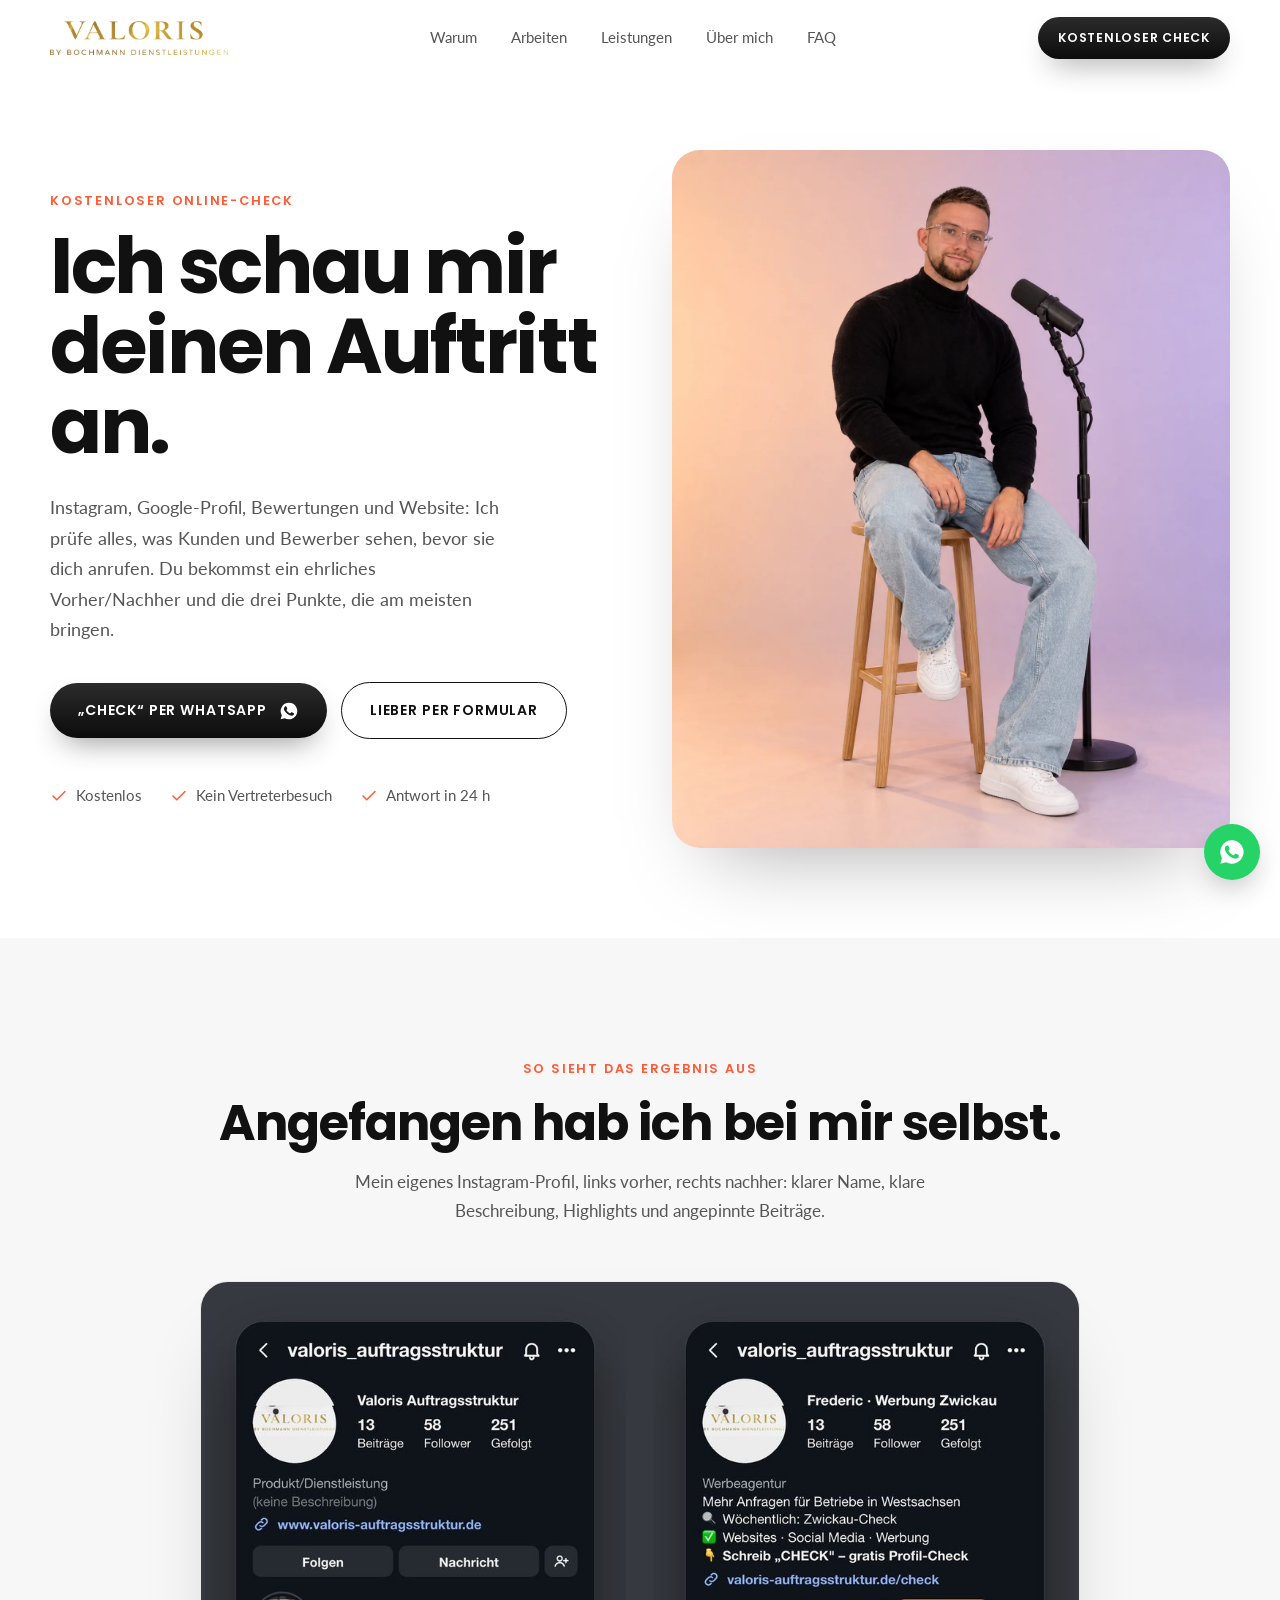
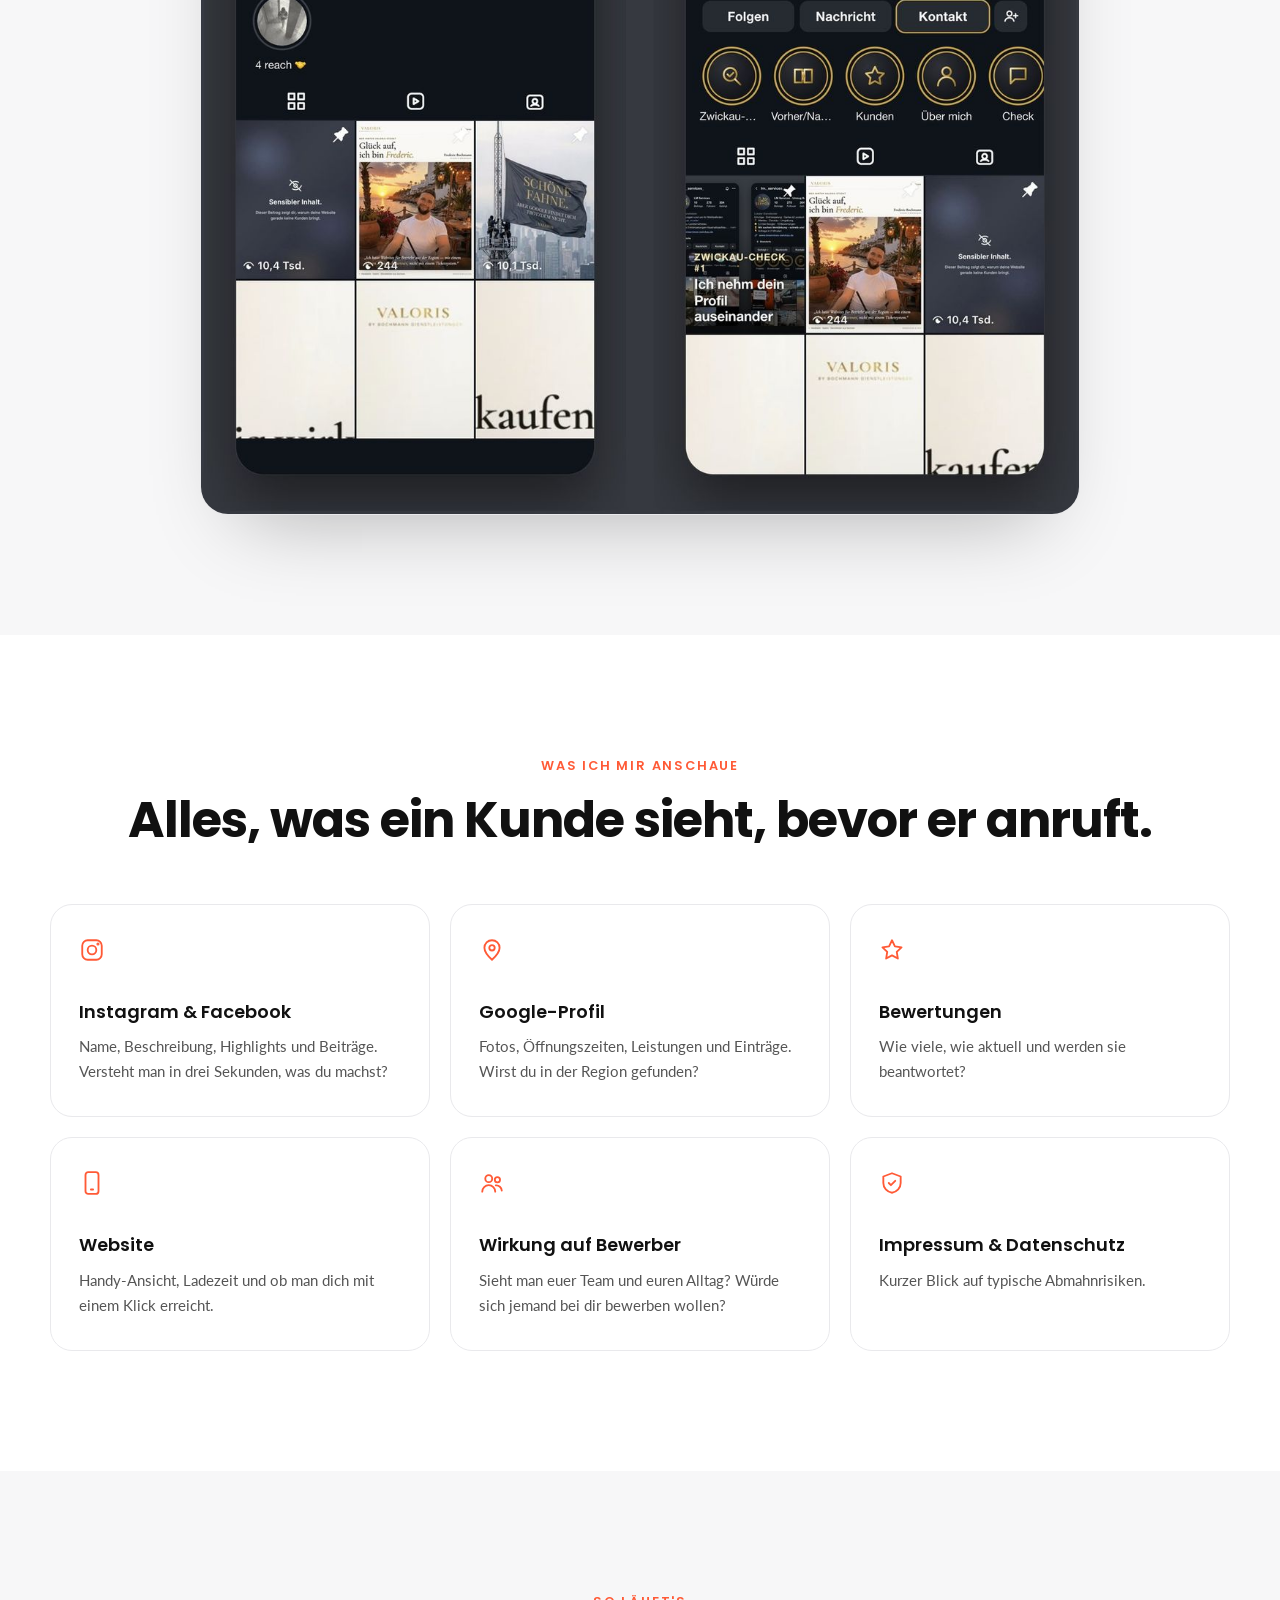
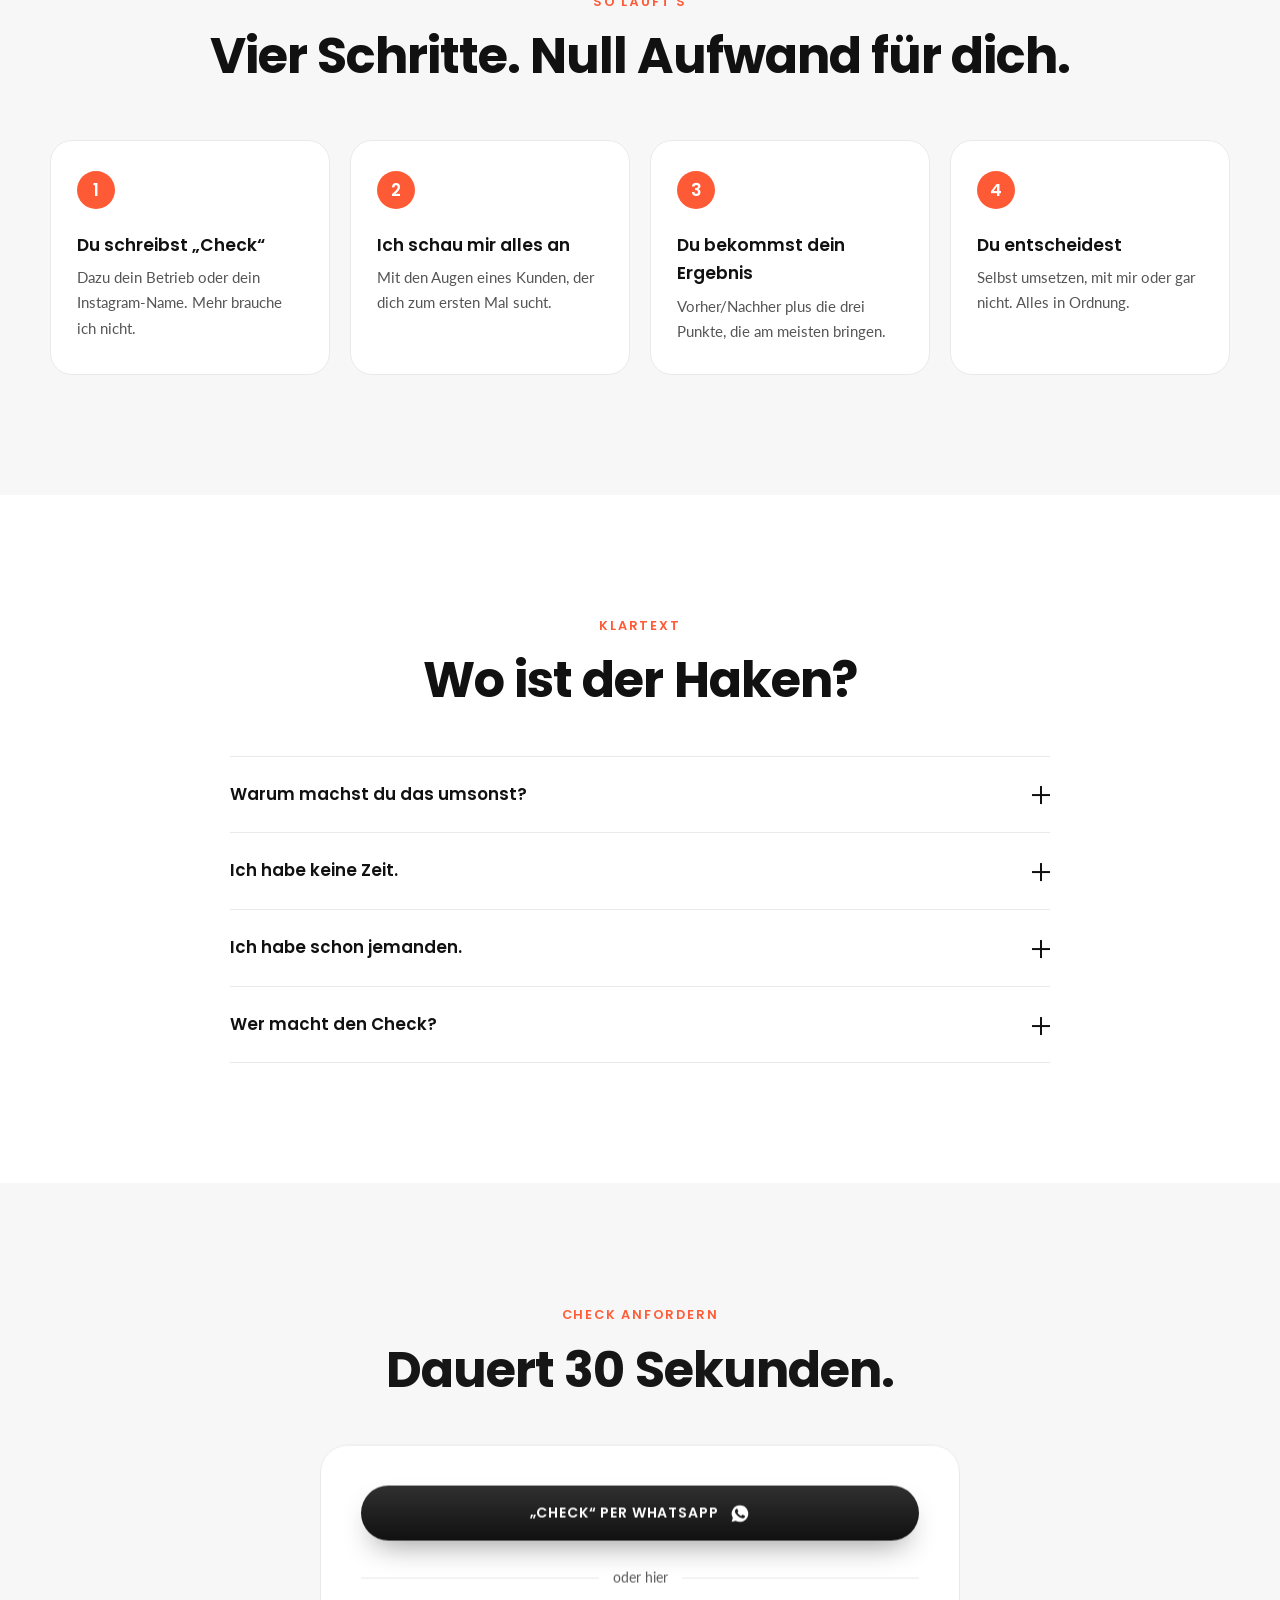
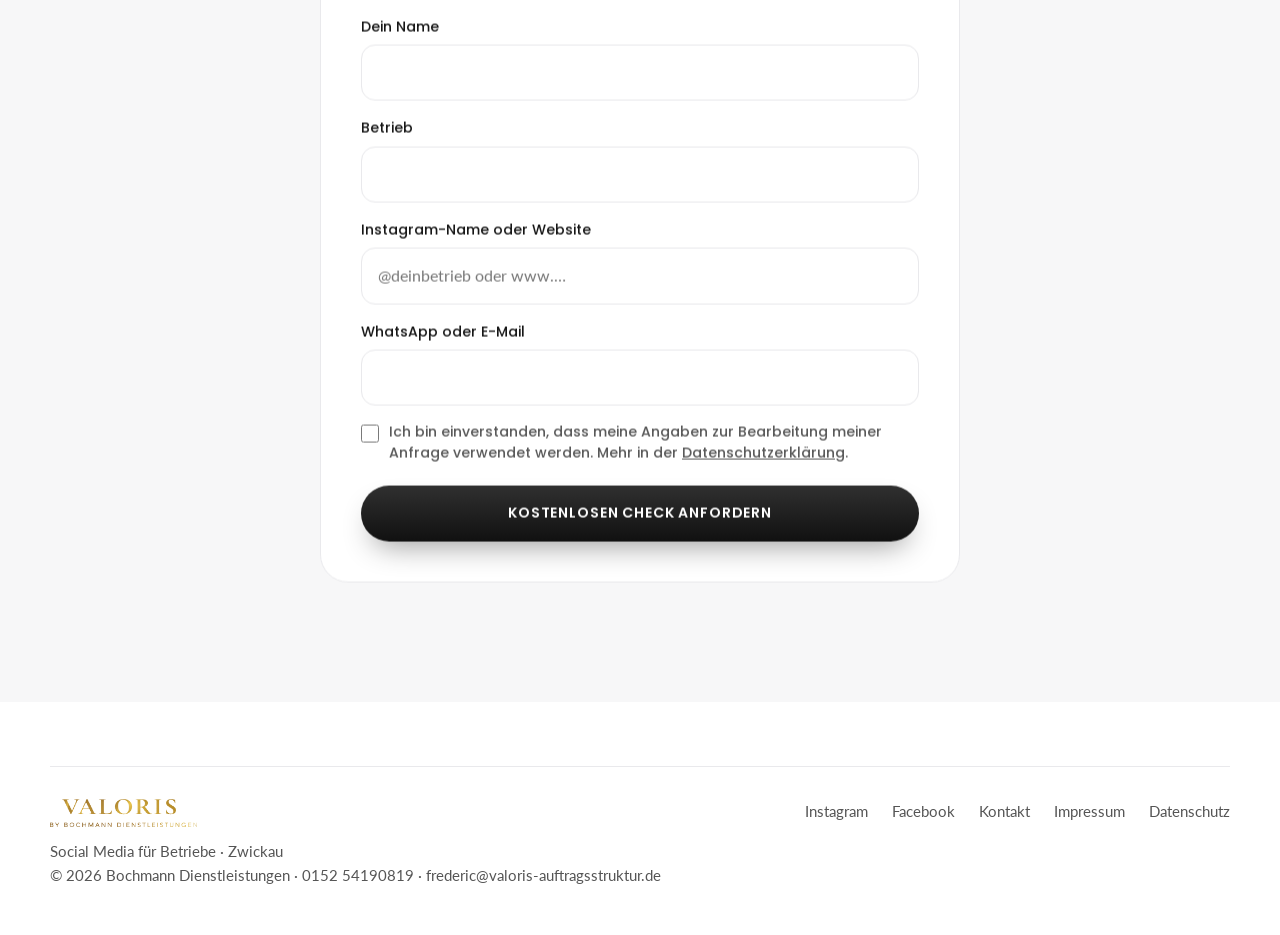
==== check/index.html @ 3c34856b "Check-Seite + Danke-Seite im neuen cleanen Look (Studiofoto, Prüfpunkte inkl. Bewerber, FAQ, Formula" ====
<!DOCTYPE html>
<html lang="de">
<head>
<meta charset="UTF-8">
<meta name="viewport" content="width=device-width,initial-scale=1">
<title>Kostenloser Online-Check | VALORIS Zwickau</title>
<meta name="description" content="Kostenloser Online-Check für Betriebe aus Zwickau und Westsachsen: Instagram, Google-Profil, Bewertungen und Website, ehrlich geprüft mit Vorher/Nachher.">
<meta name="theme-color" content="#ffffff">
<link rel="icon" href="../assets/v2/favicon.png">
<link rel="canonical" href="https://www.valoris-auftragsstruktur.de/check/">
<meta property="og:title" content="Kostenloser Online-Check | VALORIS">
<meta property="og:description" content="Ich schau mir deinen Auftritt an: Instagram, Google, Bewertungen, Website. Kostenlos und ehrlich.">
<meta property="og:type" content="website">
<meta property="og:image" content="https://www.valoris-auftragsstruktur.de/check/img/vorher-nachher.jpg">
<link rel="preconnect" href="https://fonts.bunny.net" crossorigin>
<link href="https://fonts.bunny.net/css?family=poppins:500,600,700|lato:400,700&display=swap" rel="stylesheet">
<style>
:root{--ink:#111;--soft:#555;--mute:#8a8a8a;--line:#e9e9ec;--bg:#fff;--bg2:#f7f7f8;--accent:#ff5a36;--green:#1fa463;--r:22px;--ease:cubic-bezier(.22,1,.36,1)}
*{margin:0;padding:0;box-sizing:border-box}
html{scroll-behavior:smooth}
body{background:var(--bg);color:var(--ink);font-family:'Lato',sans-serif;font-size:17px;line-height:1.65;-webkit-font-smoothing:antialiased;overflow-x:hidden}
a{color:inherit;text-decoration:none}
img,video{display:block;max-width:100%}
button{font:inherit;color:inherit;background:none;border:0;cursor:pointer}
h1,h2,h3,.logo,.btn,.num{font-family:'Poppins',sans-serif}

/* NAV */
.nav{position:fixed;top:0;left:0;right:0;z-index:500;background:rgba(255,255,255,.92);backdrop-filter:blur(12px);-webkit-backdrop-filter:blur(12px);border-bottom:1px solid transparent;transition:border-color .3s}
.nav.sc{border-color:var(--line)}
.nav-in{width:min(1180px,calc(100% - 40px));margin:0 auto;height:76px;display:flex;align-items:center;justify-content:space-between}
.logo img{height:34px;width:auto}
.foot-logo{display:block;height:28px;width:auto;margin-bottom:12px}
.cta-logo{height:42px;width:auto;margin:0 auto 34px}
.mnav-logo{height:34px;width:auto;margin-bottom:24px}
.nav-links{display:flex;gap:34px;list-style:none;font-size:.95rem;color:var(--soft)}
.nav-links a:hover{color:var(--ink)}
.btn{display:inline-flex;align-items:center;gap:12px;padding:16px 28px;border-radius:999px;font-size:.88rem;font-weight:600;letter-spacing:.06em;text-transform:uppercase;transition:transform .2s var(--ease),box-shadow .25s,background .2s,color .2s}
.btn:active{transform:scale(.97)}
.btn svg{width:20px;height:20px;flex:none}
.btn-dark{background:linear-gradient(180deg,#2b2b2b,#0c0c0c);color:#fff;box-shadow:0 14px 30px -12px rgba(0,0,0,.45)}
.btn-dark:hover{box-shadow:0 18px 36px -12px rgba(0,0,0,.55)}
.btn-line{border:1.5px solid var(--ink)}
.btn-line:hover{background:var(--ink);color:#fff}
.nav .btn{padding:11px 20px;font-size:.78rem}
.ham{display:none;width:42px;height:42px;align-items:center;justify-content:center}
.ham span{display:block;width:20px;height:2px;background:var(--ink);box-shadow:0 6px 0 var(--ink),0 -6px 0 var(--ink)}
.mnav{display:none;position:fixed;inset:0;z-index:490;background:#fff;padding:110px 28px 40px;flex-direction:column}
.mnav.open{display:flex}
.mnav a{font-family:'Poppins',sans-serif;font-size:1.6rem;font-weight:600;padding:14px 0;border-bottom:1px solid var(--line)}

/* LAYOUT */
.wrap{width:min(1180px,calc(100% - 40px));margin:0 auto}
section{padding:120px 0}
.eyebrow{font-family:'Poppins',sans-serif;font-size:.8rem;font-weight:600;letter-spacing:.14em;text-transform:uppercase;color:var(--accent);margin-bottom:16px}
h2{font-size:clamp(2rem,4vw,3.1rem);font-weight:700;line-height:1.12;letter-spacing:-.02em}
.lead{color:var(--soft);font-size:1.08rem;max-width:620px;margin-top:18px}
.center{text-align:center}.center .lead{margin-left:auto;margin-right:auto}

/* HERO */
.hero{padding:150px 0 90px}
.hero-grid{display:grid;grid-template-columns:1fr 1fr;gap:64px;align-items:center}
h1{font-size:clamp(2.9rem,6vw,5rem);font-weight:700;line-height:1.04;letter-spacing:-.03em}
.hero p{color:var(--soft);font-size:1.15rem;max-width:460px;margin:26px 0 38px}
.hero-btns{display:flex;gap:14px;flex-wrap:wrap;align-items:center}
.hero-img{border-radius:28px;overflow:hidden;aspect-ratio:4/5;box-shadow:0 40px 80px -40px rgba(0,0,0,.35)}
.hero-img img{width:100%;height:100%;object-fit:cover;object-position:50% 30%}
.trust{display:flex;gap:28px;flex-wrap:wrap;margin-top:44px;color:var(--soft);font-size:.92rem}
.trust span{display:flex;align-items:center;gap:8px}
.trust svg{width:18px;height:18px;stroke:var(--accent);fill:none;stroke-width:2;stroke-linecap:round;stroke-linejoin:round}

/* JOURNEY */
.journey{background:var(--bg2)}
.j-grid{display:grid;grid-template-columns:1fr 320px 1fr;gap:56px;align-items:center;min-height:min(80vh,700px)}
.phone{position:relative;width:290px;height:590px;margin:0 auto;border-radius:44px;background:#111;padding:10px;box-shadow:0 40px 80px -40px rgba(0,0,0,.45)}
.screen{position:relative;width:100%;height:100%;border-radius:35px;overflow:hidden;background:#fff}
.notch{position:absolute;top:10px;left:50%;transform:translateX(-50%);width:88px;height:24px;border-radius:20px;background:#111;z-index:5}
.scr{position:absolute;inset:0;padding:44px 14px 14px;opacity:0;transform:translateY(12px);transition:opacity .5s var(--ease),transform .5s var(--ease);font-size:.78rem}
.scr.on{opacity:1;transform:none}
.search{display:flex;align-items:center;gap:8px;background:#f1f1f3;border-radius:12px;padding:10px 12px;margin-bottom:16px}
.search svg{width:14px;height:14px;stroke:var(--mute);fill:none;stroke-width:2}
.caret{display:inline-block;width:1.5px;height:14px;background:var(--ink);animation:blink 1s steps(1) infinite;vertical-align:middle}
@keyframes blink{50%{opacity:0}}
.res{display:flex;gap:10px;align-items:center;padding:10px;border-radius:12px;margin-bottom:8px}
.res .av{width:36px;height:36px;border-radius:50%;background:#ececef;flex:none}
.res .ln{height:8px;border-radius:4px;background:#ececef}
.res.hit{position:relative;background:#fff1ec;box-shadow:inset 0 0 0 1.5px rgba(255,90,54,.25);opacity:0;transform:translateY(8px);transition:opacity .4s var(--ease),transform .4s var(--ease)}
.res.hit.show{opacity:1;transform:none}
.tap{position:absolute;left:50%;top:50%;width:46px;height:46px;margin:-23px 0 0 -23px;border-radius:50%;background:rgba(17,17,17,.18);transform:scale(0);opacity:0}
.tap.go{animation:tap .7s var(--ease)}
@keyframes tap{0%{transform:scale(.3);opacity:1}100%{transform:scale(1.6);opacity:0}}
.call{animation:none}.alive.on .call{animation:pulse 1.6s ease-in-out .6s infinite}
@keyframes pulse{0%,100%{box-shadow:0 0 0 0 rgba(31,164,99,.45)}50%{box-shadow:0 0 0 10px rgba(31,164,99,0)}}
.step{cursor:pointer}
.res b{display:block;font-size:.8rem}.res small{color:var(--soft);font-size:.7rem}
.prof-top{display:flex;align-items:center;gap:14px;margin-bottom:10px}
.prof-top .av{width:56px;height:56px;border-radius:50%;background:#ececef;flex:none}
.stats{display:flex;gap:14px;font-size:.7rem;color:var(--soft)}
.stats b{display:block;color:var(--ink);font-size:.86rem}
.bio b{font-size:.82rem}.bio p{color:var(--soft);font-size:.72rem;line-height:1.45;margin:2px 0 10px}
.grid9{display:grid;grid-template-columns:repeat(3,1fr);gap:3px}
.grid9 i{aspect-ratio:1;background:#efeff2;display:block}
.alive .grid9 i{transform:scale(.7);opacity:0;transition:transform .45s var(--ease),opacity .45s}
.alive.on .grid9 i{transform:none;opacity:1}
.alive.on .grid9 i:nth-child(2){transition-delay:.05s}.alive.on .grid9 i:nth-child(3){transition-delay:.1s}.alive.on .grid9 i:nth-child(4){transition-delay:.15s}.alive.on .grid9 i:nth-child(5){transition-delay:.2s}.alive.on .grid9 i:nth-child(6){transition-delay:.25s}.alive.on .grid9 i:nth-child(7){transition-delay:.3s}.alive.on .grid9 i:nth-child(8){transition-delay:.35s}.alive.on .grid9 i:nth-child(9){transition-delay:.4s}
.igbar{display:flex;align-items:center;justify-content:space-between;margin:-6px 0 12px;font-size:.8rem}
.igbar svg{width:16px;height:16px;fill:none;stroke:var(--ink);stroke-width:2}.igbar svg circle{fill:var(--ink);stroke:none}
.av-stale,.av-live{display:flex;align-items:center;justify-content:center;font-family:'Poppins',sans-serif;font-weight:700;font-size:.9rem;letter-spacing:.02em}
.av-stale{background:#e4e4e8!important;color:#999}
.av-live{background:#1f3b63!important;color:#fff;box-shadow:0 0 0 2.5px #fff,0 0 0 4.5px #e1306c!important}
.av.sm{font-size:.62rem}
.stats{flex:1;justify-content:space-around;text-align:center}
.bio em{display:block;font-style:normal;color:var(--mute);font-size:.68rem}
.bio .job{color:#1f3b63;font-weight:700}
.igbtns{display:flex;gap:6px;margin:4px 0 10px}.igbtns span{flex:1;text-align:center;padding:6px;border-radius:8px;background:#efeff2;font-weight:700;font-size:.72rem}.igbtns .f{background:#0095f6;color:#fff}
.hls{display:flex;gap:10px;margin:2px 0 8px;font-size:.6rem;text-align:center;color:var(--soft)}
.hls span{display:flex;flex-direction:column;align-items:center;gap:3px}
.hls i{width:42px;height:42px;border-radius:50%;background-size:cover;background-position:center;box-shadow:inset 0 0 0 2px #fff,0 0 0 1px #d9d9de}
.tabs{display:flex;justify-content:center;border-top:1px solid #eee;padding:6px 0;margin-bottom:2px}.tabs svg{width:16px;height:16px;fill:none;stroke:var(--ink);stroke-width:1.6}
.grid9 i{background-size:cover;background-position:center}
.grid9.stale i{filter:saturate(.55) brightness(1.04) contrast(.9)}
.alive .grid9 i{background-color:#ddd}
.ctas{position:absolute;left:14px;right:14px;bottom:14px;display:flex;gap:8px}
.ctas span{flex:1;text-align:center;padding:11px;border-radius:12px;color:#fff;font-family:'Poppins',sans-serif;font-weight:600;font-size:.8rem}
.ctas .apply{background:#111}
.note{margin-top:10px;text-align:center;color:var(--mute);font-size:.7rem}
.timer{position:absolute;left:50%;top:50%;transform:translate(-50%,-50%);background:#111;color:#fff;border-radius:14px;padding:14px 20px;font-family:'Poppins',sans-serif;font-weight:600;font-size:.9rem;white-space:nowrap}
.timer b{font-size:1.3rem;font-variant-numeric:tabular-nums}
.call{background:var(--green)}
.steps{position:relative;padding-left:34px}
.steps .track{position:absolute;left:9px;top:6px;bottom:6px;width:2px;background:#ddd;border-radius:2px;overflow:hidden}
.steps .track i{display:block;width:100%;height:0;background:var(--accent);transition:height .8s var(--ease)}
.step{position:relative;padding:12px 0 22px;opacity:.35;transition:opacity .5s}
.step.on{opacity:1}
.step::before{content:'';position:absolute;left:-31px;top:18px;width:12px;height:12px;border-radius:50%;background:var(--bg2);box-shadow:inset 0 0 0 2px #bbb}
.step.on::before{background:var(--accent);box-shadow:none}
.step small{font-family:'Poppins',sans-serif;font-size:.74rem;font-weight:600;color:var(--mute)}
.step h3{font-size:1.2rem;font-weight:600;margin:2px 0 4px}
.step p{color:var(--soft);font-size:.95rem;max-width:300px}
.result{margin-top:10px;font-size:.92rem;line-height:1.8}
.result .no{color:#c0392b}.result .yes{color:var(--green)}

/* FAKTEN */
.facts{display:grid;grid-template-columns:repeat(3,1fr);gap:20px;margin-top:56px}
.fact{border:1px solid var(--line);border-radius:var(--r);padding:36px 32px;box-shadow:0 20px 40px -32px rgba(0,0,0,.25)}
.fact .tag{font-family:'Poppins',sans-serif;font-size:.78rem;font-weight:600;color:var(--accent);text-transform:uppercase;letter-spacing:.1em}
.num{font-size:clamp(3.2rem,5.4vw,4.4rem);font-weight:700;letter-spacing:-.03em;line-height:1;margin-top:18px}
.fact h3{font-size:1.1rem;font-weight:600;margin:14px 0 8px}
.fact p{color:var(--soft);font-size:.95rem}
.src{margin-top:24px;font-size:.8rem;color:var(--mute)}
.src a{text-decoration:underline;text-underline-offset:2px}

/* REELS */
.reels{display:grid;grid-template-columns:repeat(6,1fr);gap:16px;margin-top:56px}
.reel{display:block;width:100%;text-align:left}
.reel-v{position:relative;aspect-ratio:9/16;border-radius:18px;overflow:hidden;background:#eee;box-shadow:0 20px 40px -26px rgba(0,0,0,.4);transition:transform .4s var(--ease)}
.reel:hover .reel-v{transform:translateY(-4px)}
.reel-v video{width:100%;height:100%;object-fit:cover}
.play{position:absolute;right:10px;bottom:10px;width:40px;height:40px;border-radius:50%;background:#fff;display:flex;align-items:center;justify-content:center;box-shadow:0 6px 16px rgba(0,0,0,.2)}
.play svg{width:14px;height:14px;fill:var(--ink);margin-left:2px}
.reel-t{font-family:'Poppins',sans-serif;font-size:.86rem;font-weight:600;line-height:1.35;margin-top:14px}
.reel-k{font-size:.82rem;color:var(--mute)}

/* LEISTUNGEN */
.cards{display:grid;grid-template-columns:repeat(4,1fr);gap:20px;margin-top:56px}
.card{border:1px solid var(--line);border-radius:var(--r);padding:32px 28px;transition:box-shadow .3s,transform .3s var(--ease)}
.card:hover{box-shadow:0 24px 50px -30px rgba(0,0,0,.3);transform:translateY(-3px)}
.card svg{width:26px;height:26px;stroke:var(--accent);fill:none;stroke-width:1.7;stroke-linecap:round;stroke-linejoin:round;margin-bottom:26px}
.card h3{font-size:1.12rem;font-weight:600;margin-bottom:8px}
.card p{color:var(--soft);font-size:.95rem}
.card-wide{grid-column:1/-1;display:flex;justify-content:space-between;align-items:center;gap:20px;flex-wrap:wrap;background:var(--bg2);border-color:transparent}
.card-wide:hover{transform:none;box-shadow:none}

/* ÜBER MICH */
.about{display:grid;grid-template-columns:1fr 1fr;gap:80px;align-items:center}
.about-img{border-radius:28px;overflow:hidden;aspect-ratio:4/5;box-shadow:0 40px 80px -40px rgba(0,0,0,.35)}
.about-img img{width:100%;height:100%;object-fit:cover;object-position:50% 35%}
.about p{color:var(--soft);font-size:1.05rem;margin-top:18px;max-width:500px}
.about .btn{margin-top:32px}

/* FAQ */
.faq{max-width:820px;margin:48px auto 0;border-top:1px solid var(--line)}
.faq details{border-bottom:1px solid var(--line)}
.faq summary{list-style:none;cursor:pointer;display:flex;justify-content:space-between;align-items:center;gap:20px;padding:24px 0;font-family:'Poppins',sans-serif;font-weight:600;font-size:1.05rem}
.faq summary::-webkit-details-marker{display:none}
.faq summary i{flex:none;width:18px;height:18px;position:relative;transition:transform .3s var(--ease)}
.faq summary i::before,.faq summary i::after{content:'';position:absolute;left:0;top:50%;width:18px;height:2px;background:var(--ink)}
.faq summary i::after{transform:rotate(90deg)}
.faq details[open] summary i{transform:rotate(45deg)}
.faq .ans{color:var(--soft);padding:0 0 24px;max-width:680px}

/* CTA */
.cta{background:#111;color:#fff;border-radius:32px;padding:90px 48px;text-align:center}
.cta h2{color:#fff}
.cta .lead{color:#b5b5b5;margin:18px auto 0}
.cta-btns{display:flex;gap:14px;justify-content:center;flex-wrap:wrap;margin-top:40px}
.btn-white{background:#fff;color:var(--ink)}
.btn-ghost-w{border:1.5px solid rgba(255,255,255,.4);color:#fff}
.btn-ghost-w:hover{border-color:#fff}

/* LIGHTBOX / WA / FOOTER */
.lb{position:fixed;inset:0;z-index:900;background:rgba(0,0,0,.85);display:none;align-items:center;justify-content:center;padding:24px}
.lb.open{display:flex}
.lb video{max-height:88vh;max-width:min(100%,480px);border-radius:18px;background:#000}
.lb-x{position:absolute;top:18px;right:20px;color:#fff;font-family:'Poppins',sans-serif;font-size:.85rem;font-weight:600;padding:10px}
.wa{position:fixed;right:20px;bottom:20px;z-index:600;width:56px;height:56px;border-radius:50%;background:#25D366;display:flex;align-items:center;justify-content:center;box-shadow:0 12px 30px -8px rgba(0,0,0,.3)}
.wa svg{width:28px;height:28px;fill:#fff}
footer{padding:64px 0 48px;font-size:.92rem;color:var(--soft)}
.foot{display:flex;justify-content:space-between;gap:30px;flex-wrap:wrap;border-top:1px solid var(--line);padding-top:32px}
.foot .links{display:flex;gap:24px;flex-wrap:wrap}
.foot a:hover{color:var(--ink)}

/* Cookie-Banner passend */
#vcb{background:#fff!important;color:var(--soft)!important;border-top:1px solid var(--line)!important;box-shadow:0 -10px 30px rgba(0,0,0,.06)}
#vcb *{color:inherit}#vcb a{color:var(--ink)!important}
#vcb-accept,#vcb-decline{border-radius:999px!important;font-family:'Poppins',sans-serif!important;font-weight:600!important}
#vcb-accept{background:#111!important;color:#fff!important}
#vcb-decline{color:var(--ink)!important;border:1px solid var(--line)!important}

.js .rv{opacity:0;transform:translateY(24px)}

@media(max-width:1000px){
  .nav-links,.nav-in>.btn{display:none}
  .ham{display:flex}
  section{padding:84px 0}
  .hero{padding:110px 0 60px}
  .hero-grid{grid-template-columns:1fr;gap:44px}
  .j-grid{grid-template-columns:1fr;gap:44px;min-height:0}
  .phone{width:260px;height:530px}
  .facts{grid-template-columns:1fr}
  .reels{grid-template-columns:repeat(3,1fr)}
  .cards{grid-template-columns:1fr 1fr}
  .about{grid-template-columns:1fr;gap:44px}
  .cta{padding:64px 24px;border-radius:24px}
}
@media(max-width:560px){
  h1{font-size:2.7rem}
  .reels{grid-template-columns:1fr 1fr;gap:12px}
  .cards{grid-template-columns:1fr}
  .btn{padding:15px 22px}
}
@media(prefers-reduced-motion:reduce){.caret{animation:none}html{scroll-behavior:auto}}
</style>
<style>
.hero h1{max-width:12ch}
.plate{max-width:880px;margin:56px auto 0;border-radius:28px;overflow:hidden;border:1px solid var(--line);box-shadow:0 40px 80px -40px rgba(0,0,0,.3);background:#fff}
.plate img{width:100%;height:auto;display:block}
.cap{text-align:center;color:var(--soft);font-size:.92rem;margin-top:18px}
.cards3{grid-template-columns:repeat(3,1fr)}
.steps4{display:grid;grid-template-columns:repeat(4,1fr);gap:20px;margin-top:56px;counter-reset:s}
.steps4 div{border:1px solid var(--line);border-radius:var(--r);padding:30px 26px;background:#fff}
.steps4 div::before{counter-increment:s;content:counter(s);display:flex;align-items:center;justify-content:center;width:38px;height:38px;border-radius:50%;background:var(--accent);color:#fff;font-family:'Poppins',sans-serif;font-weight:600;margin-bottom:22px}
.steps4 h3{font-size:1.08rem;font-weight:600;margin-bottom:6px}
.steps4 p{color:var(--soft);font-size:.95rem}
.formwrap{max-width:640px;margin:48px auto 0;background:#fff;border:1px solid var(--line);border-radius:28px;padding:40px}
.formwrap .btn{width:100%;justify-content:center}
.or{display:flex;align-items:center;gap:14px;color:var(--soft);font-size:.85rem;margin:26px 0}
.or::before,.or::after{content:'';flex:1;height:1px;background:var(--line)}
form{display:grid;gap:16px}
form label{display:block;font-family:'Poppins',sans-serif;font-weight:500;font-size:.88rem;margin-bottom:6px}
form input[type=text]{width:100%;font:inherit;font-size:1rem;color:var(--ink);background:#fff;border:1.5px solid var(--line);border-radius:14px;padding:14px 16px;-webkit-appearance:none;transition:border-color .2s}
form input[type=text]:focus{outline:none;border-color:var(--ink)}
.consent{display:flex;gap:10px;align-items:flex-start;font-size:.88rem;line-height:1.5;color:var(--soft)}
.consent input{margin-top:3px;width:18px;height:18px;flex:none;accent-color:var(--accent)}
.consent a{text-decoration:underline}
.hp{position:absolute;left:-9999px;width:1px;height:1px;overflow:hidden}
button.btn{border:0;cursor:pointer;font-family:'Poppins',sans-serif}
@media(max-width:960px){.cards3,.steps4{grid-template-columns:1fr 1fr}}
@media(max-width:600px){.cards3,.steps4{grid-template-columns:1fr}.formwrap{padding:26px 20px;border-radius:22px}}
</style>
<script>document.documentElement.classList.add('js')</script>
</head>
<body>

<header class="nav" id="nav">
  <div class="nav-in">
    <a href="/" class="logo"><img src="../assets/v2/valoris-logo.png" alt="VALORIS by Bochmann Dienstleistungen" width="190" height="36"></a>
    <ul class="nav-links">
      <li><a href="/#warum">Warum</a></li>
      <li><a href="/#reels">Arbeiten</a></li>
      <li><a href="/#leistungen">Leistungen</a></li>
      <li><a href="/#ueber-mich">Über mich</a></li>
      <li><a href="/#faq">FAQ</a></li>
    </ul>
    <a href="/check/" class="btn btn-dark">Kostenloser Check</a>
    <button class="ham" aria-label="Menü" onclick="document.getElementById('mnav').classList.toggle('open')"><span></span></button>
  </div>
</header>
<div class="mnav" id="mnav" onclick="this.classList.remove('open')">
  <img src="../assets/v2/valoris-logo.png" alt="VALORIS by Bochmann Dienstleistungen" class="mnav-logo" width="190" height="36">
  <a href="/#warum">Warum</a><a href="/#reels">Arbeiten</a><a href="/#leistungen">Leistungen</a><a href="/#ueber-mich">Über mich</a><a href="/#faq">FAQ</a><a href="/kontakt.html">Kontakt</a>
  <a href="/check/" class="btn btn-dark" style="margin-top:24px;justify-content:center;border:0">Kostenloser Check</a>
</div>

<section class="hero">
  <div class="wrap hero-grid">
    <div>
      <div class="eyebrow rv">Kostenloser Online-Check</div>
      <h1 class="rv">Ich schau mir deinen Auftritt an.</h1>
      <p class="rv">Instagram, Google-Profil, Bewertungen und Website: Ich prüfe alles, was Kunden und Bewerber sehen, bevor sie dich anrufen. Du bekommst ein ehrliches Vorher/Nachher und die drei Punkte, die am meisten bringen.</p>
      <div class="hero-btns rv">
        <a href="https://wa.me/4915254190819?text=CHECK%20%E2%80%93%20ich%20h%C3%A4tte%20gern%20meinen%20kostenlosen%20Online-Check.%20Mein%20Betrieb%3A%20" class="btn btn-dark">„Check“ per WhatsApp <svg viewBox="0 0 24 24" fill="currentColor"><path d="M12 2a10 10 0 0 0-8.6 15.1L2 22l5-1.3A10 10 0 1 0 12 2Zm5.8 14.2c-.2.7-1.4 1.3-2 1.4-.5.1-1.2.1-1.9-.1-.4-.1-1-.3-1.7-.6-3-1.3-4.9-4.3-5.1-4.5-.1-.2-1.2-1.6-1.2-3.1s.8-2.2 1.1-2.5c.3-.3.6-.4.8-.4h.6c.2 0 .4 0 .6.5l.9 2.1c.1.2.1.4 0 .5l-.3.5-.4.5c-.1.1-.3.3-.1.6.2.3.8 1.3 1.7 2.1 1.2 1 2.1 1.4 2.4 1.5.3.1.5.1.6-.1l.9-1.1c.2-.3.4-.2.6-.1l2 1c.3.1.5.2.5.3.1.2.1.8-.1 1.4Z"/></svg></a>
        <a href="#anfrage" class="btn btn-line">Lieber per Formular</a>
      </div>
      <div class="trust rv">
        <span><svg viewBox="0 0 24 24"><path d="M20 6 9 17l-5-5"/></svg>Kostenlos</span>
        <span><svg viewBox="0 0 24 24"><path d="M20 6 9 17l-5-5"/></svg>Kein Vertreterbesuch</span>
        <span><svg viewBox="0 0 24 24"><path d="M20 6 9 17l-5-5"/></svg>Antwort in 24 h</span>
      </div>
    </div>
    <div class="hero-img rv"><img src="../assets/v2/frederic-studio.webp" alt="Frederic Bochmann, VALORIS" width="1400" height="1750"></div>
  </div>
</section>

<section class="journey">
  <div class="wrap">
    <div class="center">
      <div class="eyebrow rv">So sieht das Ergebnis aus</div>
      <h2 class="rv">Angefangen hab ich bei mir selbst.</h2>
      <p class="lead rv">Mein eigenes Instagram-Profil, links vorher, rechts nachher: klarer Name, klare Beschreibung, Highlights und angepinnte Beiträge.</p>
    </div>
    <div class="plate rv"><img src="img/vorher-nachher.jpg" alt="Instagram-Profil von VALORIS vorher und nachher" width="1200" height="1137" loading="lazy"></div>
  </div>
</section>

<section>
  <div class="wrap">
    <div class="center">
      <div class="eyebrow rv">Was ich mir anschaue</div>
      <h2 class="rv">Alles, was ein Kunde sieht, bevor er anruft.</h2>
    </div>
    <div class="cards cards3">
      <div class="card rv"><svg viewBox="0 0 24 24"><rect x="3" y="3" width="18" height="18" rx="5"/><circle cx="12" cy="12" r="4"/><circle cx="17.5" cy="6.5" r=".6"/></svg><h3>Instagram &amp; Facebook</h3><p>Name, Beschreibung, Highlights und Beiträge. Versteht man in drei Sekunden, was du machst?</p></div>
      <div class="card rv"><svg viewBox="0 0 24 24"><path d="M12 21s-7-6.2-7-11a7 7 0 0 1 14 0c0 4.8-7 11-7 11Z"/><circle cx="12" cy="10" r="2.5"/></svg><h3>Google-Profil</h3><p>Fotos, Öffnungszeiten, Leistungen und Einträge. Wirst du in der Region gefunden?</p></div>
      <div class="card rv"><svg viewBox="0 0 24 24"><path d="m12 3 2.7 5.6 6.1.9-4.4 4.3 1 6.1L12 17l-5.4 2.9 1-6.1L3.2 9.5l6.1-.9Z"/></svg><h3>Bewertungen</h3><p>Wie viele, wie aktuell und werden sie beantwortet?</p></div>
      <div class="card rv"><svg viewBox="0 0 24 24"><rect x="6" y="2" width="12" height="20" rx="2.5"/><path d="M11 18h2"/></svg><h3>Website</h3><p>Handy-Ansicht, Ladezeit und ob man dich mit einem Klick erreicht.</p></div>
      <div class="card rv"><svg viewBox="0 0 24 24"><circle cx="9" cy="8" r="3.2"/><path d="M3 20c0-3.3 2.7-6 6-6s6 2.7 6 6"/><circle cx="17" cy="9" r="2.4"/><path d="M15.5 14.2A5 5 0 0 1 21 19"/></svg><h3>Wirkung auf Bewerber</h3><p>Sieht man euer Team und euren Alltag? Würde sich jemand bei dir bewerben wollen?</p></div>
      <div class="card rv"><svg viewBox="0 0 24 24"><path d="M12 3 4 6v6c0 4.5 3.4 8.3 8 9 4.6-.7 8-4.5 8-9V6Z"/><path d="m9 12 2 2 4-4"/></svg><h3>Impressum &amp; Datenschutz</h3><p>Kurzer Blick auf typische Abmahnrisiken.</p></div>
    </div>
  </div>
</section>

<section class="journey">
  <div class="wrap">
    <div class="center">
      <div class="eyebrow rv">So läuft's</div>
      <h2 class="rv">Vier Schritte. Null Aufwand für dich.</h2>
    </div>
    <div class="steps4">
      <div class="rv"><h3>Du schreibst „Check“</h3><p>Dazu dein Betrieb oder dein Instagram-Name. Mehr brauche ich nicht.</p></div>
      <div class="rv"><h3>Ich schau mir alles an</h3><p>Mit den Augen eines Kunden, der dich zum ersten Mal sucht.</p></div>
      <div class="rv"><h3>Du bekommst dein Ergebnis</h3><p>Vorher/Nachher plus die drei Punkte, die am meisten bringen.</p></div>
      <div class="rv"><h3>Du entscheidest</h3><p>Selbst umsetzen, mit mir oder gar nicht. Alles in Ordnung.</p></div>
    </div>
  </div>
</section>

<section id="faq">
  <div class="wrap">
    <div class="center">
      <div class="eyebrow rv">Klartext</div>
      <h2 class="rv">Wo ist der Haken?</h2>
    </div>
    <div class="faq">
      <details class="rv"><summary>Warum machst du das umsonst?<i></i></summary><p class="ans">Weil der Check zeigt, wie ich arbeite. Wenn er dir etwas bringt, meldest du dich vielleicht irgendwann wieder. Wenn nicht, hast du trotzdem ein ehrliches Feedback.</p></details>
      <details class="rv"><summary>Ich habe keine Zeit.<i></i></summary><p class="ans">Brauchst du nicht. Eine Nachricht reicht, den Rest mache ich.</p></details>
      <details class="rv"><summary>Ich habe schon jemanden.<i></i></summary><p class="ans">Dann gib ihm das Ergebnis. Der Check gehört dir, egal wer ihn umsetzt.</p></details>
      <details class="rv"><summary>Wer macht den Check?<i></i></summary><p class="ans">Ich, Frederic, persönlich. Keine automatische Auswertung, kein Callcenter, sondern meine ehrliche Meinung.</p></details>
    </div>
  </div>
</section>

<section id="anfrage" class="journey">
  <div class="wrap">
    <div class="center">
      <div class="eyebrow rv">Check anfordern</div>
      <h2 class="rv">Dauert 30 Sekunden.</h2>
    </div>
    <div class="formwrap rv">
      <a href="https://wa.me/4915254190819?text=CHECK%20%E2%80%93%20ich%20h%C3%A4tte%20gern%20meinen%20kostenlosen%20Online-Check.%20Mein%20Betrieb%3A%20" class="btn btn-dark">„Check“ per WhatsApp <svg viewBox="0 0 24 24" fill="currentColor"><path d="M12 2a10 10 0 0 0-8.6 15.1L2 22l5-1.3A10 10 0 1 0 12 2Zm5.8 14.2c-.2.7-1.4 1.3-2 1.4-.5.1-1.2.1-1.9-.1-.4-.1-1-.3-1.7-.6-3-1.3-4.9-4.3-5.1-4.5-.1-.2-1.2-1.6-1.2-3.1s.8-2.2 1.1-2.5c.3-.3.6-.4.8-.4h.6c.2 0 .4 0 .6.5l.9 2.1c.1.2.1.4 0 .5l-.3.5-.4.5c-.1.1-.3.3-.1.6.2.3.8 1.3 1.7 2.1 1.2 1 2.1 1.4 2.4 1.5.3.1.5.1.6-.1l.9-1.1c.2-.3.4-.2.6-.1l2 1c.3.1.5.2.5.3.1.2.1.8-.1 1.4Z"/></svg></a>
      <div class="or">oder hier</div>
      <form action="https://formspree.io/f/mlgpooqw" method="POST">
        <input type="hidden" name="_subject" value="CHECK-Anfrage (Online-Check)">
        <input type="hidden" name="Quelle" value="valoris-auftragsstruktur.de/check">
        <input type="hidden" name="_next" value="https://www.valoris-auftragsstruktur.de/check/danke.html">
        <div class="hp" aria-hidden="true"><label>Nicht ausfüllen <input type="text" name="_gotcha" tabindex="-1" autocomplete="off"></label></div>
        <div><label for="f-name">Dein Name</label><input id="f-name" type="text" name="Name" autocomplete="name" required></div>
        <div><label for="f-betrieb">Betrieb</label><input id="f-betrieb" type="text" name="Betrieb" autocomplete="organization" required></div>
        <div><label for="f-link">Instagram-Name oder Website</label><input id="f-link" type="text" name="Instagram/Website" placeholder="@deinbetrieb oder www.…"></div>
        <div><label for="f-kontakt">WhatsApp oder E-Mail</label><input id="f-kontakt" type="text" name="Kontakt" required></div>
        <label class="consent"><input type="checkbox" name="Einwilligung" value="ja" required><span>Ich bin einverstanden, dass meine Angaben zur Bearbeitung meiner Anfrage verwendet werden. Mehr in der <a href="/datenschutz.html">Datenschutzerklärung</a>.</span></label>
        <button class="btn btn-dark" type="submit">Kostenlosen Check anfordern</button>
      </form>
    </div>
  </div>
</section>

<footer>
  <div class="wrap foot">
    <div><img src="../assets/v2/valoris-logo.png" alt="VALORIS by Bochmann Dienstleistungen" class="foot-logo" width="160" height="31" loading="lazy">Social Media für Betriebe · Zwickau<br>© <span id="yr">2026</span> Bochmann Dienstleistungen · <a href="tel:+4915254190819">0152 54190819</a> · <a href="mailto:frederic@valoris-auftragsstruktur.de">frederic@valoris-auftragsstruktur.de</a></div>
    <div class="links">
      <a href="https://www.instagram.com/valoris_auftragsstruktur/" target="_blank" rel="noopener">Instagram</a>
      <a href="https://www.facebook.com/people/Valoris-Auftragsstruktur/61564795752910/" target="_blank" rel="noopener">Facebook</a>
      <a href="/kontakt.html">Kontakt</a>
      <a href="/impressum.html">Impressum</a>
      <a href="/datenschutz.html">Datenschutz</a>
    </div>
  </div>
</footer>
<a class="wa" href="https://wa.me/4915254190819" aria-label="WhatsApp schreiben"><svg viewBox="0 0 24 24"><path d="M12 2a10 10 0 0 0-8.6 15.1L2 22l5-1.3A10 10 0 1 0 12 2Zm5.8 14.2c-.2.7-1.4 1.3-2 1.4-.5.1-1.2.1-1.9-.1-.4-.1-1-.3-1.7-.6-3-1.3-4.9-4.3-5.1-4.5-.1-.2-1.2-1.6-1.2-3.1s.8-2.2 1.1-2.5c.3-.3.6-.4.8-.4h.6c.2 0 .4 0 .6.5l.9 2.1c.1.2.1.4 0 .5l-.3.5-.4.5c-.1.1-.3.3-.1.6.2.3.8 1.3 1.7 2.1 1.2 1 2.1 1.4 2.4 1.5.3.1.5.1.6-.1l.9-1.1c.2-.3.4-.2.6-.1l2 1c.3.1.5.2.5.3.1.2.1.8-.1 1.4Z"/></svg></a>
<script src="../assets/v2/js/gsap.min.js"></script>
<script src="../assets/v2/js/ScrollTrigger.min.js"></script>
<script>
document.getElementById('yr').textContent=new Date().getFullYear();
const nav=document.getElementById('nav');addEventListener('scroll',()=>nav.classList.toggle('sc',scrollY>10),{passive:true});
const reduce=matchMedia('(prefers-reduced-motion: reduce)').matches;
if(!window.gsap||reduce){document.querySelectorAll('.rv').forEach(el=>{el.style.opacity=1;el.style.transform='none'})}
else{gsap.registerPlugin(ScrollTrigger);gsap.utils.toArray('.rv').forEach(el=>gsap.to(el,{opacity:1,y:0,duration:.8,ease:'power3.out',scrollTrigger:{trigger:el,start:'top 90%',once:true}}));
setTimeout(()=>document.querySelectorAll('.rv').forEach(el=>{if(getComputedStyle(el).opacity==='0'&&el.getBoundingClientRect().top<innerHeight)gsap.to(el,{opacity:1,y:0,duration:.5})}),3000);}
</script>
<script src="../assets/v2/clean-url.js"></script>
</body>
</html>
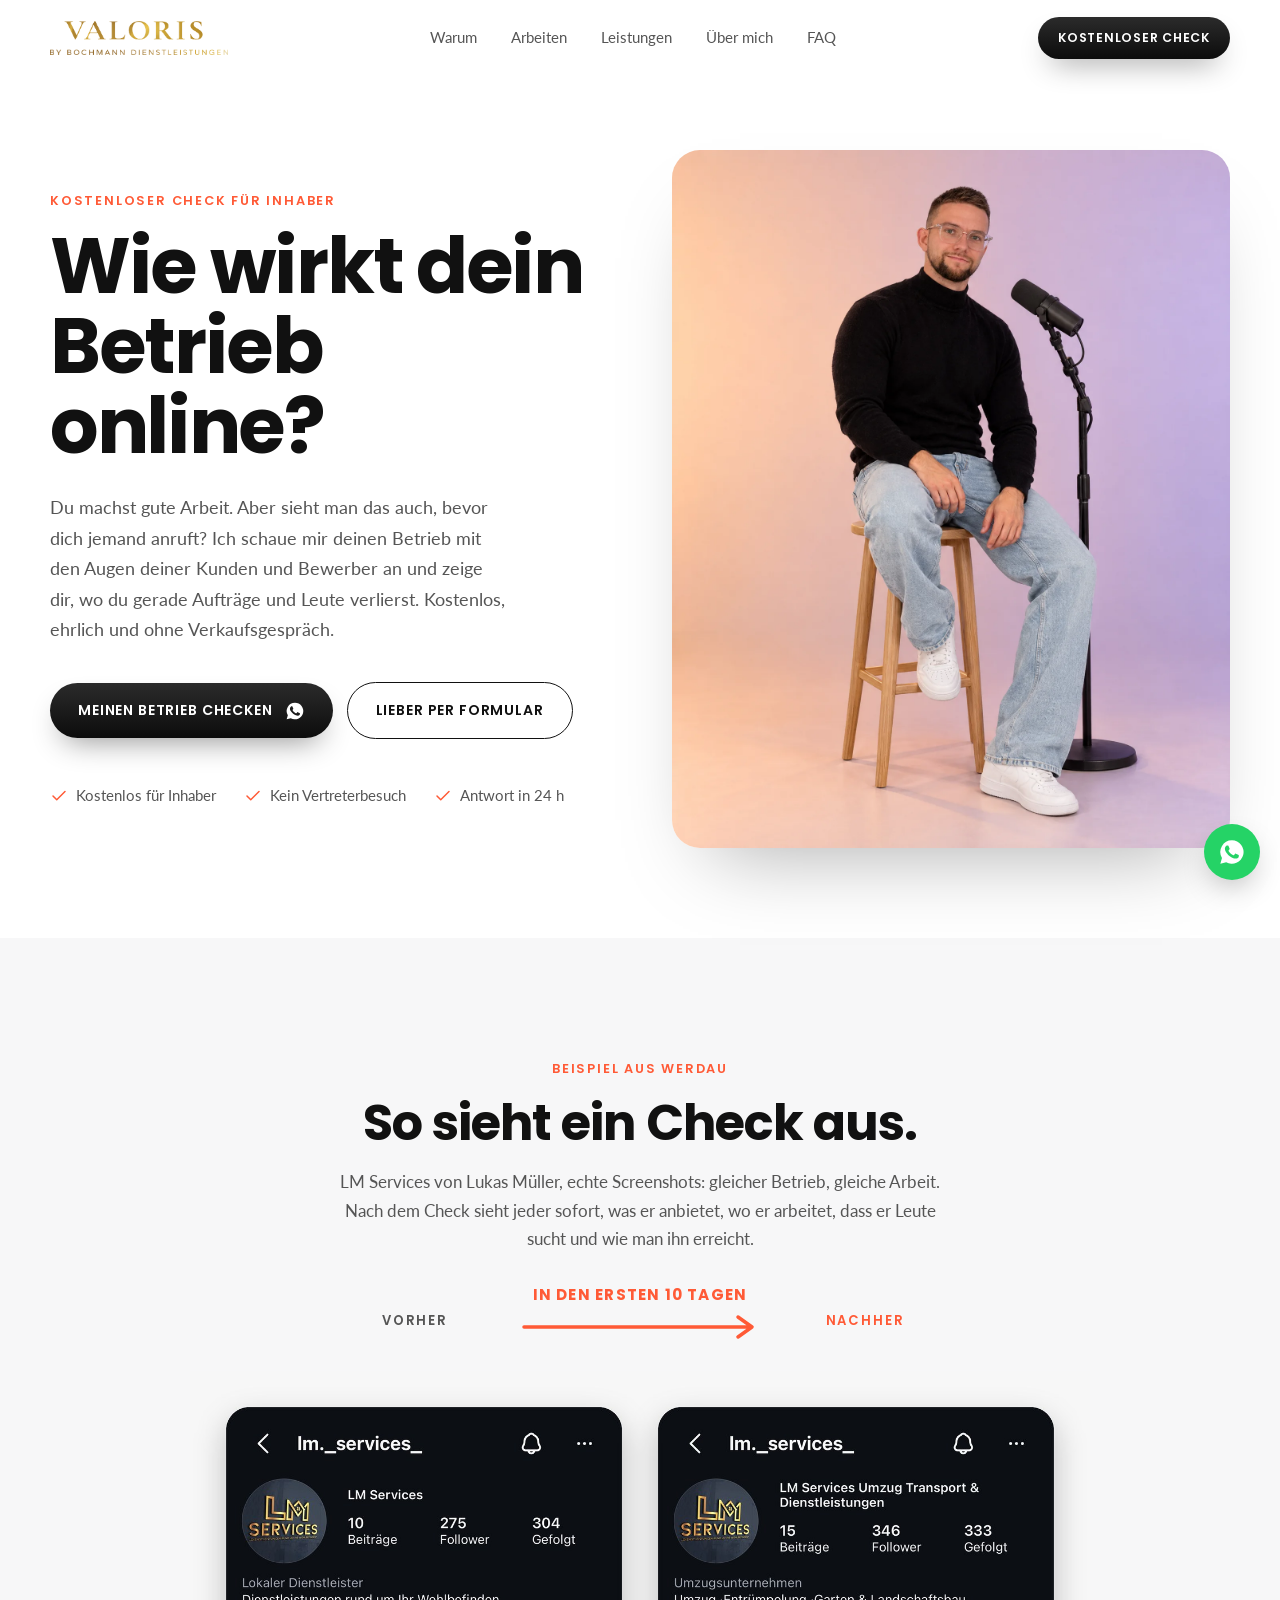
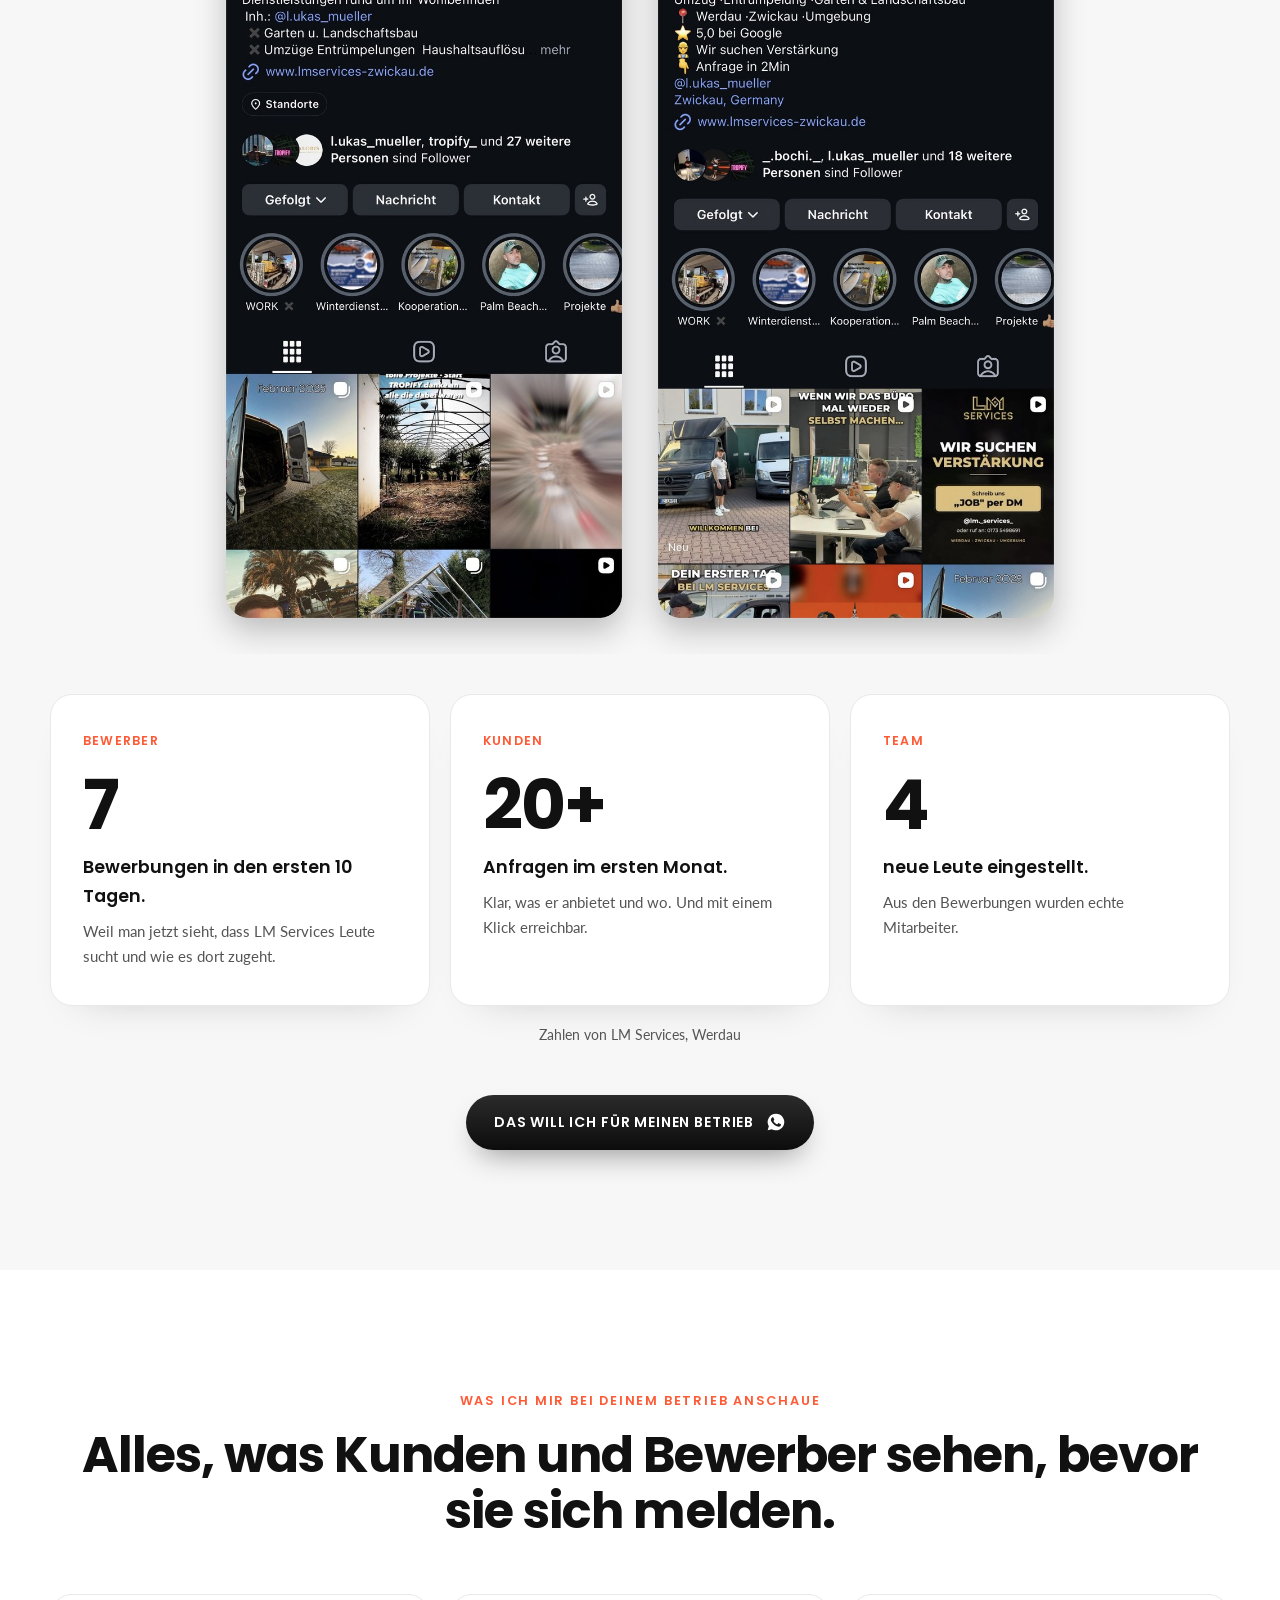
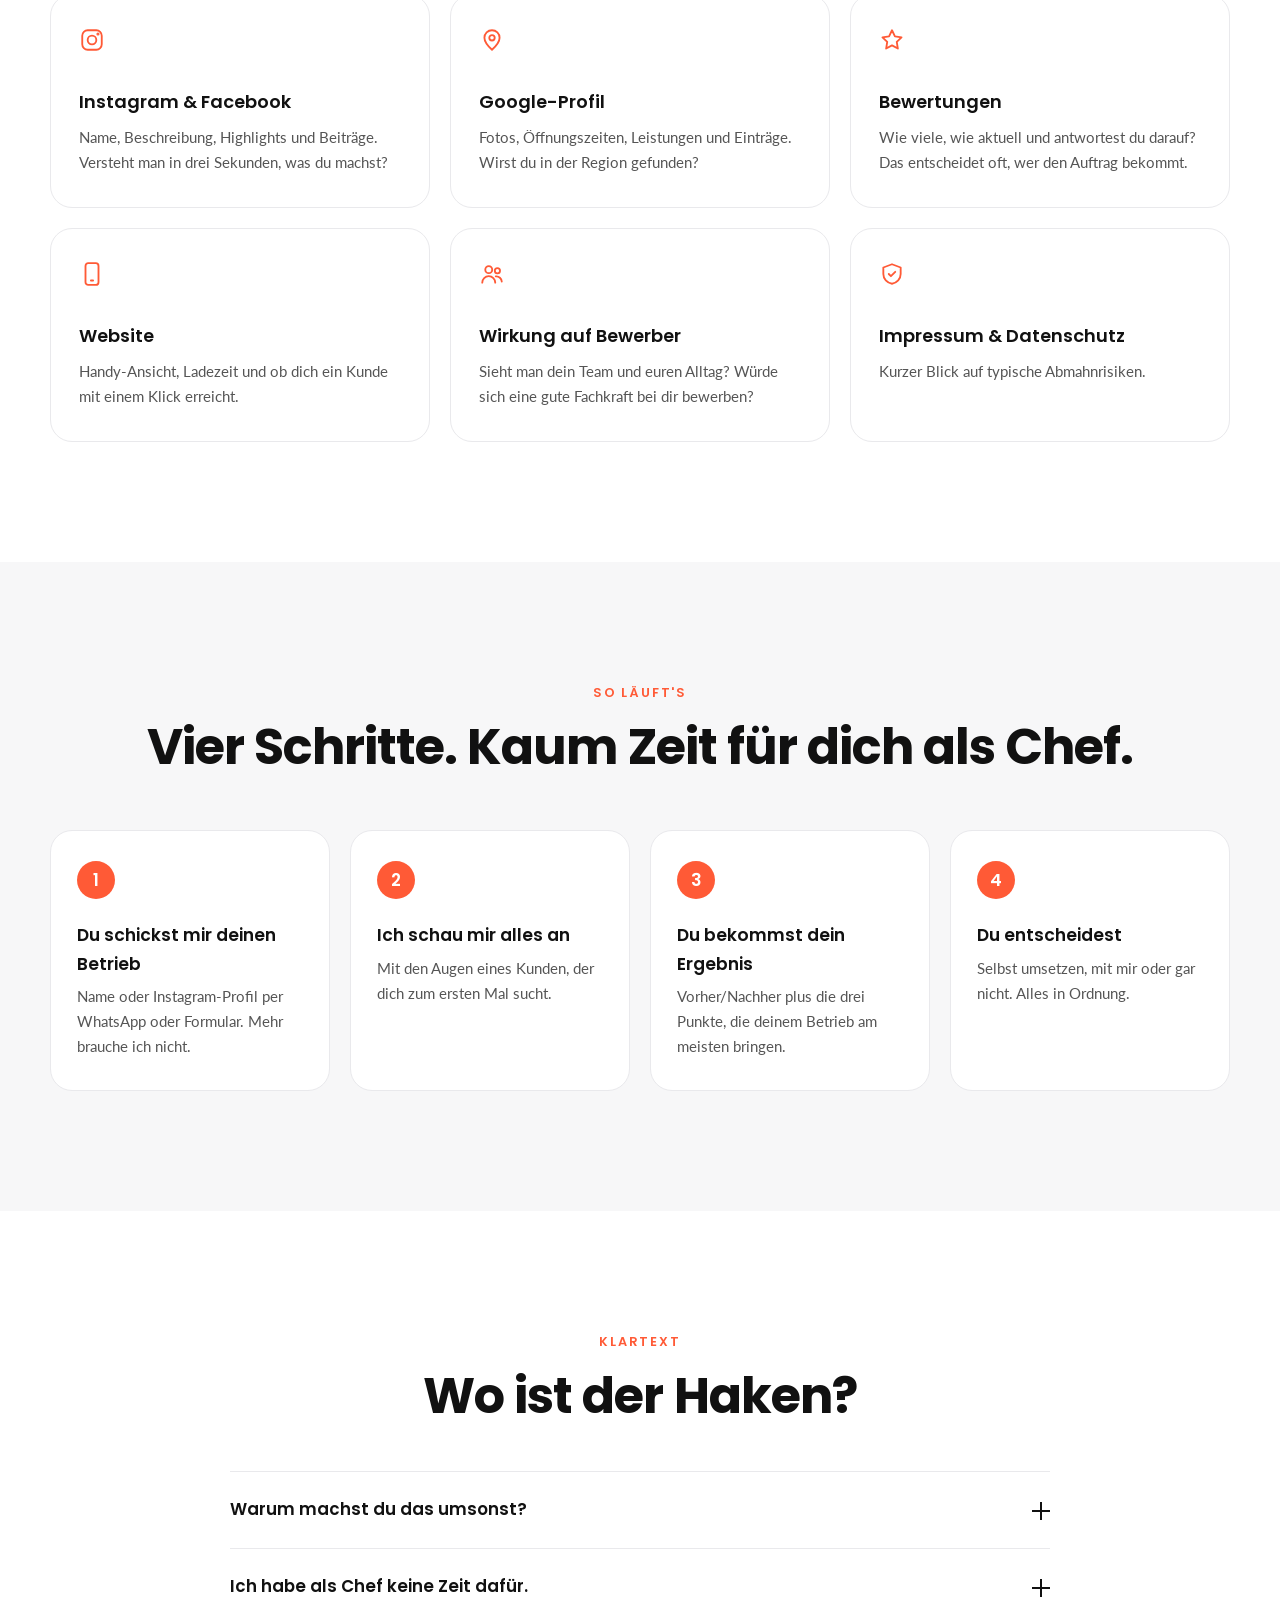
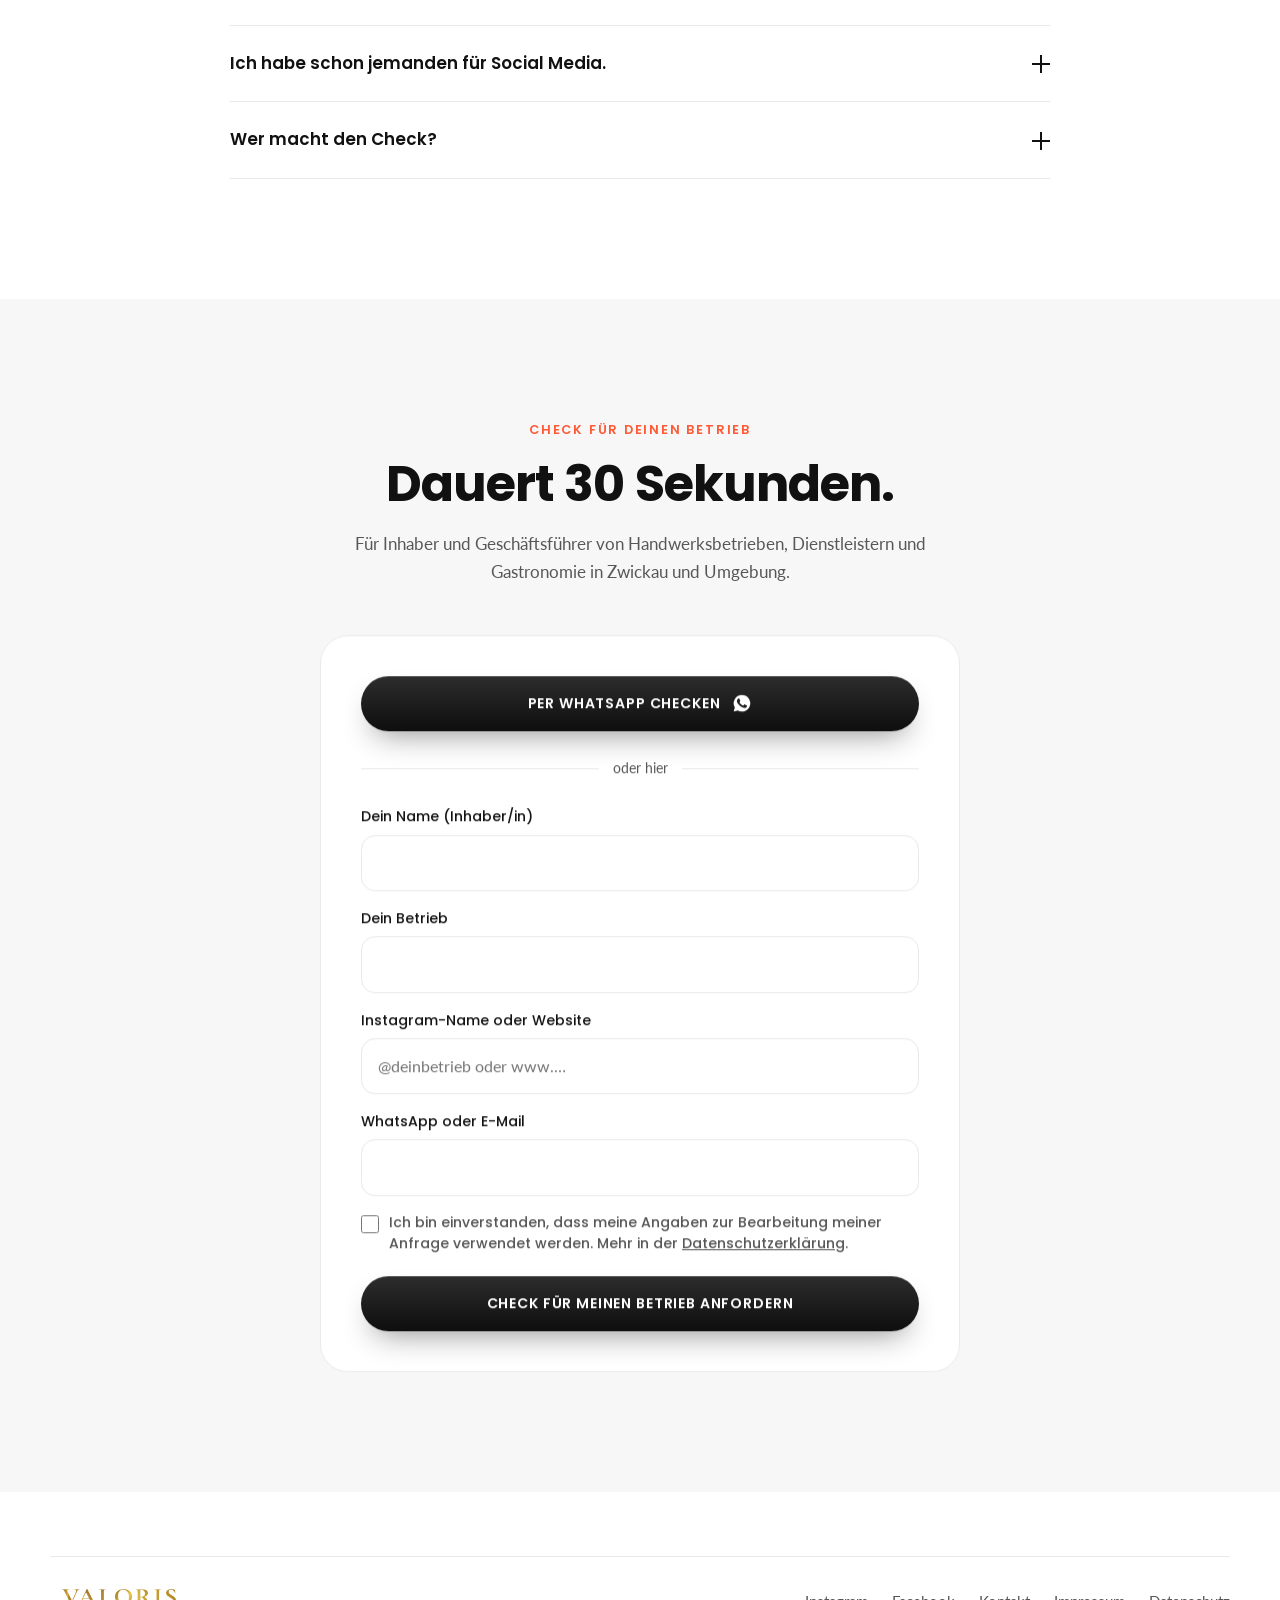
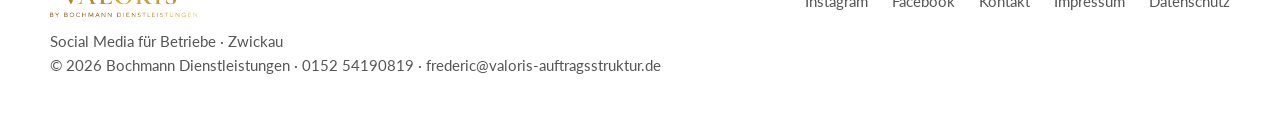
==== commit 4e03f371: "Check-Seite: LM-Services-Vorher/Nachher (echte Screenshots), Ergebnis-Zahlen, Texte auf Inhaber ausg" ====
--- a/check/index.html
+++ b/check/index.html
@@ -4,14 +4,14 @@
 <meta charset="UTF-8">
 <meta name="viewport" content="width=device-width,initial-scale=1">
 <title>Kostenloser Online-Check | VALORIS Zwickau</title>
-<meta name="description" content="Kostenloser Online-Check für Betriebe aus Zwickau und Westsachsen: Instagram, Google-Profil, Bewertungen und Website, ehrlich geprüft mit Vorher/Nachher.">
+<meta name="description" content="Kostenloser Online-Check für Inhaber aus Zwickau und Westsachsen: Wie wirkt dein Betrieb auf Kunden und Bewerber? Instagram, Google, Bewertungen und Website ehrlich geprüft.">
 <meta name="theme-color" content="#ffffff">
 <link rel="icon" href="../assets/v2/favicon.png">
 <link rel="canonical" href="https://www.valoris-auftragsstruktur.de/check/">
 <meta property="og:title" content="Kostenloser Online-Check | VALORIS">
-<meta property="og:description" content="Ich schau mir deinen Auftritt an: Instagram, Google, Bewertungen, Website. Kostenlos und ehrlich.">
+<meta property="og:description" content="Wie wirkt dein Betrieb online? Kostenloser Check für Inhaber: Instagram, Google, Bewertungen, Website.">
 <meta property="og:type" content="website">
-<meta property="og:image" content="https://www.valoris-auftragsstruktur.de/check/img/vorher-nachher.jpg">
+<meta property="og:image" content="https://www.valoris-auftragsstruktur.de/check/img/lm-vorher-nachher.jpg">
 <link rel="preconnect" href="https://fonts.bunny.net" crossorigin>
 <link href="https://fonts.bunny.net/css?family=poppins:500,600,700|lato:400,700&display=swap" rel="stylesheet">
 <style>
@@ -242,7 +242,19 @@
 </style>
 <style>
 .hero h1{max-width:12ch}
-.plate{max-width:880px;margin:56px auto 0;border-radius:28px;overflow:hidden;border:1px solid var(--line);box-shadow:0 40px 80px -40px rgba(0,0,0,.3);background:#fff}
+.plate{max-width:900px;margin:40px auto 0}
+.vn{display:grid;grid-template-columns:1fr 1fr;max-width:900px;margin:56px auto 0;text-align:center;font-family:'Poppins',sans-serif;font-weight:600;font-size:.82rem;letter-spacing:.14em;text-transform:uppercase}
+.vn span:first-child{color:var(--soft)}.vn span:last-child{color:var(--accent)}
+.vn{position:relative;align-items:end}
+.arrow{position:absolute;left:50%;bottom:-10px;transform:translateX(-50%);display:flex;flex-direction:column;align-items:center;gap:6px;color:var(--accent);font-size:.95rem;font-weight:700;letter-spacing:.08em;white-space:nowrap}
+.arrow svg{width:240px;height:28px;fill:none;stroke:currentColor;stroke-width:3.5;stroke-linecap:round;stroke-linejoin:round}
+.facts.lm{margin-top:40px}
+.facts.lm .fact{background:#fff}
+.lm-note{text-align:center;color:var(--soft);font-size:.85rem;margin-top:18px}
+@media(max-width:600px){.vn{grid-template-columns:1fr 1fr;margin-top:40px}.arrow svg{width:64px;height:18px}.arrow{font-size:.66rem;letter-spacing:.04em;bottom:-6px}.facts.lm{grid-template-columns:repeat(3,1fr);gap:8px}.facts.lm .fact{padding:16px 12px}.facts.lm .num{font-size:2rem;margin-top:8px}.facts.lm h3{font-size:.78rem;margin:8px 0 0}.facts.lm p{display:none}.facts.lm .tag{font-size:.6rem}}
+.midcta{text-align:center;margin-top:48px}
+.for{display:flex;flex-wrap:wrap;gap:10px;margin-top:22px}
+.for span{border:1px solid var(--line);border-radius:999px;padding:7px 14px;font-size:.88rem;color:var(--soft)}
 .plate img{width:100%;height:auto;display:block}
 .cap{text-align:center;color:var(--soft);font-size:.92rem;margin-top:18px}
 .cards3{grid-template-columns:repeat(3,1fr)}
@@ -294,15 +306,15 @@
 <section class="hero">
   <div class="wrap hero-grid">
     <div>
-      <div class="eyebrow rv">Kostenloser Online-Check</div>
-      <h1 class="rv">Ich schau mir deinen Auftritt an.</h1>
-      <p class="rv">Instagram, Google-Profil, Bewertungen und Website: Ich prüfe alles, was Kunden und Bewerber sehen, bevor sie dich anrufen. Du bekommst ein ehrliches Vorher/Nachher und die drei Punkte, die am meisten bringen.</p>
+      <div class="eyebrow rv">Kostenloser Check für Inhaber</div>
+      <h1 class="rv">Wie wirkt dein Betrieb online?</h1>
+      <p class="rv">Du machst gute Arbeit. Aber sieht man das auch, bevor dich jemand anruft? Ich schaue mir deinen Betrieb mit den Augen deiner Kunden und Bewerber an und zeige dir, wo du gerade Aufträge und Leute verlierst. Kostenlos, ehrlich und ohne Verkaufsgespräch.</p>
       <div class="hero-btns rv">
-        <a href="https://wa.me/4915254190819?text=CHECK%20%E2%80%93%20ich%20h%C3%A4tte%20gern%20meinen%20kostenlosen%20Online-Check.%20Mein%20Betrieb%3A%20" class="btn btn-dark">„Check“ per WhatsApp <svg viewBox="0 0 24 24" fill="currentColor"><path d="M12 2a10 10 0 0 0-8.6 15.1L2 22l5-1.3A10 10 0 1 0 12 2Zm5.8 14.2c-.2.7-1.4 1.3-2 1.4-.5.1-1.2.1-1.9-.1-.4-.1-1-.3-1.7-.6-3-1.3-4.9-4.3-5.1-4.5-.1-.2-1.2-1.6-1.2-3.1s.8-2.2 1.1-2.5c.3-.3.6-.4.8-.4h.6c.2 0 .4 0 .6.5l.9 2.1c.1.2.1.4 0 .5l-.3.5-.4.5c-.1.1-.3.3-.1.6.2.3.8 1.3 1.7 2.1 1.2 1 2.1 1.4 2.4 1.5.3.1.5.1.6-.1l.9-1.1c.2-.3.4-.2.6-.1l2 1c.3.1.5.2.5.3.1.2.1.8-.1 1.4Z"/></svg></a>
+        <a href="https://wa.me/4915254190819?text=CHECK%20%E2%80%93%20ich%20h%C3%A4tte%20gern%20meinen%20kostenlosen%20Online-Check.%20Mein%20Betrieb%3A%20" class="btn btn-dark">Meinen Betrieb checken <svg viewBox="0 0 24 24" fill="currentColor"><path d="M12 2a10 10 0 0 0-8.6 15.1L2 22l5-1.3A10 10 0 1 0 12 2Zm5.8 14.2c-.2.7-1.4 1.3-2 1.4-.5.1-1.2.1-1.9-.1-.4-.1-1-.3-1.7-.6-3-1.3-4.9-4.3-5.1-4.5-.1-.2-1.2-1.6-1.2-3.1s.8-2.2 1.1-2.5c.3-.3.6-.4.8-.4h.6c.2 0 .4 0 .6.5l.9 2.1c.1.2.1.4 0 .5l-.3.5-.4.5c-.1.1-.3.3-.1.6.2.3.8 1.3 1.7 2.1 1.2 1 2.1 1.4 2.4 1.5.3.1.5.1.6-.1l.9-1.1c.2-.3.4-.2.6-.1l2 1c.3.1.5.2.5.3.1.2.1.8-.1 1.4Z"/></svg></a>
         <a href="#anfrage" class="btn btn-line">Lieber per Formular</a>
       </div>
       <div class="trust rv">
-        <span><svg viewBox="0 0 24 24"><path d="M20 6 9 17l-5-5"/></svg>Kostenlos</span>
+        <span><svg viewBox="0 0 24 24"><path d="M20 6 9 17l-5-5"/></svg>Kostenlos für Inhaber</span>
         <span><svg viewBox="0 0 24 24"><path d="M20 6 9 17l-5-5"/></svg>Kein Vertreterbesuch</span>
         <span><svg viewBox="0 0 24 24"><path d="M20 6 9 17l-5-5"/></svg>Antwort in 24 h</span>
       </div>
@@ -314,26 +326,34 @@
 <section class="journey">
   <div class="wrap">
     <div class="center">
-      <div class="eyebrow rv">So sieht das Ergebnis aus</div>
-      <h2 class="rv">Angefangen hab ich bei mir selbst.</h2>
-      <p class="lead rv">Mein eigenes Instagram-Profil, links vorher, rechts nachher: klarer Name, klare Beschreibung, Highlights und angepinnte Beiträge.</p>
-    </div>
-    <div class="plate rv"><img src="img/vorher-nachher.jpg" alt="Instagram-Profil von VALORIS vorher und nachher" width="1200" height="1137" loading="lazy"></div>
+      <div class="eyebrow rv">Beispiel aus Werdau</div>
+      <h2 class="rv">So sieht ein Check aus.</h2>
+      <p class="lead rv">LM Services von Lukas Müller, echte Screenshots: gleicher Betrieb, gleiche Arbeit. Nach dem Check sieht jeder sofort, was er anbietet, wo er arbeitet, dass er Leute sucht und wie man ihn erreicht.</p>
+    </div>
+    <div class="vn rv"><span>Vorher</span><div class="arrow">in den ersten 10 Tagen<svg viewBox="0 0 240 28"><path d="M4 14h228M218 4l14 10-14 10"/></svg></div><span>Nachher</span></div>
+    <div class="plate rv"><img src="img/lm-vorher-nachher.jpg" alt="Instagram-Profil von LM Services vorher und nachher: klarer Name, Leistungen, Region, Google-Bewertung, Stellenaufruf und neue Reels" width="1600" height="1570" loading="lazy"></div>
+    <div class="facts lm">
+      <div class="fact rv"><div class="tag">Bewerber</div><div class="num">7</div><h3>Bewerbungen in den ersten 10 Tagen.</h3><p>Weil man jetzt sieht, dass LM Services Leute sucht und wie es dort zugeht.</p></div>
+      <div class="fact rv"><div class="tag">Kunden</div><div class="num">20+</div><h3>Anfragen im ersten Monat.</h3><p>Klar, was er anbietet und wo. Und mit einem Klick erreichbar.</p></div>
+      <div class="fact rv"><div class="tag">Team</div><div class="num">4</div><h3>neue Leute eingestellt.</h3><p>Aus den Bewerbungen wurden echte Mitarbeiter.</p></div>
+    </div>
+    <p class="lm-note rv">Zahlen von LM Services, Werdau</p>
+    <div class="midcta rv"><a href="https://wa.me/4915254190819?text=CHECK%20%E2%80%93%20ich%20h%C3%A4tte%20gern%20meinen%20kostenlosen%20Online-Check.%20Mein%20Betrieb%3A%20" class="btn btn-dark">Das will ich für meinen Betrieb <svg viewBox="0 0 24 24" fill="currentColor"><path d="M12 2a10 10 0 0 0-8.6 15.1L2 22l5-1.3A10 10 0 1 0 12 2Zm5.8 14.2c-.2.7-1.4 1.3-2 1.4-.5.1-1.2.1-1.9-.1-.4-.1-1-.3-1.7-.6-3-1.3-4.9-4.3-5.1-4.5-.1-.2-1.2-1.6-1.2-3.1s.8-2.2 1.1-2.5c.3-.3.6-.4.8-.4h.6c.2 0 .4 0 .6.5l.9 2.1c.1.2.1.4 0 .5l-.3.5-.4.5c-.1.1-.3.3-.1.6.2.3.8 1.3 1.7 2.1 1.2 1 2.1 1.4 2.4 1.5.3.1.5.1.6-.1l.9-1.1c.2-.3.4-.2.6-.1l2 1c.3.1.5.2.5.3.1.2.1.8-.1 1.4Z"/></svg></a></div>
   </div>
 </section>
 
 <section>
   <div class="wrap">
     <div class="center">
-      <div class="eyebrow rv">Was ich mir anschaue</div>
-      <h2 class="rv">Alles, was ein Kunde sieht, bevor er anruft.</h2>
+      <div class="eyebrow rv">Was ich mir bei deinem Betrieb anschaue</div>
+      <h2 class="rv">Alles, was Kunden und Bewerber sehen, bevor sie sich melden.</h2>
     </div>
     <div class="cards cards3">
       <div class="card rv"><svg viewBox="0 0 24 24"><rect x="3" y="3" width="18" height="18" rx="5"/><circle cx="12" cy="12" r="4"/><circle cx="17.5" cy="6.5" r=".6"/></svg><h3>Instagram &amp; Facebook</h3><p>Name, Beschreibung, Highlights und Beiträge. Versteht man in drei Sekunden, was du machst?</p></div>
       <div class="card rv"><svg viewBox="0 0 24 24"><path d="M12 21s-7-6.2-7-11a7 7 0 0 1 14 0c0 4.8-7 11-7 11Z"/><circle cx="12" cy="10" r="2.5"/></svg><h3>Google-Profil</h3><p>Fotos, Öffnungszeiten, Leistungen und Einträge. Wirst du in der Region gefunden?</p></div>
-      <div class="card rv"><svg viewBox="0 0 24 24"><path d="m12 3 2.7 5.6 6.1.9-4.4 4.3 1 6.1L12 17l-5.4 2.9 1-6.1L3.2 9.5l6.1-.9Z"/></svg><h3>Bewertungen</h3><p>Wie viele, wie aktuell und werden sie beantwortet?</p></div>
-      <div class="card rv"><svg viewBox="0 0 24 24"><rect x="6" y="2" width="12" height="20" rx="2.5"/><path d="M11 18h2"/></svg><h3>Website</h3><p>Handy-Ansicht, Ladezeit und ob man dich mit einem Klick erreicht.</p></div>
-      <div class="card rv"><svg viewBox="0 0 24 24"><circle cx="9" cy="8" r="3.2"/><path d="M3 20c0-3.3 2.7-6 6-6s6 2.7 6 6"/><circle cx="17" cy="9" r="2.4"/><path d="M15.5 14.2A5 5 0 0 1 21 19"/></svg><h3>Wirkung auf Bewerber</h3><p>Sieht man euer Team und euren Alltag? Würde sich jemand bei dir bewerben wollen?</p></div>
+      <div class="card rv"><svg viewBox="0 0 24 24"><path d="m12 3 2.7 5.6 6.1.9-4.4 4.3 1 6.1L12 17l-5.4 2.9 1-6.1L3.2 9.5l6.1-.9Z"/></svg><h3>Bewertungen</h3><p>Wie viele, wie aktuell und antwortest du darauf? Das entscheidet oft, wer den Auftrag bekommt.</p></div>
+      <div class="card rv"><svg viewBox="0 0 24 24"><rect x="6" y="2" width="12" height="20" rx="2.5"/><path d="M11 18h2"/></svg><h3>Website</h3><p>Handy-Ansicht, Ladezeit und ob dich ein Kunde mit einem Klick erreicht.</p></div>
+      <div class="card rv"><svg viewBox="0 0 24 24"><circle cx="9" cy="8" r="3.2"/><path d="M3 20c0-3.3 2.7-6 6-6s6 2.7 6 6"/><circle cx="17" cy="9" r="2.4"/><path d="M15.5 14.2A5 5 0 0 1 21 19"/></svg><h3>Wirkung auf Bewerber</h3><p>Sieht man dein Team und euren Alltag? Würde sich eine gute Fachkraft bei dir bewerben?</p></div>
       <div class="card rv"><svg viewBox="0 0 24 24"><path d="M12 3 4 6v6c0 4.5 3.4 8.3 8 9 4.6-.7 8-4.5 8-9V6Z"/><path d="m9 12 2 2 4-4"/></svg><h3>Impressum &amp; Datenschutz</h3><p>Kurzer Blick auf typische Abmahnrisiken.</p></div>
     </div>
   </div>
@@ -343,12 +363,12 @@
   <div class="wrap">
     <div class="center">
       <div class="eyebrow rv">So läuft's</div>
-      <h2 class="rv">Vier Schritte. Null Aufwand für dich.</h2>
+      <h2 class="rv">Vier Schritte. Kaum Zeit für dich als Chef.</h2>
     </div>
     <div class="steps4">
-      <div class="rv"><h3>Du schreibst „Check“</h3><p>Dazu dein Betrieb oder dein Instagram-Name. Mehr brauche ich nicht.</p></div>
+      <div class="rv"><h3>Du schickst mir deinen Betrieb</h3><p>Name oder Instagram-Profil per WhatsApp oder Formular. Mehr brauche ich nicht.</p></div>
       <div class="rv"><h3>Ich schau mir alles an</h3><p>Mit den Augen eines Kunden, der dich zum ersten Mal sucht.</p></div>
-      <div class="rv"><h3>Du bekommst dein Ergebnis</h3><p>Vorher/Nachher plus die drei Punkte, die am meisten bringen.</p></div>
+      <div class="rv"><h3>Du bekommst dein Ergebnis</h3><p>Vorher/Nachher plus die drei Punkte, die deinem Betrieb am meisten bringen.</p></div>
       <div class="rv"><h3>Du entscheidest</h3><p>Selbst umsetzen, mit mir oder gar nicht. Alles in Ordnung.</p></div>
     </div>
   </div>
@@ -362,8 +382,8 @@
     </div>
     <div class="faq">
       <details class="rv"><summary>Warum machst du das umsonst?<i></i></summary><p class="ans">Weil der Check zeigt, wie ich arbeite. Wenn er dir etwas bringt, meldest du dich vielleicht irgendwann wieder. Wenn nicht, hast du trotzdem ein ehrliches Feedback.</p></details>
-      <details class="rv"><summary>Ich habe keine Zeit.<i></i></summary><p class="ans">Brauchst du nicht. Eine Nachricht reicht, den Rest mache ich.</p></details>
-      <details class="rv"><summary>Ich habe schon jemanden.<i></i></summary><p class="ans">Dann gib ihm das Ergebnis. Der Check gehört dir, egal wer ihn umsetzt.</p></details>
+      <details class="rv"><summary>Ich habe als Chef keine Zeit dafür.<i></i></summary><p class="ans">Brauchst du nicht. Eine Nachricht reicht, den Rest mache ich. Das Ergebnis liest du in fünf Minuten.</p></details>
+      <details class="rv"><summary>Ich habe schon jemanden für Social Media.<i></i></summary><p class="ans">Dann gib ihm das Ergebnis. Der Check gehört dir, egal wer ihn umsetzt.</p></details>
       <details class="rv"><summary>Wer macht den Check?<i></i></summary><p class="ans">Ich, Frederic, persönlich. Keine automatische Auswertung, kein Callcenter, sondern meine ehrliche Meinung.</p></details>
     </div>
   </div>
@@ -372,23 +392,24 @@
 <section id="anfrage" class="journey">
   <div class="wrap">
     <div class="center">
-      <div class="eyebrow rv">Check anfordern</div>
+      <div class="eyebrow rv">Check für deinen Betrieb</div>
       <h2 class="rv">Dauert 30 Sekunden.</h2>
+      <p class="lead rv">Für Inhaber und Geschäftsführer von Handwerksbetrieben, Dienstleistern und Gastronomie in Zwickau und Umgebung.</p>
     </div>
     <div class="formwrap rv">
-      <a href="https://wa.me/4915254190819?text=CHECK%20%E2%80%93%20ich%20h%C3%A4tte%20gern%20meinen%20kostenlosen%20Online-Check.%20Mein%20Betrieb%3A%20" class="btn btn-dark">„Check“ per WhatsApp <svg viewBox="0 0 24 24" fill="currentColor"><path d="M12 2a10 10 0 0 0-8.6 15.1L2 22l5-1.3A10 10 0 1 0 12 2Zm5.8 14.2c-.2.7-1.4 1.3-2 1.4-.5.1-1.2.1-1.9-.1-.4-.1-1-.3-1.7-.6-3-1.3-4.9-4.3-5.1-4.5-.1-.2-1.2-1.6-1.2-3.1s.8-2.2 1.1-2.5c.3-.3.6-.4.8-.4h.6c.2 0 .4 0 .6.5l.9 2.1c.1.2.1.4 0 .5l-.3.5-.4.5c-.1.1-.3.3-.1.6.2.3.8 1.3 1.7 2.1 1.2 1 2.1 1.4 2.4 1.5.3.1.5.1.6-.1l.9-1.1c.2-.3.4-.2.6-.1l2 1c.3.1.5.2.5.3.1.2.1.8-.1 1.4Z"/></svg></a>
+      <a href="https://wa.me/4915254190819?text=CHECK%20%E2%80%93%20ich%20h%C3%A4tte%20gern%20meinen%20kostenlosen%20Online-Check.%20Mein%20Betrieb%3A%20" class="btn btn-dark">Per WhatsApp checken <svg viewBox="0 0 24 24" fill="currentColor"><path d="M12 2a10 10 0 0 0-8.6 15.1L2 22l5-1.3A10 10 0 1 0 12 2Zm5.8 14.2c-.2.7-1.4 1.3-2 1.4-.5.1-1.2.1-1.9-.1-.4-.1-1-.3-1.7-.6-3-1.3-4.9-4.3-5.1-4.5-.1-.2-1.2-1.6-1.2-3.1s.8-2.2 1.1-2.5c.3-.3.6-.4.8-.4h.6c.2 0 .4 0 .6.5l.9 2.1c.1.2.1.4 0 .5l-.3.5-.4.5c-.1.1-.3.3-.1.6.2.3.8 1.3 1.7 2.1 1.2 1 2.1 1.4 2.4 1.5.3.1.5.1.6-.1l.9-1.1c.2-.3.4-.2.6-.1l2 1c.3.1.5.2.5.3.1.2.1.8-.1 1.4Z"/></svg></a>
       <div class="or">oder hier</div>
       <form action="https://formspree.io/f/mlgpooqw" method="POST">
         <input type="hidden" name="_subject" value="CHECK-Anfrage (Online-Check)">
         <input type="hidden" name="Quelle" value="valoris-auftragsstruktur.de/check">
         <input type="hidden" name="_next" value="https://www.valoris-auftragsstruktur.de/check/danke.html">
         <div class="hp" aria-hidden="true"><label>Nicht ausfüllen <input type="text" name="_gotcha" tabindex="-1" autocomplete="off"></label></div>
-        <div><label for="f-name">Dein Name</label><input id="f-name" type="text" name="Name" autocomplete="name" required></div>
-        <div><label for="f-betrieb">Betrieb</label><input id="f-betrieb" type="text" name="Betrieb" autocomplete="organization" required></div>
+        <div><label for="f-name">Dein Name (Inhaber/in)</label><input id="f-name" type="text" name="Name" autocomplete="name" required></div>
+        <div><label for="f-betrieb">Dein Betrieb</label><input id="f-betrieb" type="text" name="Betrieb" autocomplete="organization" required></div>
         <div><label for="f-link">Instagram-Name oder Website</label><input id="f-link" type="text" name="Instagram/Website" placeholder="@deinbetrieb oder www.…"></div>
         <div><label for="f-kontakt">WhatsApp oder E-Mail</label><input id="f-kontakt" type="text" name="Kontakt" required></div>
         <label class="consent"><input type="checkbox" name="Einwilligung" value="ja" required><span>Ich bin einverstanden, dass meine Angaben zur Bearbeitung meiner Anfrage verwendet werden. Mehr in der <a href="/datenschutz.html">Datenschutzerklärung</a>.</span></label>
-        <button class="btn btn-dark" type="submit">Kostenlosen Check anfordern</button>
+        <button class="btn btn-dark" type="submit">Check für meinen Betrieb anfordern</button>
       </form>
     </div>
   </div>
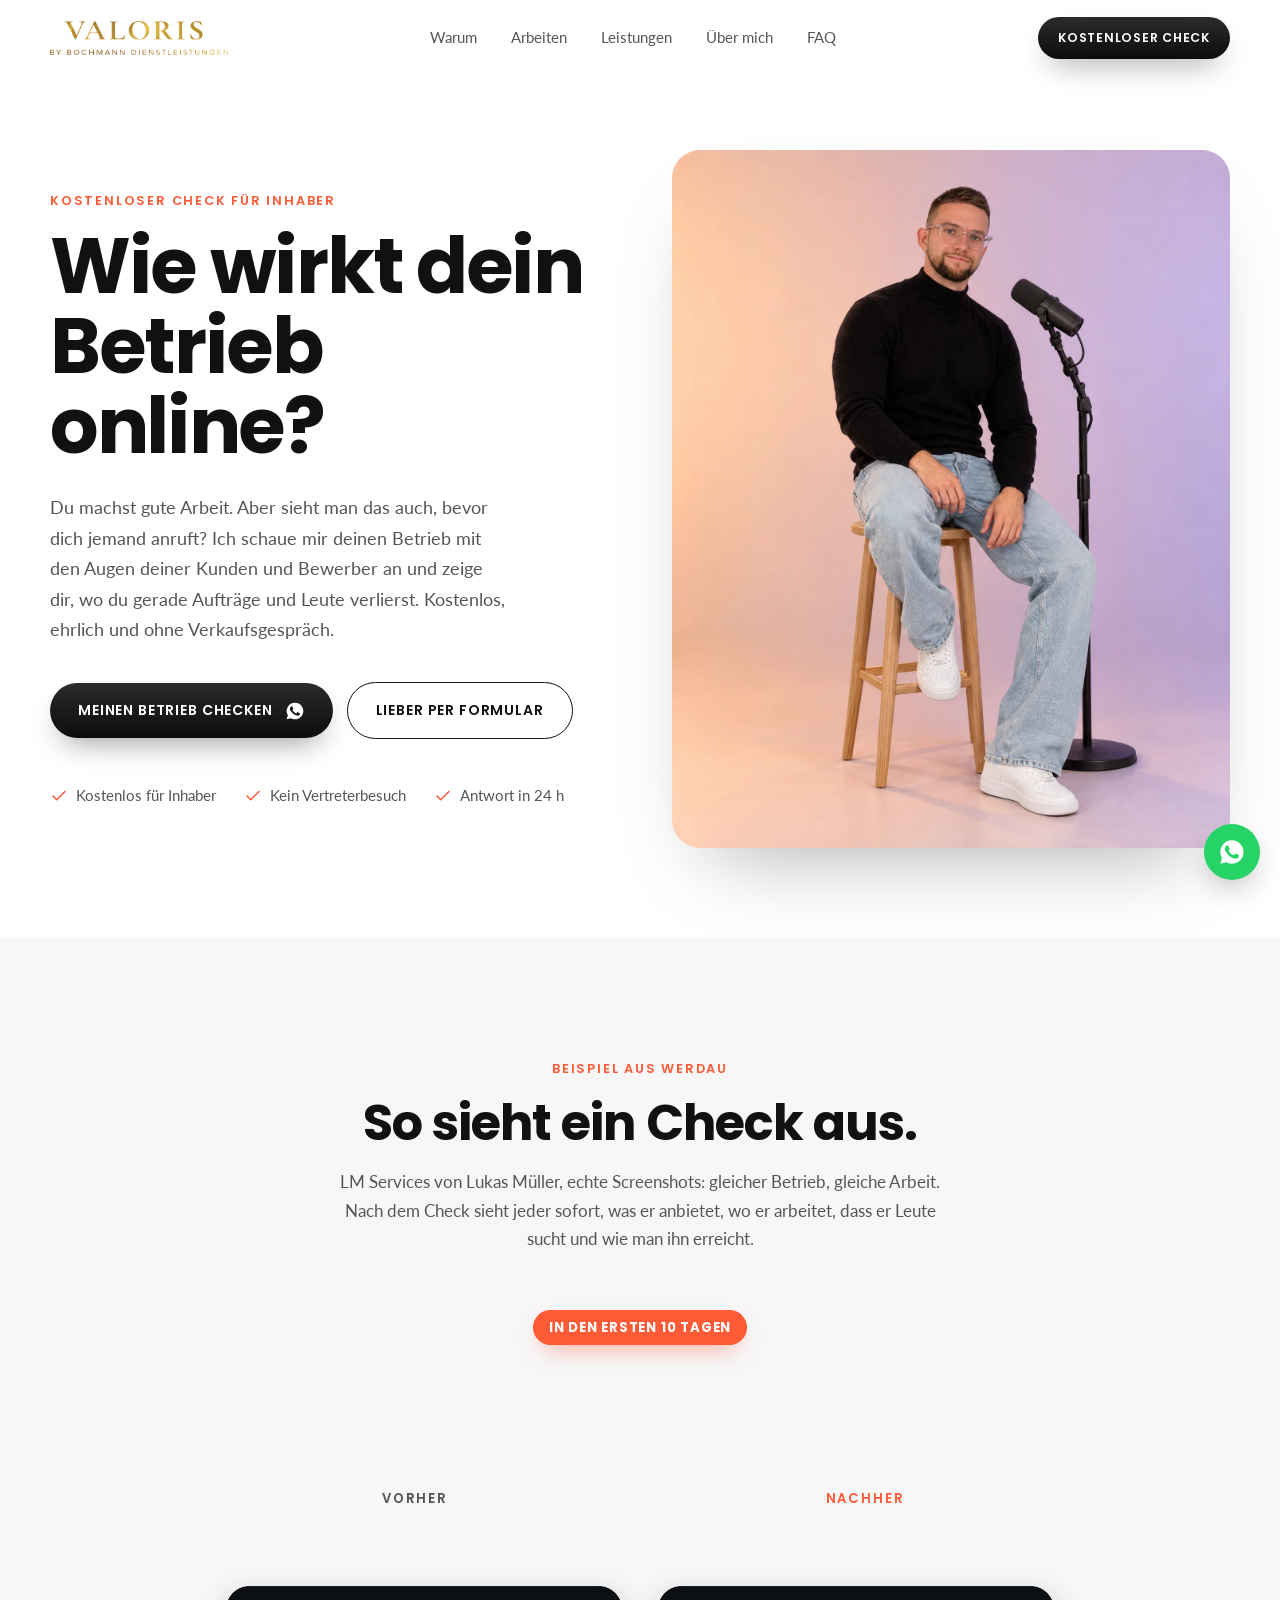
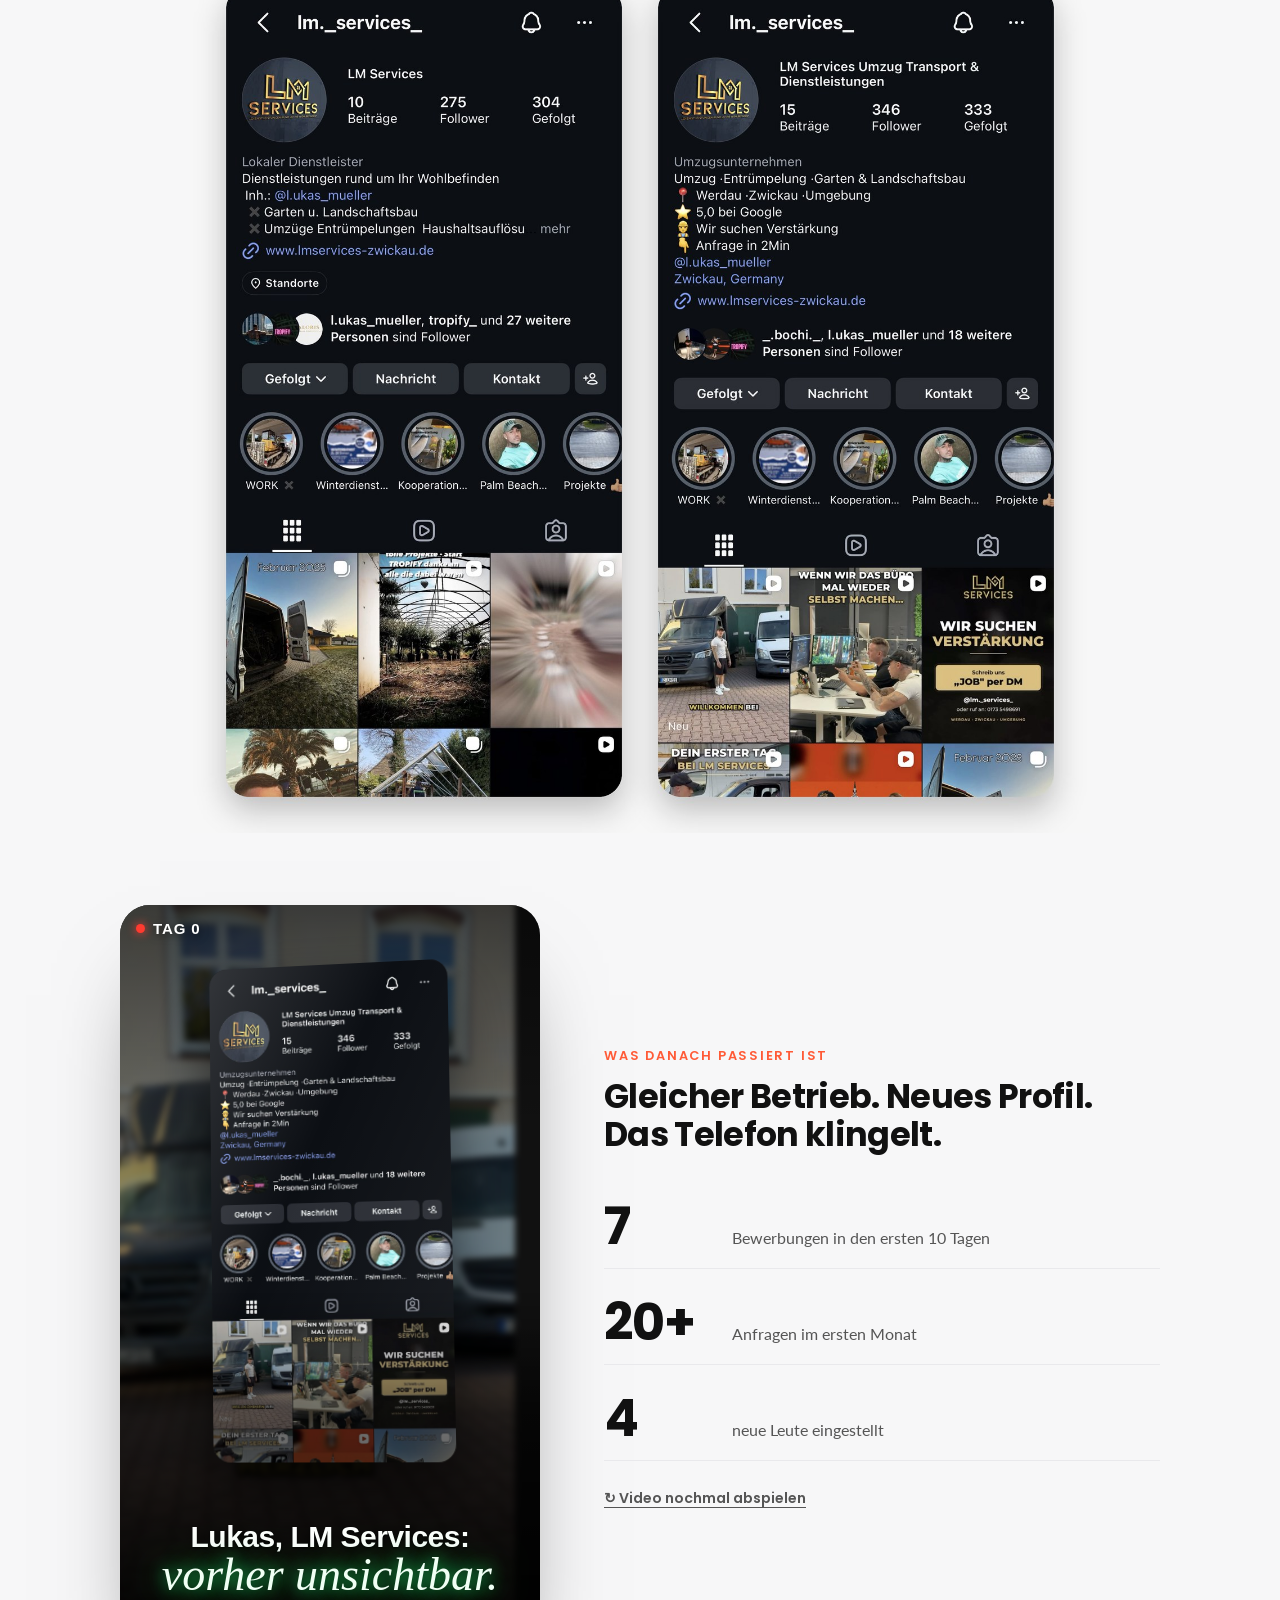
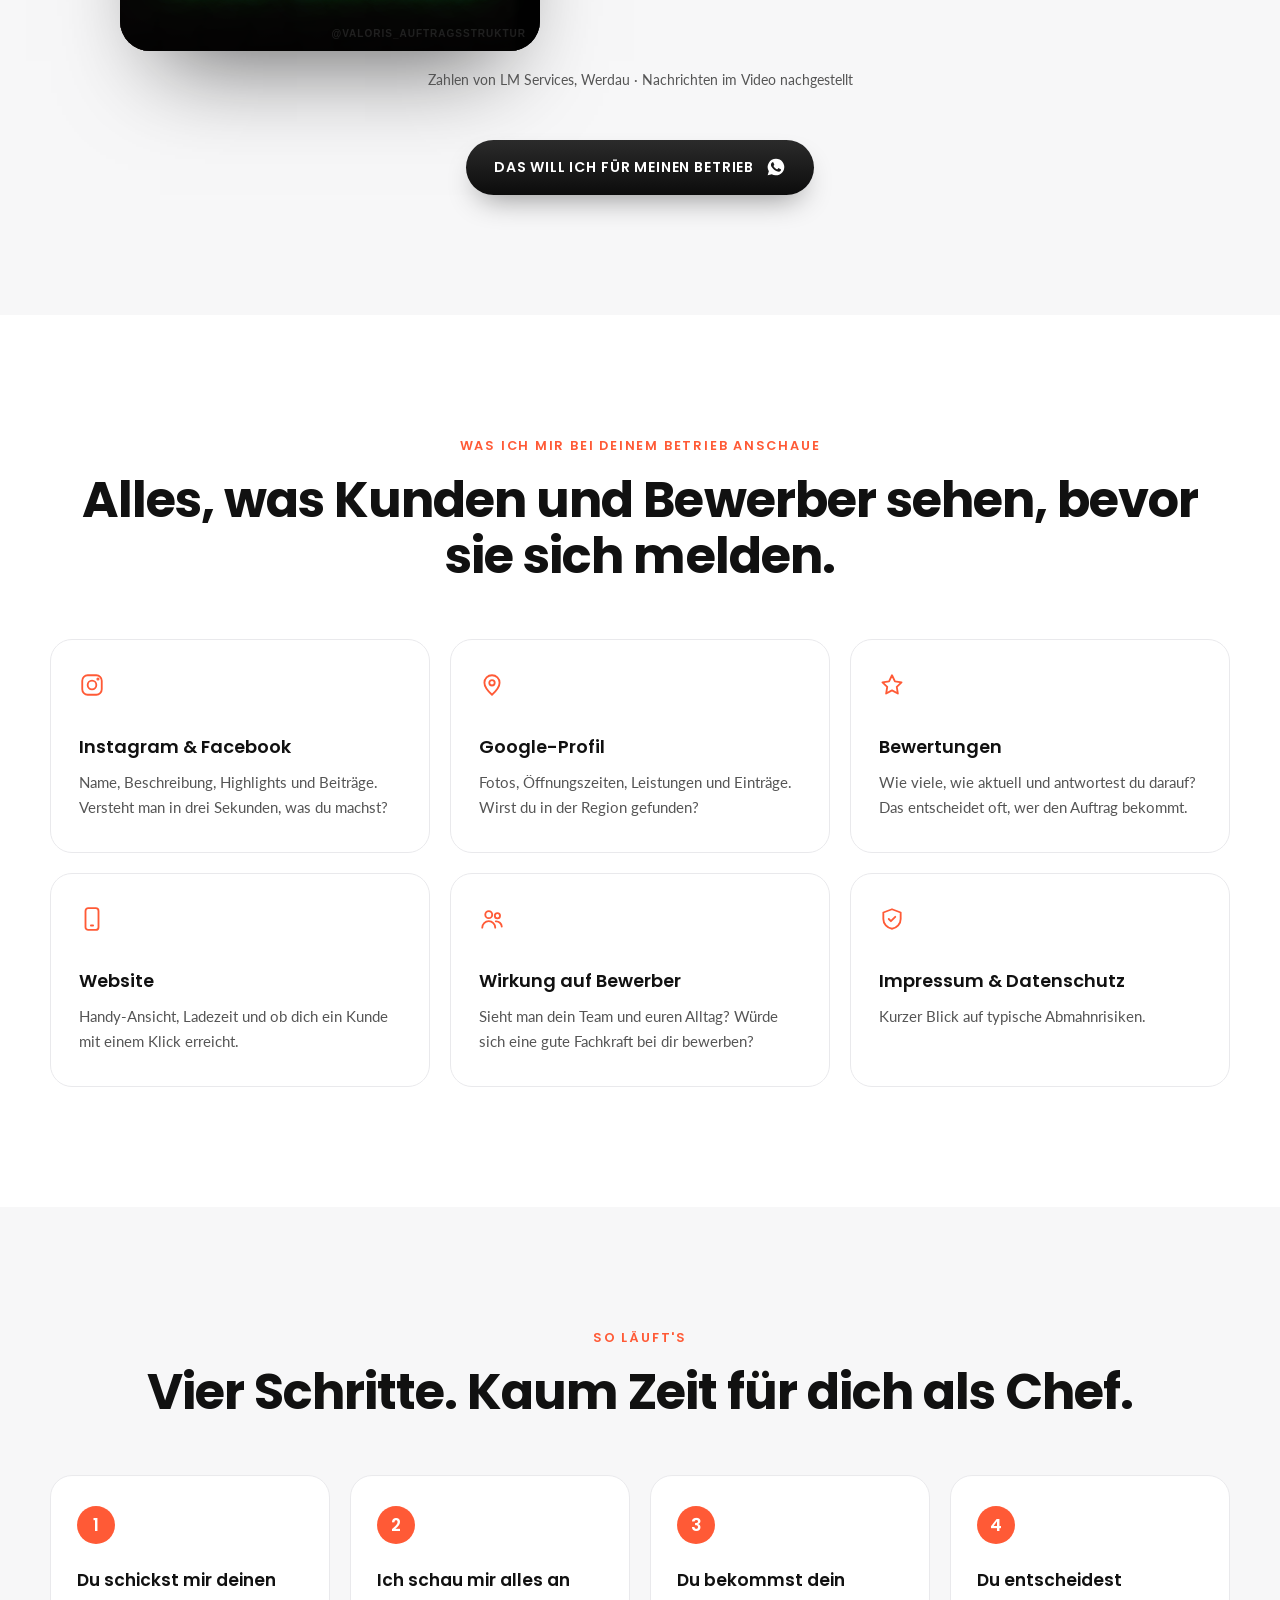
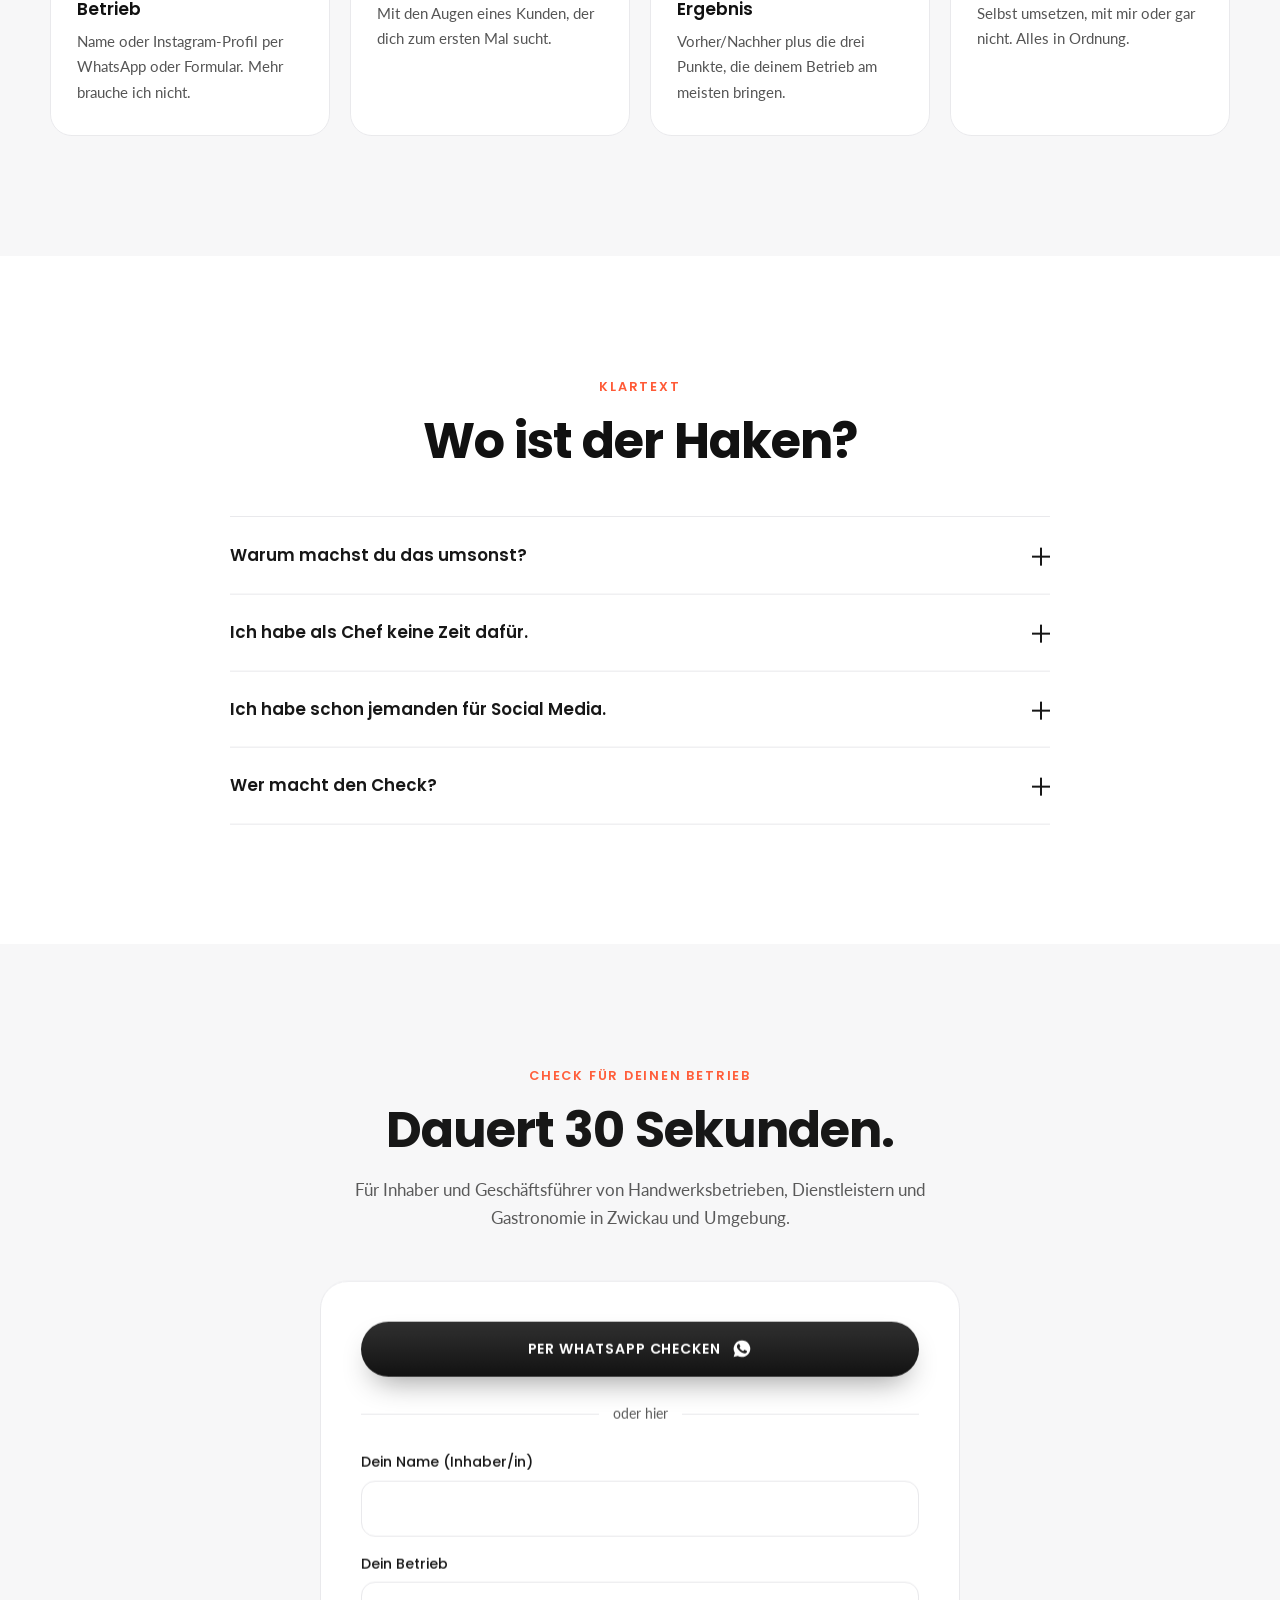
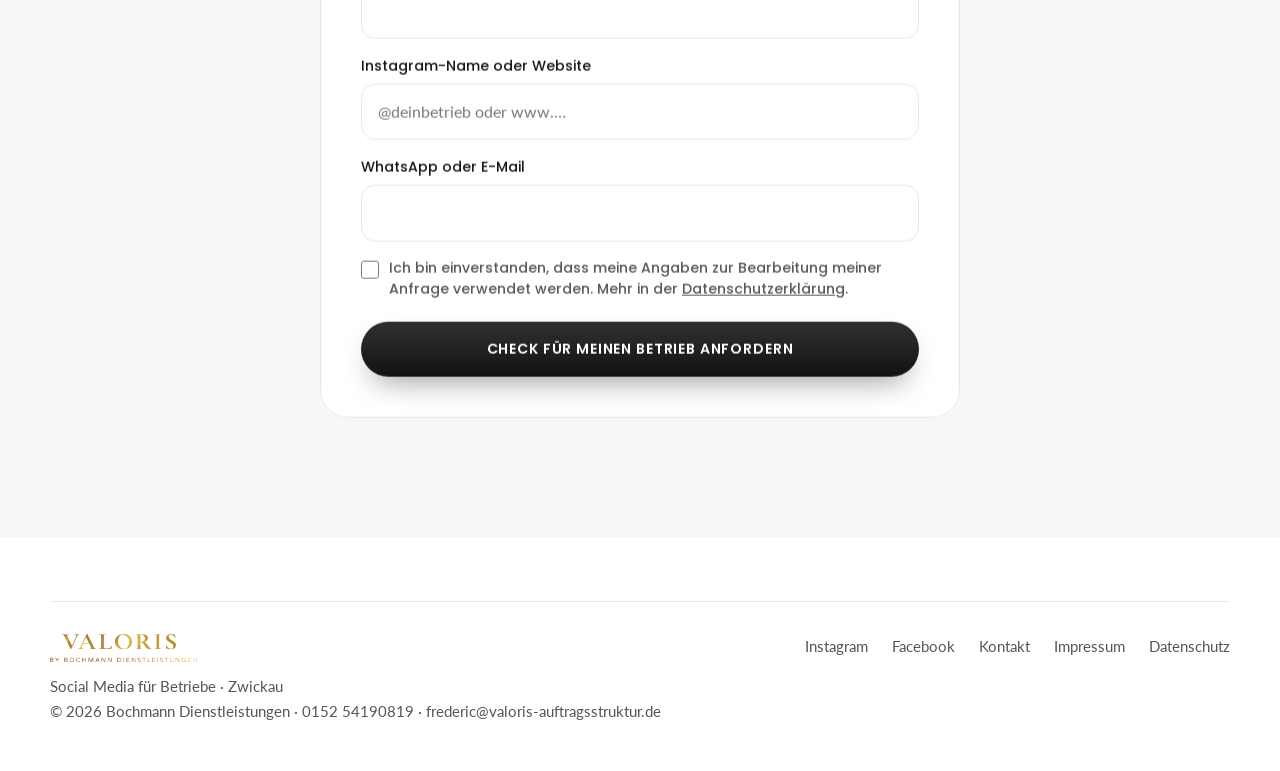
==== commit 919de521: "Check-Seite: Ablauf als Reel (3D-Profilkarte, Neon-Marker, iOS-Banner, Karaoke-Untertitel) + gebogen" ====
--- a/check/index.html
+++ b/check/index.html
@@ -7,6 +7,7 @@
 <meta name="description" content="Kostenloser Online-Check für Inhaber aus Zwickau und Westsachsen: Wie wirkt dein Betrieb auf Kunden und Bewerber? Instagram, Google, Bewertungen und Website ehrlich geprüft.">
 <meta name="theme-color" content="#ffffff">
 <link rel="icon" href="../assets/v2/favicon.png">
+<link href="https://fonts.bunny.net/css?family=instrument-serif:400i&display=swap" rel="stylesheet">
 <link rel="canonical" href="https://www.valoris-auftragsstruktur.de/check/">
 <meta property="og:title" content="Kostenloser Online-Check | VALORIS">
 <meta property="og:description" content="Wie wirkt dein Betrieb online? Kostenloser Check für Inhaber: Instagram, Google, Bewertungen, Website.">
@@ -246,12 +247,21 @@
 .vn{display:grid;grid-template-columns:1fr 1fr;max-width:900px;margin:56px auto 0;text-align:center;font-family:'Poppins',sans-serif;font-weight:600;font-size:.82rem;letter-spacing:.14em;text-transform:uppercase}
 .vn span:first-child{color:var(--soft)}.vn span:last-child{color:var(--accent)}
 .vn{position:relative;align-items:end}
-.arrow{position:absolute;left:50%;bottom:-10px;transform:translateX(-50%);display:flex;flex-direction:column;align-items:center;gap:6px;color:var(--accent);font-size:.95rem;font-weight:700;letter-spacing:.08em;white-space:nowrap}
-.arrow svg{width:240px;height:28px;fill:none;stroke:currentColor;stroke-width:3.5;stroke-linecap:round;stroke-linejoin:round}
+.vn{height:200px}
+.vn>span{align-self:end}
+.arrow{position:absolute;left:50%;top:0;transform:translateX(-50%);width:min(52%,440px);text-align:center;color:var(--accent)}
+.arrow b{display:inline-block;background:var(--accent);color:#fff;border-radius:999px;padding:7px 16px;font-size:.82rem;font-weight:700;letter-spacing:.06em;box-shadow:0 10px 24px -10px rgba(255,90,54,.7);animation:pill 3.6s var(--ease) infinite}
+.arrow svg{display:block;width:100%;height:auto;margin-top:-4px;overflow:visible;fill:none;stroke:currentColor;stroke-width:5;stroke-linecap:round;stroke-linejoin:round}
+.arrow .ln{stroke-dasharray:1;stroke-dashoffset:1;animation:draw 3.6s cubic-bezier(.65,0,.35,1) infinite}
+.arrow .hd{stroke-dasharray:1;stroke-dashoffset:1;animation:head 3.6s ease-out infinite}
+@keyframes draw{0%{stroke-dashoffset:1;opacity:1}35%{stroke-dashoffset:0}85%{stroke-dashoffset:0;opacity:1}100%{stroke-dashoffset:0;opacity:0}}
+@keyframes head{0%,33%{stroke-dashoffset:1;opacity:1}45%{stroke-dashoffset:0}85%{opacity:1;stroke-dashoffset:0}100%{opacity:0;stroke-dashoffset:0}}
+@keyframes pill{0%,100%{transform:scale(1)}40%{transform:scale(1.08)}50%{transform:scale(1)}}
+@media(prefers-reduced-motion:reduce){.arrow .ln,.arrow .hd,.arrow b{animation:none;stroke-dashoffset:0}}
 .facts.lm{margin-top:40px}
 .facts.lm .fact{background:#fff}
 .lm-note{text-align:center;color:var(--soft);font-size:.85rem;margin-top:18px}
-@media(max-width:600px){.vn{grid-template-columns:1fr 1fr;margin-top:40px}.arrow svg{width:64px;height:18px}.arrow{font-size:.66rem;letter-spacing:.04em;bottom:-6px}.facts.lm{grid-template-columns:repeat(3,1fr);gap:8px}.facts.lm .fact{padding:16px 12px}.facts.lm .num{font-size:2rem;margin-top:8px}.facts.lm h3{font-size:.78rem;margin:8px 0 0}.facts.lm p{display:none}.facts.lm .tag{font-size:.6rem}}
+@media(max-width:600px){.vn{grid-template-columns:1fr 1fr;margin-top:40px}.vn{height:130px}.arrow{width:62%}.arrow b{font-size:.62rem;padding:5px 10px}.arrow svg{stroke-width:6}.facts.lm{grid-template-columns:repeat(3,1fr);gap:8px}.facts.lm .fact{padding:16px 12px}.facts.lm .num{font-size:2rem;margin-top:8px}.facts.lm h3{font-size:.78rem;margin:8px 0 0}.facts.lm p{display:none}.facts.lm .tag{font-size:.6rem}}
 .midcta{text-align:center;margin-top:48px}
 .for{display:flex;flex-wrap:wrap;gap:10px;margin-top:22px}
 .for span{border:1px solid var(--line);border-radius:999px;padding:7px 14px;font-size:.88rem;color:var(--soft)}
@@ -278,6 +288,57 @@
 button.btn{border:0;cursor:pointer;font-family:'Poppins',sans-serif}
 @media(max-width:960px){.cards3,.steps4{grid-template-columns:1fr 1fr}}
 @media(max-width:600px){.cards3,.steps4{grid-template-columns:1fr}.formwrap{padding:26px 20px;border-radius:22px}}
+
+
+/* Reel-Ablauf (Stil Yakiv: echte Kulisse, schwebende Karte, Neon-Marker, Karaoke-UT, iOS-Banner) */
+.reelwrap{display:grid;grid-template-columns:420px 1fr;gap:64px;align-items:center;max-width:1040px;margin:72px auto 0}
+.stage{position:relative;aspect-ratio:9/16;border-radius:30px;overflow:hidden;background:#111;box-shadow:0 50px 90px -40px rgba(0,0,0,.6);isolation:isolate}
+.stage video,.stage .bgimg{position:absolute;inset:-6%;width:112%;height:112%;object-fit:cover;filter:blur(3px) brightness(.55) saturate(1.1);z-index:-2}
+.stage::after{content:'';position:absolute;inset:0;z-index:-1;background:linear-gradient(180deg,rgba(0,0,0,.45),rgba(0,0,0,0) 30%,rgba(0,0,0,0) 55%,rgba(0,0,0,.7))}
+.sc-day{position:absolute;left:16px;top:16px;display:flex;align-items:center;gap:8px;font:800 15px/1 'Helvetica Neue',Arial,sans-serif;color:#fff;letter-spacing:.06em;text-shadow:0 2px 8px rgba(0,0,0,.6)}
+.sc-day i{width:9px;height:9px;border-radius:50%;background:#ff3b30;box-shadow:0 0 10px #ff3b30;animation:rec 1s steps(2) infinite}
+@keyframes rec{50%{opacity:.2}}
+.sc-wz{position:absolute;right:14px;bottom:12px;font:700 10px/1 'Helvetica Neue',Arial,sans-serif;letter-spacing:.1em;color:rgba(255,255,255,.7)}
+.persp{position:absolute;inset:0;perspective:1800px;perspective-origin:50% 40%}
+.shade{position:absolute;inset:0;z-index:2;pointer-events:none;background:linear-gradient(180deg,rgba(0,0,0,0) 52%,rgba(0,0,0,.55) 68%,rgba(0,0,0,.85))}
+.card3d{position:absolute;left:50%;top:41%;width:58%;transform-style:preserve-3d;transition:transform 1.1s cubic-bezier(.22,1,.36,1);will-change:transform}
+.card3d .fr{position:relative;border-radius:18px;overflow:hidden;box-shadow:0 30px 60px rgba(0,0,0,.6),0 0 0 1px rgba(255,255,255,.12) inset;background:#0b0b0d}
+.card3d img{display:block;width:100%;height:auto}
+.card3d .fr::after{content:'';position:absolute;inset:0;background:linear-gradient(115deg,rgba(255,255,255,.16),rgba(255,255,255,0) 40%,rgba(255,255,255,.05) 85%);pointer-events:none}
+.mk{position:absolute;border:2.5px solid #22c55e;border-radius:7px;box-shadow:0 0 10px #22c55e,0 0 26px #22c55e,inset 0 0 10px rgba(34,197,94,.5);opacity:0;transform:scale(1.25);transition:opacity .35s,transform .45s cubic-bezier(.2,1.5,.4,1)}
+.mk.on{opacity:1;transform:none}
+.mk b{position:absolute;right:-11px;top:-11px;width:22px;height:22px;border-radius:50%;background:#22c55e;color:#fff;font:900 13px/22px Arial;text-align:center;box-shadow:0 3px 10px rgba(0,0,0,.4)}
+.notes{position:absolute;left:10px;right:10px;top:44px;display:grid;gap:7px;z-index:3}
+.ios{display:flex;gap:10px;align-items:flex-start;padding:10px 12px;border-radius:18px;background:rgba(245,245,247,.82);-webkit-backdrop-filter:blur(18px) saturate(1.6);backdrop-filter:blur(18px) saturate(1.6);box-shadow:0 10px 30px rgba(0,0,0,.35);font-family:-apple-system,'Helvetica Neue',Arial,sans-serif;color:#111;animation:drop .55s cubic-bezier(.2,1.3,.4,1) both}
+.ios.out{animation:lift .4s ease-in both}
+.ios .ap{flex:none;width:30px;height:30px;border-radius:8px;display:grid;place-items:center}
+.ios .ap svg{width:18px;height:18px}
+.ios .igp{background:radial-gradient(circle at 30% 107%,#fdf497 0%,#fd5949 45%,#d6249f 60%,#285aeb 90%)}
+.ios .wap{background:#25d366}
+.ios .tx{flex:1;min-width:0;line-height:1.25}
+.ios .tx div{display:flex;justify-content:space-between;font-size:12px;font-weight:700}
+.ios .tx div span{font-weight:400;color:#666;font-size:11px}
+.ios .tx p{font-size:12px;margin-top:1px;white-space:nowrap;overflow:hidden;text-overflow:ellipsis;color:#222}
+@keyframes drop{0%{opacity:0;transform:translateY(-30px) scale(.94)}100%{opacity:1;transform:none}}
+@keyframes lift{to{opacity:0;transform:translateY(-14px) scale(.96)}}
+.ut{position:absolute;left:14px;right:14px;bottom:7%;text-align:center;line-height:1.02;z-index:4;text-shadow:0 4px 18px rgba(0,0,0,.8),0 1px 3px rgba(0,0,0,.9)}
+.ut span{display:block;opacity:0;transform:translateY(10px) scale(.96);transition:opacity .3s,transform .45s cubic-bezier(.2,1.4,.4,1)}
+.ut.on span{opacity:1;transform:none}
+.ut.on span:nth-child(2){transition-delay:.18s}
+.ut .s{font:800 30px/1.05 'Helvetica Neue',Arial,sans-serif;color:#fff;letter-spacing:-.5px}
+.ut .k{font-family:'Instrument Serif',Georgia,serif;font-style:italic;font-size:46px;color:#f0fff4;text-shadow:0 0 16px #22c55e,0 0 40px #16a34a,0 4px 14px rgba(0,0,0,.7)}
+.replay2{position:absolute;inset:auto 0 0 0;margin:auto;display:none}
+.reelside{min-width:0}.reelside .eyebrow{margin-bottom:12px}
+.reelside h3{font-size:clamp(1.6rem,2.6vw,2.1rem);font-weight:700;line-height:1.15;letter-spacing:-.02em}
+.kpis{margin-top:30px;display:grid;gap:12px}
+.kpi{display:flex;align-items:baseline;gap:18px;padding:16px 0;border-bottom:1px solid var(--line);transition:color .3s}
+.kpi .num{font-size:3.2rem;margin:0;min-width:110px;color:var(--ink);transition:color .3s}
+.kpi p{color:var(--soft);font-size:1rem}
+.kpi.hit .num{color:#16a34a}
+.preplay{margin-top:26px;background:none;border:0;cursor:pointer;font-family:'Poppins',sans-serif;font-size:.88rem;font-weight:600;color:var(--soft);text-decoration:underline;text-underline-offset:4px;padding:0}
+.preplay:hover{color:var(--ink)}
+@media(max-width:860px){.reelwrap{grid-template-columns:1fr;gap:34px;margin-top:56px}.stage{max-width:380px;width:100%;margin:0 auto}.reelside{text-align:center}.kpi{justify-content:center}.kpi .num{min-width:0;font-size:2.4rem}}
+@media(prefers-reduced-motion:reduce){.card3d,.mk,.ut span{transition:none}.ios{animation:none}}
 </style>
 <script>document.documentElement.classList.add('js')</script>
 </head>
@@ -330,14 +391,34 @@
       <h2 class="rv">So sieht ein Check aus.</h2>
       <p class="lead rv">LM Services von Lukas Müller, echte Screenshots: gleicher Betrieb, gleiche Arbeit. Nach dem Check sieht jeder sofort, was er anbietet, wo er arbeitet, dass er Leute sucht und wie man ihn erreicht.</p>
     </div>
-    <div class="vn rv"><span>Vorher</span><div class="arrow">in den ersten 10 Tagen<svg viewBox="0 0 240 28"><path d="M4 14h228M218 4l14 10-14 10"/></svg></div><span>Nachher</span></div>
+    <div class="vn rv"><span>Vorher</span><div class="arrow"><b>In den ersten 10 Tagen</b><svg viewBox="0 0 400 110"><path class="ln" pathLength="1" d="M18 98 C 60 20, 330 0, 372 88"/><path class="hd" pathLength="1" d="M346 74 L374 92 L384 60"/></svg></div><span>Nachher</span></div>
     <div class="plate rv"><img src="img/lm-vorher-nachher.jpg" alt="Instagram-Profil von LM Services vorher und nachher: klarer Name, Leistungen, Region, Google-Bewertung, Stellenaufruf und neue Reels" width="1600" height="1570" loading="lazy"></div>
-    <div class="facts lm">
-      <div class="fact rv"><div class="tag">Bewerber</div><div class="num">7</div><h3>Bewerbungen in den ersten 10 Tagen.</h3><p>Weil man jetzt sieht, dass LM Services Leute sucht und wie es dort zugeht.</p></div>
-      <div class="fact rv"><div class="tag">Kunden</div><div class="num">20+</div><h3>Anfragen im ersten Monat.</h3><p>Klar, was er anbietet und wo. Und mit einem Klick erreichbar.</p></div>
-      <div class="fact rv"><div class="tag">Team</div><div class="num">4</div><h3>neue Leute eingestellt.</h3><p>Aus den Bewerbungen wurden echte Mitarbeiter.</p></div>
-    </div>
-    <p class="lm-note rv">Zahlen von LM Services, Werdau</p>
+    <div class="reelwrap">
+      <div class="stage rv" id="stage" aria-label="Ablauf bei LM Services als kurzes Video">
+        <video src="../assets/social/lm-imagefilm-loop.mp4" poster="../assets/social/lm-imagefilm.jpg" muted loop playsinline preload="metadata"></video>
+        <div class="persp"><div class="card3d" id="card"><div class="fr"><img src="img/lm-nachher.jpg" alt="" width="760" height="1557">
+          <div class="mk" id="mk1" style="left:29%;top:8.6%;width:68%;height:4.6%"><b>✓</b></div>
+          <div class="mk" id="mk2" style="left:2.5%;top:22.2%;width:80%;height:10.4%"><b>✓</b></div>
+          <div class="mk" id="mk3" style="left:66.6%;top:71.6%;width:33%;height:21.6%"><b>✓</b></div>
+        </div></div></div>
+        <div class="shade"></div>
+        <div class="notes" id="notes"></div>
+        <div class="sc-day"><i></i><span id="sday">TAG 0</span></div>
+        <div class="ut" id="ut"><span class="s"></span><span class="k"></span></div>
+        <div class="sc-wz">@VALORIS_AUFTRAGSSTRUKTUR</div>
+      </div>
+      <div class="reelside">
+        <div class="eyebrow rv">Was danach passiert ist</div>
+        <h3 class="rv">Gleicher Betrieb. Neues Profil. Das Telefon klingelt.</h3>
+        <div class="kpis">
+          <div class="kpi rv" id="k1"><div class="num">7</div><p>Bewerbungen in den ersten 10 Tagen</p></div>
+          <div class="kpi rv" id="k2"><div class="num">20+</div><p>Anfragen im ersten Monat</p></div>
+          <div class="kpi rv" id="k3"><div class="num">4</div><p>neue Leute eingestellt</p></div>
+        </div>
+        <button class="preplay" id="pReplay" type="button">↻ Video nochmal abspielen</button>
+      </div>
+    </div>
+    <p class="lm-note rv">Zahlen von LM Services, Werdau · Nachrichten im Video nachgestellt</p>
     <div class="midcta rv"><a href="https://wa.me/4915254190819?text=CHECK%20%E2%80%93%20ich%20h%C3%A4tte%20gern%20meinen%20kostenlosen%20Online-Check.%20Mein%20Betrieb%3A%20" class="btn btn-dark">Das will ich für meinen Betrieb <svg viewBox="0 0 24 24" fill="currentColor"><path d="M12 2a10 10 0 0 0-8.6 15.1L2 22l5-1.3A10 10 0 1 0 12 2Zm5.8 14.2c-.2.7-1.4 1.3-2 1.4-.5.1-1.2.1-1.9-.1-.4-.1-1-.3-1.7-.6-3-1.3-4.9-4.3-5.1-4.5-.1-.2-1.2-1.6-1.2-3.1s.8-2.2 1.1-2.5c.3-.3.6-.4.8-.4h.6c.2 0 .4 0 .6.5l.9 2.1c.1.2.1.4 0 .5l-.3.5-.4.5c-.1.1-.3.3-.1.6.2.3.8 1.3 1.7 2.1 1.2 1 2.1 1.4 2.4 1.5.3.1.5.1.6-.1l.9-1.1c.2-.3.4-.2.6-.1l2 1c.3.1.5.2.5.3.1.2.1.8-.1 1.4Z"/></svg></a></div>
   </div>
 </section>
@@ -439,5 +520,49 @@
 setTimeout(()=>document.querySelectorAll('.rv').forEach(el=>{if(getComputedStyle(el).opacity==='0'&&el.getBoundingClientRect().top<innerHeight)gsap.to(el,{opacity:1,y:0,duration:.5})}),3000);}
 </script>
 <script src="../assets/v2/clean-url.js"></script>
+
+<script>
+(function(){
+  const st=document.getElementById('stage'); if(!st) return;
+  const $=id=>document.getElementById(id), card=$('card'), notes=$('notes'), ut=$('ut'), vid=st.querySelector('video');
+  const IG='<svg viewBox="0 0 24 24" fill="none" stroke="#fff" stroke-width="2"><rect x="3" y="3" width="18" height="18" rx="5"/><circle cx="12" cy="12" r="4"/><circle cx="17.5" cy="6.5" r="1" fill="#fff"/></svg>';
+  const WA='<svg viewBox="0 0 24 24" fill="#fff"><path d="M12 2a10 10 0 0 0-8.6 15.1L2 22l5-1.3A10 10 0 1 0 12 2Zm5.8 14.2c-.2.7-1.4 1.3-2 1.4-.5.1-1.2.1-1.9-.1-3-1-5.6-3.6-6.5-6.2-.3-.9.1-2.1.9-2.6.3-.2.8-.2 1 .2l.9 2.1c.1.3 0 .6-.2.8l-.5.6c.6 1.2 1.6 2.2 2.8 2.8l.6-.6c.2-.2.5-.3.8-.2l2 1c.3.2.4.5.3.8Z"/></svg>';
+  // Kamera-Positionen der Karte
+  const CAM={start:'translate(-50%,-50%) rotateY(-20deg) rotateX(6deg) scale(.82)',
+             full:'translate(-50%,-50%) rotateY(-10deg) rotateX(4deg) rotateZ(-1.5deg)',
+             bio:'translate(-50%,-50%) translateY(16%) rotateY(-6deg) rotateX(3deg) scale(1.3)',
+             grid:'translate(-50%,-50%) translate(-10%,-24%) rotateY(-10deg) rotateX(4deg) scale(1.3)',
+             end:'translate(-50%,-50%) rotateY(9deg) rotateX(3deg) rotateZ(1.5deg) scale(.95)'};
+  const T=[ // [Sekunde, Aktion]
+    [0,  ()=>{cam('start');say('Lukas, LM Services:','vorher unsichtbar.');day(0)}],
+    [.4, ()=>cam('full')],
+    [1.8,()=>{say('Wir bauen sein Profil','neu auf.');mk(1)}],
+    [3.0,()=>{cam('bio');mk(2)}],
+    [4.4,()=>{day(2);note('ig','lm._services_','Hey, sucht ihr noch Leute? 👋')}],
+    [5.2,()=>{day(3);say('Tag 3:','erste Bewerbungen');note('wa','Bewerbung','Hallo, ich würde gern als Umzugshelfer…')}],
+    [6.4,()=>{day(6);note('ig','lm._services_','Bewerbung als Fahrer Klasse B')}],
+    [7.4,()=>{cam('grid');mk(3);day(10);say('Tag 10:','7 Bewerber.');hit(1);note('wa','Bewerbung','Wann kann ich mal vorbeikommen?')}],
+    [9.2,()=>{cam('full');day(18);say('Und die Kunden?','20+ Anfragen.');hit(2);note('ig','Neue Anfrage','Umzug 3-Zimmer, Werdau. Geht das im Mai?')}],
+    [10.3,()=>{day(24);note('wa','Neue Anfrage','Entrümpelung Keller, wann habt ihr Zeit?')}],
+    [11.6,()=>{cam('end');day(30);say('Nach 30 Tagen:','4 neue Leute im Team.');hit(3);note('wa','Lukas','4 Neue eingestellt. Läuft 🔥')}],
+  ];
+  let timers=[];
+  function cam(k){card.style.transform=CAM[k]}
+  function day(d){$('sday').textContent='TAG '+d}
+  function say(a,b){ut.classList.remove('on');setTimeout(()=>{ut.children[0].textContent=a;ut.children[1].textContent=b;ut.classList.add('on')},120)}
+  function mk(n){$('mk'+n).classList.add('on')}
+  function hit(n){$('k'+n).classList.add('hit')}
+  function note(app,ti,tx){const d=document.createElement('div');d.className='ios';
+    d.innerHTML='<i class="ap '+app+'p">'+(app==='ig'?IG:WA)+'</i><div class="tx"><div>'+(app==='ig'?'Instagram':'WhatsApp')+' · '+ti+'<span>jetzt</span></div><p>'+tx+'</p></div>';
+    notes.prepend(d);const all=[...notes.children];if(all.length>2){const o=all[all.length-1];o.classList.add('out');setTimeout(()=>o.remove(),380)}}
+  function reset(){timers.forEach(clearTimeout);timers=[];notes.innerHTML='';ut.classList.remove('on');[1,2,3].forEach(n=>{$('mk'+n).classList.remove('on');$('k'+n).classList.remove('hit')})}
+  function play(){reset();try{vid.currentTime=0;vid.play()}catch(e){}T.forEach(([t,f])=>timers.push(setTimeout(f,t*1000)))}
+  function final(){reset();cam('full');[1,2,3].forEach(n=>{mk(n);hit(n)});day(30);ut.children[0].textContent='Nach 30 Tagen:';ut.children[1].textContent='4 neue Leute im Team.';ut.classList.add('on')}
+  $('pReplay').addEventListener('click',()=>{matchMedia('(prefers-reduced-motion: reduce)').matches?final():play();st.scrollIntoView({behavior:'smooth',block:'center'})});
+  cam('start');
+  if(matchMedia('(prefers-reduced-motion: reduce)').matches){final();return}
+  let done=false;new IntersectionObserver((es,o)=>{es.forEach(x=>{if(x.isIntersecting&&!done){done=true;setTimeout(play,300);o.disconnect()}})},{threshold:.5}).observe(st);
+})();
+</script>
 </body>
 </html>
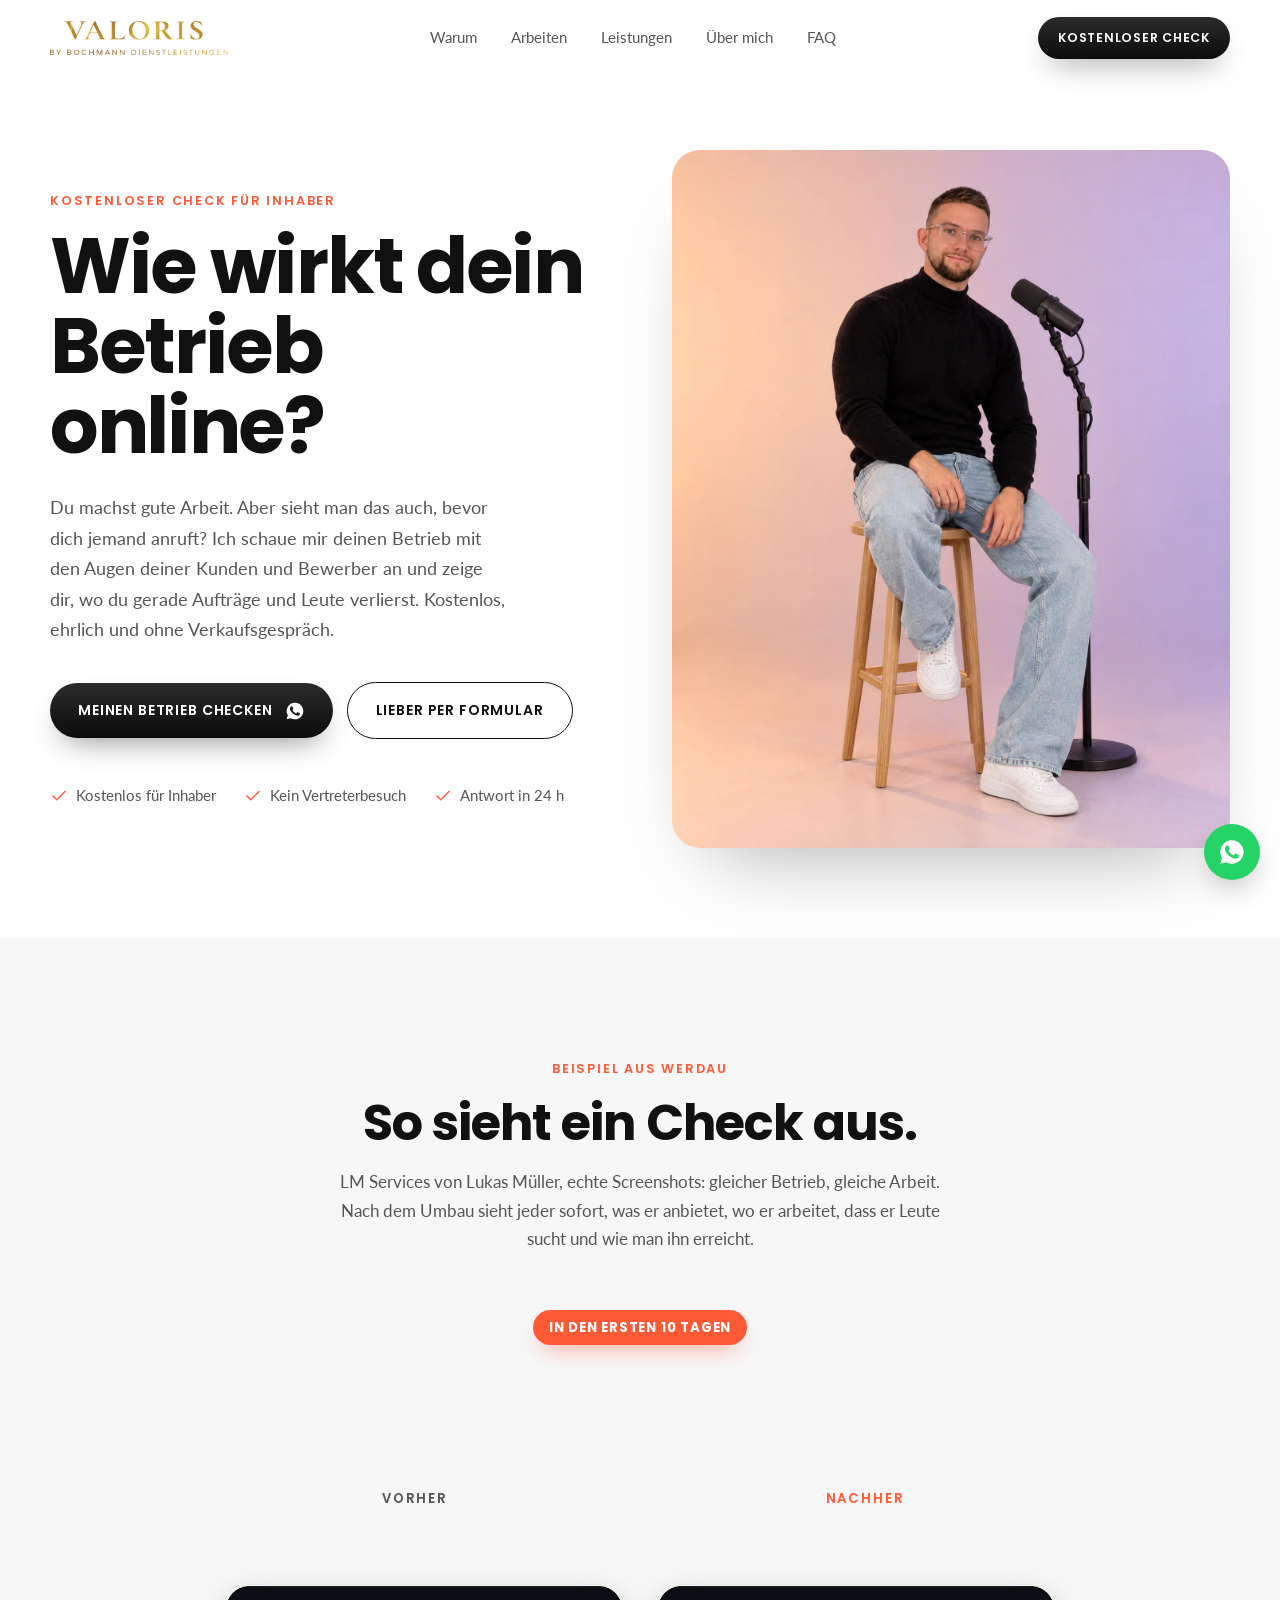
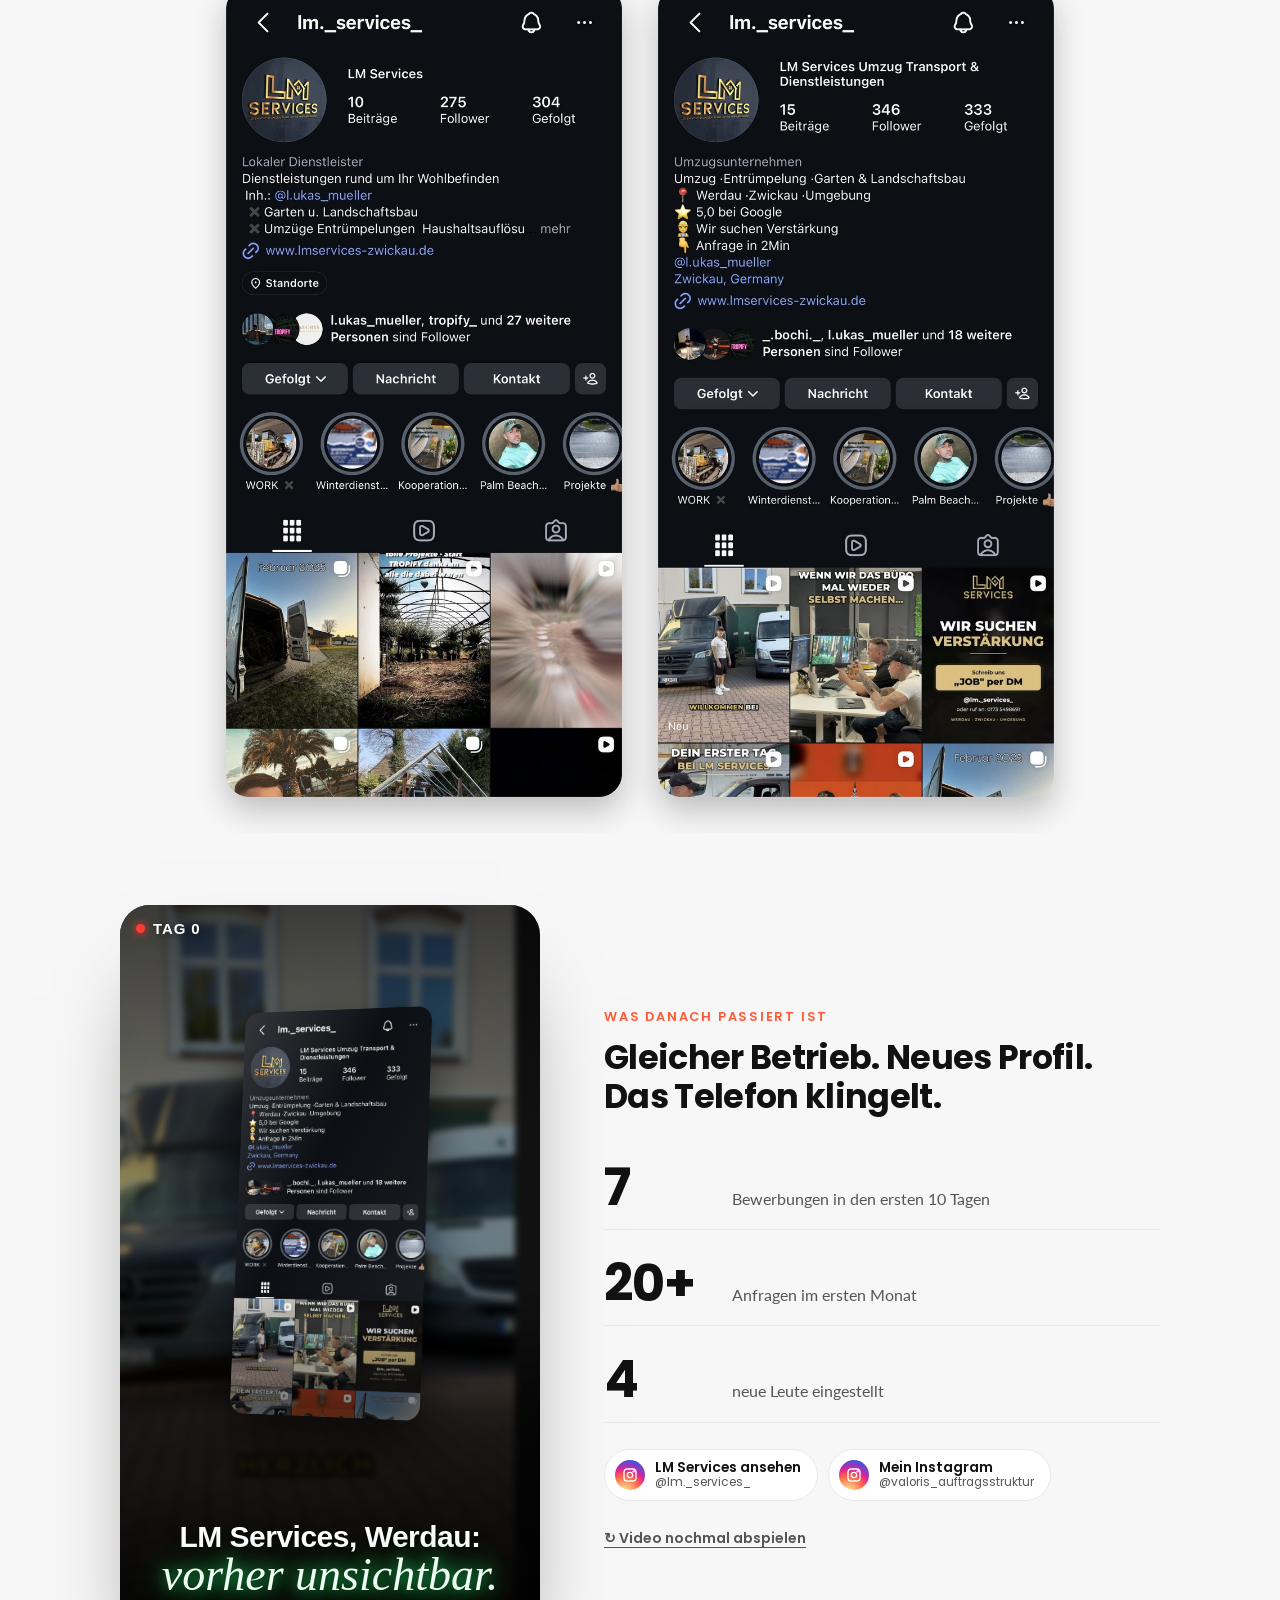
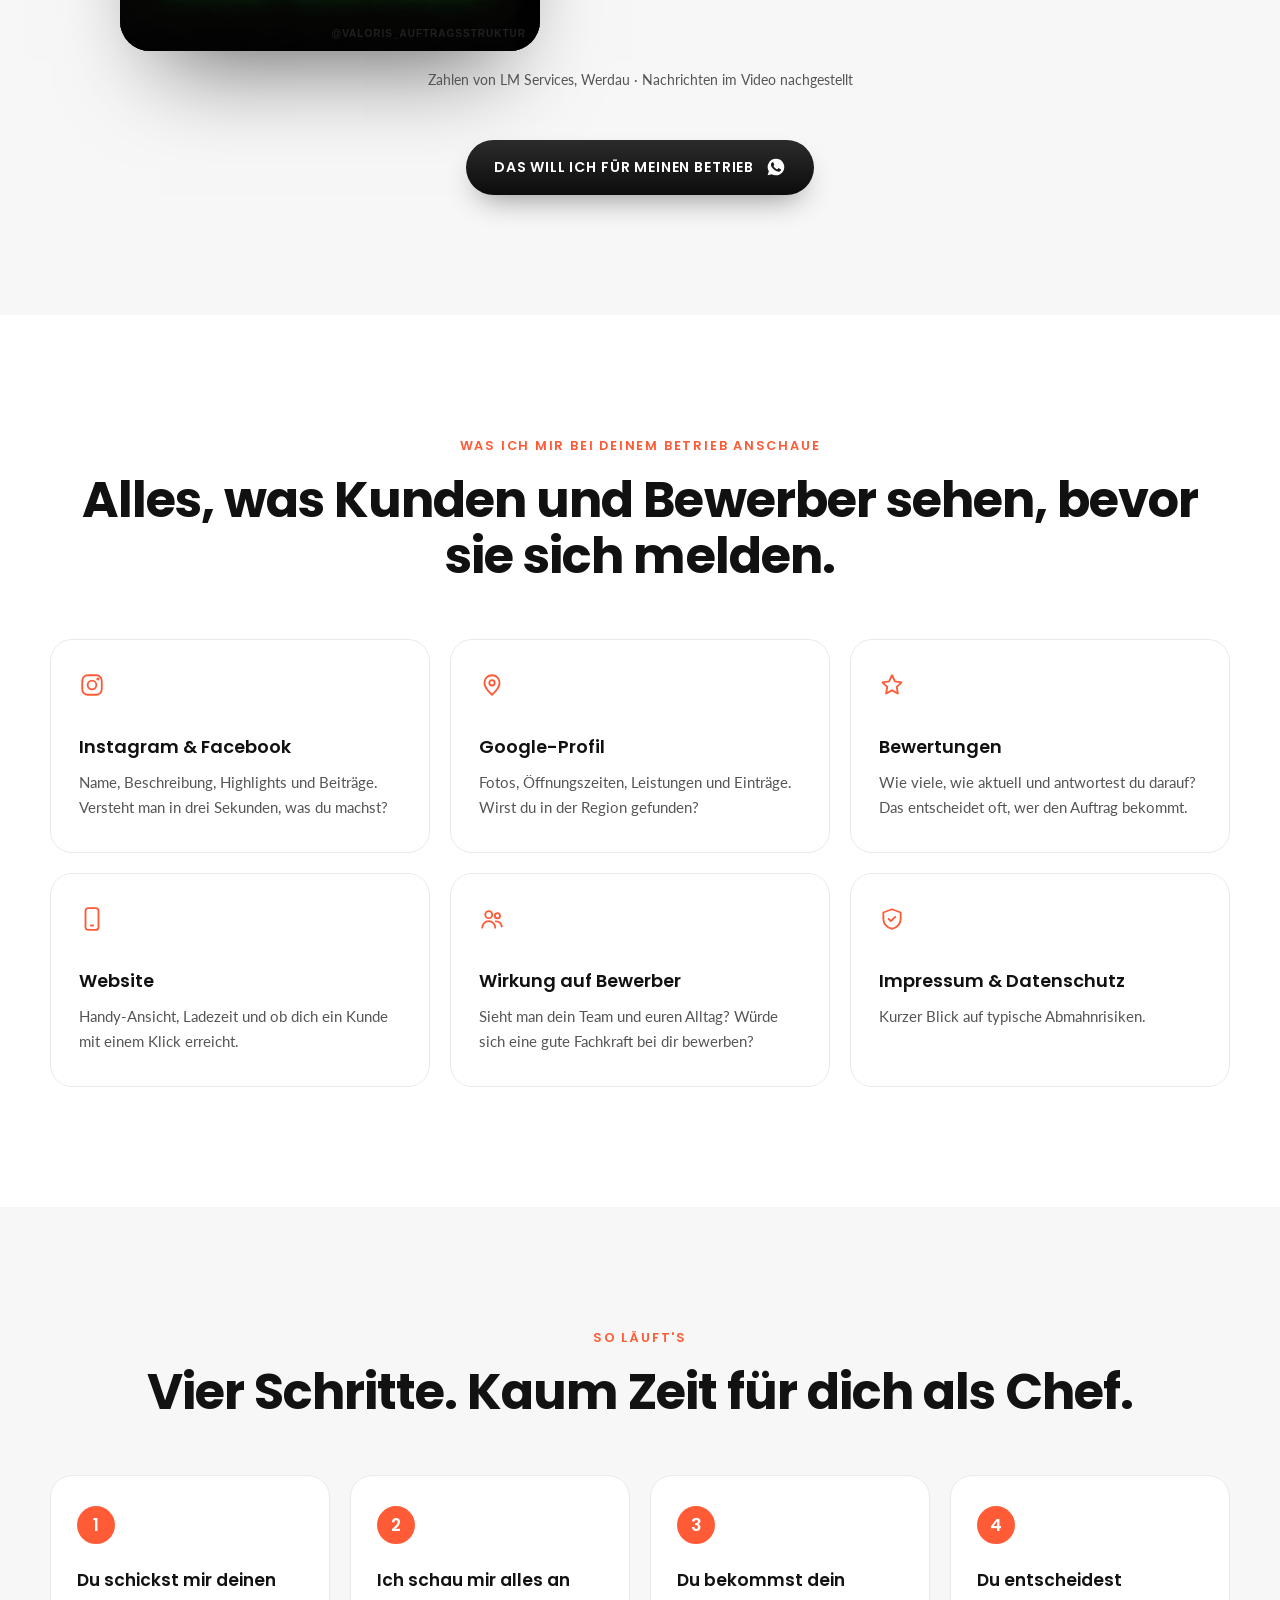
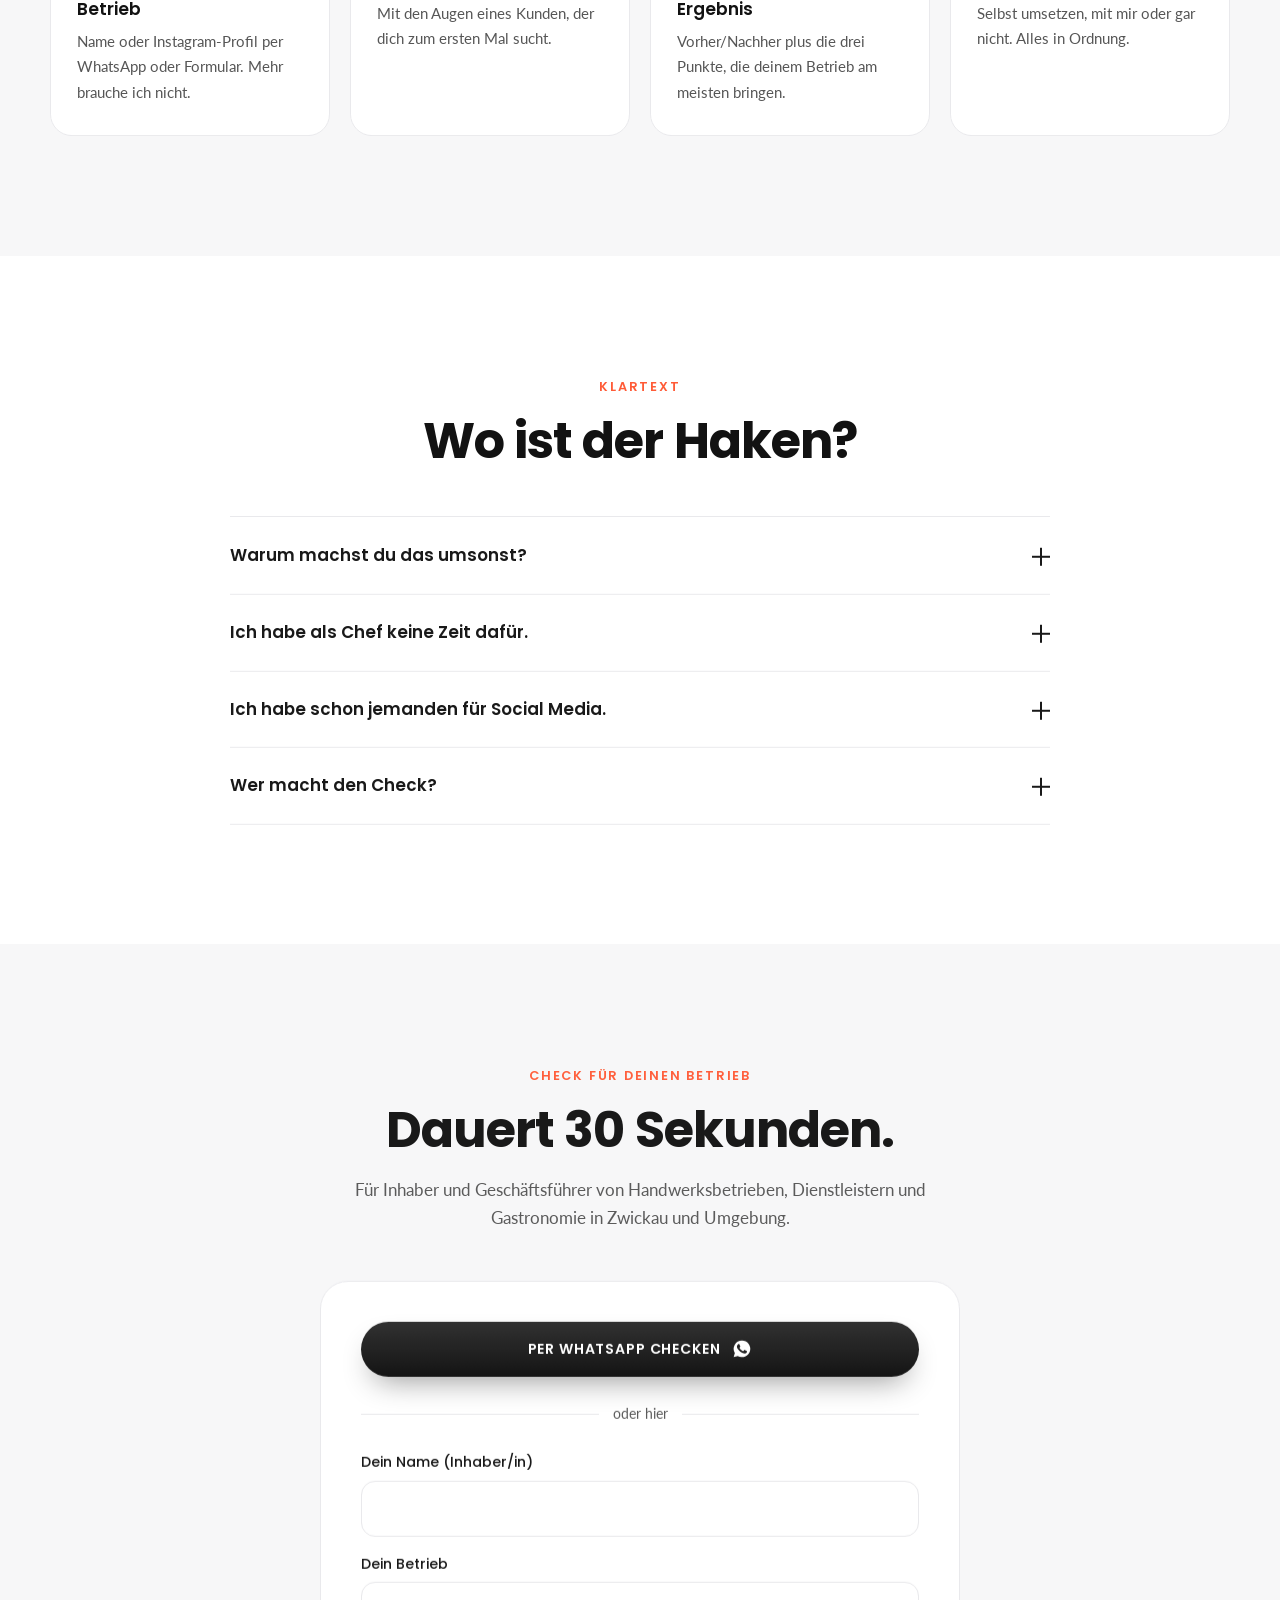
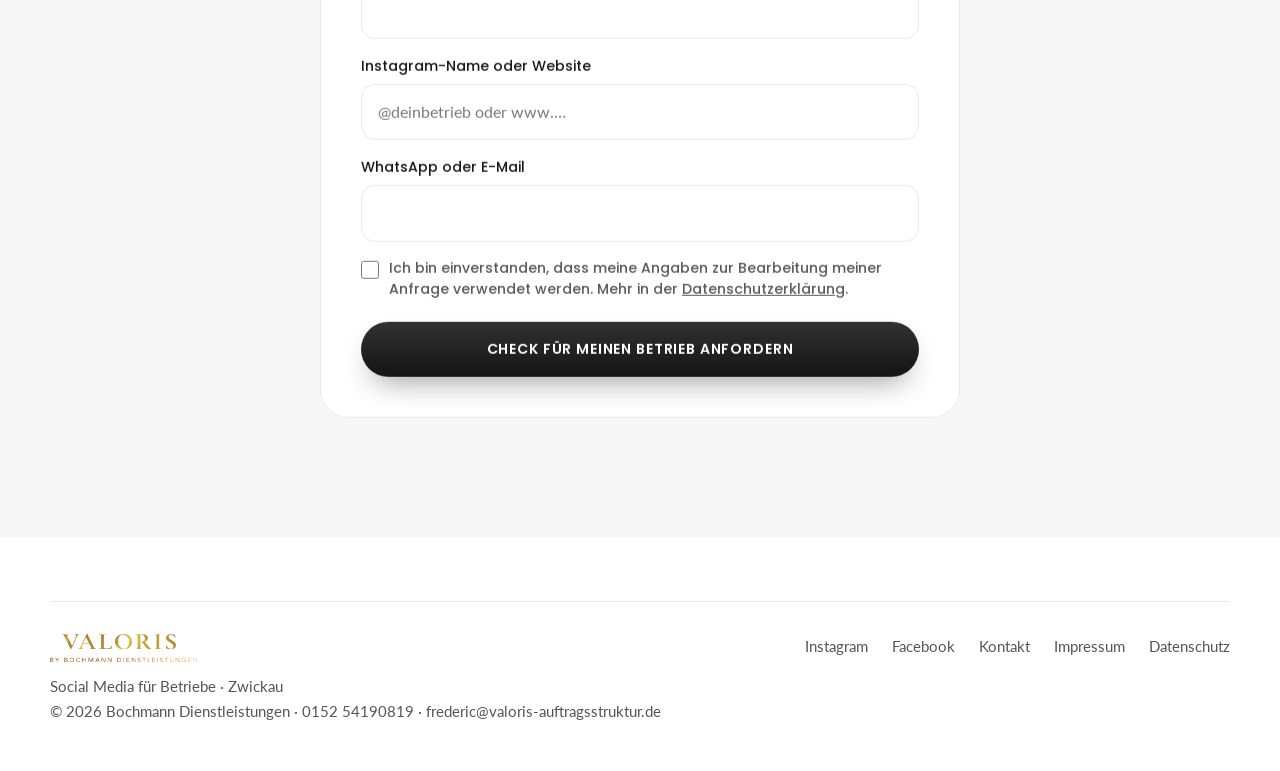
==== commit 3826e7bd: "Startseite: Beispiel LM Services (Vorher/Nachher, Reel mit exakten Markern, Instagram-Links); Reel-B" ====
--- a/check/index.html
+++ b/check/index.html
@@ -243,29 +243,8 @@
 </style>
 <style>
 .hero h1{max-width:12ch}
-.plate{max-width:900px;margin:40px auto 0}
-.vn{display:grid;grid-template-columns:1fr 1fr;max-width:900px;margin:56px auto 0;text-align:center;font-family:'Poppins',sans-serif;font-weight:600;font-size:.82rem;letter-spacing:.14em;text-transform:uppercase}
-.vn span:first-child{color:var(--soft)}.vn span:last-child{color:var(--accent)}
-.vn{position:relative;align-items:end}
-.vn{height:200px}
-.vn>span{align-self:end}
-.arrow{position:absolute;left:50%;top:0;transform:translateX(-50%);width:min(52%,440px);text-align:center;color:var(--accent)}
-.arrow b{display:inline-block;background:var(--accent);color:#fff;border-radius:999px;padding:7px 16px;font-size:.82rem;font-weight:700;letter-spacing:.06em;box-shadow:0 10px 24px -10px rgba(255,90,54,.7);animation:pill 3.6s var(--ease) infinite}
-.arrow svg{display:block;width:100%;height:auto;margin-top:-4px;overflow:visible;fill:none;stroke:currentColor;stroke-width:5;stroke-linecap:round;stroke-linejoin:round}
-.arrow .ln{stroke-dasharray:1;stroke-dashoffset:1;animation:draw 3.6s cubic-bezier(.65,0,.35,1) infinite}
-.arrow .hd{stroke-dasharray:1;stroke-dashoffset:1;animation:head 3.6s ease-out infinite}
-@keyframes draw{0%{stroke-dashoffset:1;opacity:1}35%{stroke-dashoffset:0}85%{stroke-dashoffset:0;opacity:1}100%{stroke-dashoffset:0;opacity:0}}
-@keyframes head{0%,33%{stroke-dashoffset:1;opacity:1}45%{stroke-dashoffset:0}85%{opacity:1;stroke-dashoffset:0}100%{opacity:0;stroke-dashoffset:0}}
-@keyframes pill{0%,100%{transform:scale(1)}40%{transform:scale(1.08)}50%{transform:scale(1)}}
-@media(prefers-reduced-motion:reduce){.arrow .ln,.arrow .hd,.arrow b{animation:none;stroke-dashoffset:0}}
-.facts.lm{margin-top:40px}
-.facts.lm .fact{background:#fff}
-.lm-note{text-align:center;color:var(--soft);font-size:.85rem;margin-top:18px}
-@media(max-width:600px){.vn{grid-template-columns:1fr 1fr;margin-top:40px}.vn{height:130px}.arrow{width:62%}.arrow b{font-size:.62rem;padding:5px 10px}.arrow svg{stroke-width:6}.facts.lm{grid-template-columns:repeat(3,1fr);gap:8px}.facts.lm .fact{padding:16px 12px}.facts.lm .num{font-size:2rem;margin-top:8px}.facts.lm h3{font-size:.78rem;margin:8px 0 0}.facts.lm p{display:none}.facts.lm .tag{font-size:.6rem}}
-.midcta{text-align:center;margin-top:48px}
 .for{display:flex;flex-wrap:wrap;gap:10px;margin-top:22px}
 .for span{border:1px solid var(--line);border-radius:999px;padding:7px 14px;font-size:.88rem;color:var(--soft)}
-.plate img{width:100%;height:auto;display:block}
 .cap{text-align:center;color:var(--soft);font-size:.92rem;margin-top:18px}
 .cards3{grid-template-columns:repeat(3,1fr)}
 .steps4{display:grid;grid-template-columns:repeat(4,1fr);gap:20px;margin-top:56px;counter-reset:s}
@@ -288,58 +267,9 @@
 button.btn{border:0;cursor:pointer;font-family:'Poppins',sans-serif}
 @media(max-width:960px){.cards3,.steps4{grid-template-columns:1fr 1fr}}
 @media(max-width:600px){.cards3,.steps4{grid-template-columns:1fr}.formwrap{padding:26px 20px;border-radius:22px}}
-
-
-/* Reel-Ablauf (Stil Yakiv: echte Kulisse, schwebende Karte, Neon-Marker, Karaoke-UT, iOS-Banner) */
-.reelwrap{display:grid;grid-template-columns:420px 1fr;gap:64px;align-items:center;max-width:1040px;margin:72px auto 0}
-.stage{position:relative;aspect-ratio:9/16;border-radius:30px;overflow:hidden;background:#111;box-shadow:0 50px 90px -40px rgba(0,0,0,.6);isolation:isolate}
-.stage video,.stage .bgimg{position:absolute;inset:-6%;width:112%;height:112%;object-fit:cover;filter:blur(3px) brightness(.55) saturate(1.1);z-index:-2}
-.stage::after{content:'';position:absolute;inset:0;z-index:-1;background:linear-gradient(180deg,rgba(0,0,0,.45),rgba(0,0,0,0) 30%,rgba(0,0,0,0) 55%,rgba(0,0,0,.7))}
-.sc-day{position:absolute;left:16px;top:16px;display:flex;align-items:center;gap:8px;font:800 15px/1 'Helvetica Neue',Arial,sans-serif;color:#fff;letter-spacing:.06em;text-shadow:0 2px 8px rgba(0,0,0,.6)}
-.sc-day i{width:9px;height:9px;border-radius:50%;background:#ff3b30;box-shadow:0 0 10px #ff3b30;animation:rec 1s steps(2) infinite}
-@keyframes rec{50%{opacity:.2}}
-.sc-wz{position:absolute;right:14px;bottom:12px;font:700 10px/1 'Helvetica Neue',Arial,sans-serif;letter-spacing:.1em;color:rgba(255,255,255,.7)}
-.persp{position:absolute;inset:0;perspective:1800px;perspective-origin:50% 40%}
-.shade{position:absolute;inset:0;z-index:2;pointer-events:none;background:linear-gradient(180deg,rgba(0,0,0,0) 52%,rgba(0,0,0,.55) 68%,rgba(0,0,0,.85))}
-.card3d{position:absolute;left:50%;top:41%;width:58%;transform-style:preserve-3d;transition:transform 1.1s cubic-bezier(.22,1,.36,1);will-change:transform}
-.card3d .fr{position:relative;border-radius:18px;overflow:hidden;box-shadow:0 30px 60px rgba(0,0,0,.6),0 0 0 1px rgba(255,255,255,.12) inset;background:#0b0b0d}
-.card3d img{display:block;width:100%;height:auto}
-.card3d .fr::after{content:'';position:absolute;inset:0;background:linear-gradient(115deg,rgba(255,255,255,.16),rgba(255,255,255,0) 40%,rgba(255,255,255,.05) 85%);pointer-events:none}
-.mk{position:absolute;border:2.5px solid #22c55e;border-radius:7px;box-shadow:0 0 10px #22c55e,0 0 26px #22c55e,inset 0 0 10px rgba(34,197,94,.5);opacity:0;transform:scale(1.25);transition:opacity .35s,transform .45s cubic-bezier(.2,1.5,.4,1)}
-.mk.on{opacity:1;transform:none}
-.mk b{position:absolute;right:-11px;top:-11px;width:22px;height:22px;border-radius:50%;background:#22c55e;color:#fff;font:900 13px/22px Arial;text-align:center;box-shadow:0 3px 10px rgba(0,0,0,.4)}
-.notes{position:absolute;left:10px;right:10px;top:44px;display:grid;gap:7px;z-index:3}
-.ios{display:flex;gap:10px;align-items:flex-start;padding:10px 12px;border-radius:18px;background:rgba(245,245,247,.82);-webkit-backdrop-filter:blur(18px) saturate(1.6);backdrop-filter:blur(18px) saturate(1.6);box-shadow:0 10px 30px rgba(0,0,0,.35);font-family:-apple-system,'Helvetica Neue',Arial,sans-serif;color:#111;animation:drop .55s cubic-bezier(.2,1.3,.4,1) both}
-.ios.out{animation:lift .4s ease-in both}
-.ios .ap{flex:none;width:30px;height:30px;border-radius:8px;display:grid;place-items:center}
-.ios .ap svg{width:18px;height:18px}
-.ios .igp{background:radial-gradient(circle at 30% 107%,#fdf497 0%,#fd5949 45%,#d6249f 60%,#285aeb 90%)}
-.ios .wap{background:#25d366}
-.ios .tx{flex:1;min-width:0;line-height:1.25}
-.ios .tx div{display:flex;justify-content:space-between;font-size:12px;font-weight:700}
-.ios .tx div span{font-weight:400;color:#666;font-size:11px}
-.ios .tx p{font-size:12px;margin-top:1px;white-space:nowrap;overflow:hidden;text-overflow:ellipsis;color:#222}
-@keyframes drop{0%{opacity:0;transform:translateY(-30px) scale(.94)}100%{opacity:1;transform:none}}
-@keyframes lift{to{opacity:0;transform:translateY(-14px) scale(.96)}}
-.ut{position:absolute;left:14px;right:14px;bottom:7%;text-align:center;line-height:1.02;z-index:4;text-shadow:0 4px 18px rgba(0,0,0,.8),0 1px 3px rgba(0,0,0,.9)}
-.ut span{display:block;opacity:0;transform:translateY(10px) scale(.96);transition:opacity .3s,transform .45s cubic-bezier(.2,1.4,.4,1)}
-.ut.on span{opacity:1;transform:none}
-.ut.on span:nth-child(2){transition-delay:.18s}
-.ut .s{font:800 30px/1.05 'Helvetica Neue',Arial,sans-serif;color:#fff;letter-spacing:-.5px}
-.ut .k{font-family:'Instrument Serif',Georgia,serif;font-style:italic;font-size:46px;color:#f0fff4;text-shadow:0 0 16px #22c55e,0 0 40px #16a34a,0 4px 14px rgba(0,0,0,.7)}
 .replay2{position:absolute;inset:auto 0 0 0;margin:auto;display:none}
-.reelside{min-width:0}.reelside .eyebrow{margin-bottom:12px}
-.reelside h3{font-size:clamp(1.6rem,2.6vw,2.1rem);font-weight:700;line-height:1.15;letter-spacing:-.02em}
-.kpis{margin-top:30px;display:grid;gap:12px}
-.kpi{display:flex;align-items:baseline;gap:18px;padding:16px 0;border-bottom:1px solid var(--line);transition:color .3s}
-.kpi .num{font-size:3.2rem;margin:0;min-width:110px;color:var(--ink);transition:color .3s}
-.kpi p{color:var(--soft);font-size:1rem}
-.kpi.hit .num{color:#16a34a}
-.preplay{margin-top:26px;background:none;border:0;cursor:pointer;font-family:'Poppins',sans-serif;font-size:.88rem;font-weight:600;color:var(--soft);text-decoration:underline;text-underline-offset:4px;padding:0}
-.preplay:hover{color:var(--ink)}
-@media(max-width:860px){.reelwrap{grid-template-columns:1fr;gap:34px;margin-top:56px}.stage{max-width:380px;width:100%;margin:0 auto}.reelside{text-align:center}.kpi{justify-content:center}.kpi .num{min-width:0;font-size:2.4rem}}
-@media(prefers-reduced-motion:reduce){.card3d,.mk,.ut span{transition:none}.ios{animation:none}}
 </style>
+<link rel="stylesheet" href="../assets/v2/case.css">
 <script>document.documentElement.classList.add('js')</script>
 </head>
 <body>
@@ -384,22 +314,26 @@
   </div>
 </section>
 
-<section class="journey">
+
+<section class="journey" id="beispiel">
   <div class="wrap">
     <div class="center">
       <div class="eyebrow rv">Beispiel aus Werdau</div>
       <h2 class="rv">So sieht ein Check aus.</h2>
-      <p class="lead rv">LM Services von Lukas Müller, echte Screenshots: gleicher Betrieb, gleiche Arbeit. Nach dem Check sieht jeder sofort, was er anbietet, wo er arbeitet, dass er Leute sucht und wie man ihn erreicht.</p>
+      <p class="lead rv">LM Services von Lukas Müller, echte Screenshots: gleicher Betrieb, gleiche Arbeit. Nach dem Umbau sieht jeder sofort, was er anbietet, wo er arbeitet, dass er Leute sucht und wie man ihn erreicht.</p>
     </div>
     <div class="vn rv"><span>Vorher</span><div class="arrow"><b>In den ersten 10 Tagen</b><svg viewBox="0 0 400 110"><path class="ln" pathLength="1" d="M18 98 C 60 20, 330 0, 372 88"/><path class="hd" pathLength="1" d="M346 74 L374 92 L384 60"/></svg></div><span>Nachher</span></div>
-    <div class="plate rv"><img src="img/lm-vorher-nachher.jpg" alt="Instagram-Profil von LM Services vorher und nachher: klarer Name, Leistungen, Region, Google-Bewertung, Stellenaufruf und neue Reels" width="1600" height="1570" loading="lazy"></div>
+    <div class="plate rv"><img src="../check/img/lm-vorher-nachher.jpg" alt="Instagram-Profil von LM Services vorher und nachher: klarer Name, Leistungen, Region, Google-Bewertung, Stellenaufruf und neue Reels" width="1600" height="1570" loading="lazy"></div>
     <div class="reelwrap">
       <div class="stage rv" id="stage" aria-label="Ablauf bei LM Services als kurzes Video">
         <video src="../assets/social/lm-imagefilm-loop.mp4" poster="../assets/social/lm-imagefilm.jpg" muted loop playsinline preload="metadata"></video>
-        <div class="persp"><div class="card3d" id="card"><div class="fr"><img src="img/lm-nachher.jpg" alt="" width="760" height="1557">
-          <div class="mk" id="mk1" style="left:29%;top:8.6%;width:68%;height:4.6%"><b>✓</b></div>
-          <div class="mk" id="mk2" style="left:2.5%;top:22.2%;width:80%;height:10.4%"><b>✓</b></div>
-          <div class="mk" id="mk3" style="left:66.6%;top:71.6%;width:33%;height:21.6%"><b>✓</b></div>
+        <div class="persp"><div class="card3d" id="card"><div class="fr"><img src="../check/img/lm-nachher.jpg" alt="" width="760" height="1557">
+          <div class="mk" id="mk1" style="left:27.4%;top:8.6%;width:58.0%;height:4.6%"><b>✓</b></div>
+          <div class="mk" id="mk2" style="left:2.6%;top:22.7%;width:77.0%;height:2.4%"><b>✓</b></div>
+          <div class="mk" id="mk3" style="left:2.6%;top:26.6%;width:31.0%;height:2.3%"><b>✓</b></div>
+          <div class="mk" id="mk4" style="left:2.6%;top:28.6%;width:45.0%;height:2.3%"><b>✓</b></div>
+          <div class="mk" id="mk5" style="left:59.4%;top:47.9%;width:27.8%;height:4.6%"><b>✓</b></div>
+          <div class="mk" id="mk6" style="left:66.4%;top:71.4%;width:33.4%;height:22.0%"><b>✓</b></div>
         </div></div></div>
         <div class="shade"></div>
         <div class="notes" id="notes"></div>
@@ -415,6 +349,10 @@
           <div class="kpi rv" id="k2"><div class="num">20+</div><p>Anfragen im ersten Monat</p></div>
           <div class="kpi rv" id="k3"><div class="num">4</div><p>neue Leute eingestellt</p></div>
         </div>
+        <div class="iglinks rv">
+          <a class="iglink" href="https://www.instagram.com/lm._services_/" target="_blank" rel="noopener"><i><svg viewBox="0 0 24 24"><rect x="3" y="3" width="18" height="18" rx="5"/><circle cx="12" cy="12" r="4"/><circle cx="17.5" cy="6.5" r=".8" fill="#fff"/></svg></i><span>LM Services ansehen<small>@lm._services_</small></span></a>
+          <a class="iglink" href="https://www.instagram.com/valoris_auftragsstruktur/" target="_blank" rel="noopener"><i><svg viewBox="0 0 24 24"><rect x="3" y="3" width="18" height="18" rx="5"/><circle cx="12" cy="12" r="4"/><circle cx="17.5" cy="6.5" r=".8" fill="#fff"/></svg></i><span>Mein Instagram<small>@valoris_auftragsstruktur</small></span></a>
+        </div>
         <button class="preplay" id="pReplay" type="button">↻ Video nochmal abspielen</button>
       </div>
     </div>
@@ -521,48 +459,6 @@
 </script>
 <script src="../assets/v2/clean-url.js"></script>
 
-<script>
-(function(){
-  const st=document.getElementById('stage'); if(!st) return;
-  const $=id=>document.getElementById(id), card=$('card'), notes=$('notes'), ut=$('ut'), vid=st.querySelector('video');
-  const IG='<svg viewBox="0 0 24 24" fill="none" stroke="#fff" stroke-width="2"><rect x="3" y="3" width="18" height="18" rx="5"/><circle cx="12" cy="12" r="4"/><circle cx="17.5" cy="6.5" r="1" fill="#fff"/></svg>';
-  const WA='<svg viewBox="0 0 24 24" fill="#fff"><path d="M12 2a10 10 0 0 0-8.6 15.1L2 22l5-1.3A10 10 0 1 0 12 2Zm5.8 14.2c-.2.7-1.4 1.3-2 1.4-.5.1-1.2.1-1.9-.1-3-1-5.6-3.6-6.5-6.2-.3-.9.1-2.1.9-2.6.3-.2.8-.2 1 .2l.9 2.1c.1.3 0 .6-.2.8l-.5.6c.6 1.2 1.6 2.2 2.8 2.8l.6-.6c.2-.2.5-.3.8-.2l2 1c.3.2.4.5.3.8Z"/></svg>';
-  // Kamera-Positionen der Karte
-  const CAM={start:'translate(-50%,-50%) rotateY(-20deg) rotateX(6deg) scale(.82)',
-             full:'translate(-50%,-50%) rotateY(-10deg) rotateX(4deg) rotateZ(-1.5deg)',
-             bio:'translate(-50%,-50%) translateY(16%) rotateY(-6deg) rotateX(3deg) scale(1.3)',
-             grid:'translate(-50%,-50%) translate(-10%,-24%) rotateY(-10deg) rotateX(4deg) scale(1.3)',
-             end:'translate(-50%,-50%) rotateY(9deg) rotateX(3deg) rotateZ(1.5deg) scale(.95)'};
-  const T=[ // [Sekunde, Aktion]
-    [0,  ()=>{cam('start');say('Lukas, LM Services:','vorher unsichtbar.');day(0)}],
-    [.4, ()=>cam('full')],
-    [1.8,()=>{say('Wir bauen sein Profil','neu auf.');mk(1)}],
-    [3.0,()=>{cam('bio');mk(2)}],
-    [4.4,()=>{day(2);note('ig','lm._services_','Hey, sucht ihr noch Leute? 👋')}],
-    [5.2,()=>{day(3);say('Tag 3:','erste Bewerbungen');note('wa','Bewerbung','Hallo, ich würde gern als Umzugshelfer…')}],
-    [6.4,()=>{day(6);note('ig','lm._services_','Bewerbung als Fahrer Klasse B')}],
-    [7.4,()=>{cam('grid');mk(3);day(10);say('Tag 10:','7 Bewerber.');hit(1);note('wa','Bewerbung','Wann kann ich mal vorbeikommen?')}],
-    [9.2,()=>{cam('full');day(18);say('Und die Kunden?','20+ Anfragen.');hit(2);note('ig','Neue Anfrage','Umzug 3-Zimmer, Werdau. Geht das im Mai?')}],
-    [10.3,()=>{day(24);note('wa','Neue Anfrage','Entrümpelung Keller, wann habt ihr Zeit?')}],
-    [11.6,()=>{cam('end');day(30);say('Nach 30 Tagen:','4 neue Leute im Team.');hit(3);note('wa','Lukas','4 Neue eingestellt. Läuft 🔥')}],
-  ];
-  let timers=[];
-  function cam(k){card.style.transform=CAM[k]}
-  function day(d){$('sday').textContent='TAG '+d}
-  function say(a,b){ut.classList.remove('on');setTimeout(()=>{ut.children[0].textContent=a;ut.children[1].textContent=b;ut.classList.add('on')},120)}
-  function mk(n){$('mk'+n).classList.add('on')}
-  function hit(n){$('k'+n).classList.add('hit')}
-  function note(app,ti,tx){const d=document.createElement('div');d.className='ios';
-    d.innerHTML='<i class="ap '+app+'p">'+(app==='ig'?IG:WA)+'</i><div class="tx"><div>'+(app==='ig'?'Instagram':'WhatsApp')+' · '+ti+'<span>jetzt</span></div><p>'+tx+'</p></div>';
-    notes.prepend(d);const all=[...notes.children];if(all.length>2){const o=all[all.length-1];o.classList.add('out');setTimeout(()=>o.remove(),380)}}
-  function reset(){timers.forEach(clearTimeout);timers=[];notes.innerHTML='';ut.classList.remove('on');[1,2,3].forEach(n=>{$('mk'+n).classList.remove('on');$('k'+n).classList.remove('hit')})}
-  function play(){reset();try{vid.currentTime=0;vid.play()}catch(e){}T.forEach(([t,f])=>timers.push(setTimeout(f,t*1000)))}
-  function final(){reset();cam('full');[1,2,3].forEach(n=>{mk(n);hit(n)});day(30);ut.children[0].textContent='Nach 30 Tagen:';ut.children[1].textContent='4 neue Leute im Team.';ut.classList.add('on')}
-  $('pReplay').addEventListener('click',()=>{matchMedia('(prefers-reduced-motion: reduce)').matches?final():play();st.scrollIntoView({behavior:'smooth',block:'center'})});
-  cam('start');
-  if(matchMedia('(prefers-reduced-motion: reduce)').matches){final();return}
-  let done=false;new IntersectionObserver((es,o)=>{es.forEach(x=>{if(x.isIntersecting&&!done){done=true;setTimeout(play,300);o.disconnect()}})},{threshold:.5}).observe(st);
-})();
-</script>
+<script src="../assets/v2/case.js"></script>
 </body>
 </html>
--- a/assets/v2/case.css
+++ b/assets/v2/case.css
@@ -0,0 +1,82 @@
+.plate{max-width:900px;margin:40px auto 0}
+.vn{display:grid;grid-template-columns:1fr 1fr;max-width:900px;margin:56px auto 0;text-align:center;font-family:'Poppins',sans-serif;font-weight:600;font-size:.82rem;letter-spacing:.14em;text-transform:uppercase}
+.vn span:first-child{color:var(--soft)}.vn span:last-child{color:var(--accent)}
+.vn{position:relative;align-items:end}
+.vn{height:200px}
+.vn>span{align-self:end}
+.arrow{position:absolute;left:50%;top:0;transform:translateX(-50%);width:min(52%,440px);text-align:center;color:var(--accent)}
+.arrow b{display:inline-block;background:var(--accent);color:#fff;border-radius:999px;padding:7px 16px;font-size:.82rem;font-weight:700;letter-spacing:.06em;box-shadow:0 10px 24px -10px rgba(255,90,54,.7);animation:pill 3.6s var(--ease) infinite}
+.arrow svg{display:block;width:100%;height:auto;margin-top:-4px;overflow:visible;fill:none;stroke:currentColor;stroke-width:5;stroke-linecap:round;stroke-linejoin:round}
+.arrow .ln{stroke-dasharray:1;stroke-dashoffset:1;animation:draw 3.6s cubic-bezier(.65,0,.35,1) infinite}
+.arrow .hd{stroke-dasharray:1;stroke-dashoffset:1;animation:head 3.6s ease-out infinite}
+@keyframes draw{0%{stroke-dashoffset:1;opacity:1}35%{stroke-dashoffset:0}85%{stroke-dashoffset:0;opacity:1}100%{stroke-dashoffset:0;opacity:0}}
+@keyframes head{0%,33%{stroke-dashoffset:1;opacity:1}45%{stroke-dashoffset:0}85%{opacity:1;stroke-dashoffset:0}100%{opacity:0;stroke-dashoffset:0}}
+@keyframes pill{0%,100%{transform:scale(1)}40%{transform:scale(1.08)}50%{transform:scale(1)}}
+@media(prefers-reduced-motion:reduce){.arrow .ln,.arrow .hd,.arrow b{animation:none;stroke-dashoffset:0}}
+.facts.lm{margin-top:40px}
+.facts.lm .fact{background:#fff}
+.lm-note{text-align:center;color:var(--soft);font-size:.85rem;margin-top:18px}
+@media(max-width:600px){.vn{grid-template-columns:1fr 1fr;margin-top:40px}.vn{height:130px}.arrow{width:62%}.arrow b{font-size:.62rem;padding:5px 10px}.arrow svg{stroke-width:6}.facts.lm{grid-template-columns:repeat(3,1fr);gap:8px}.facts.lm .fact{padding:16px 12px}.facts.lm .num{font-size:2rem;margin-top:8px}.facts.lm h3{font-size:.78rem;margin:8px 0 0}.facts.lm p{display:none}.facts.lm .tag{font-size:.6rem}}
+.midcta{text-align:center;margin-top:48px}
+.plate img{width:100%;height:auto;display:block}
+/* Reel-Ablauf (Stil Yakiv: echte Kulisse, schwebende Karte, Neon-Marker, Karaoke-UT, iOS-Banner) */
+.reelwrap{display:grid;grid-template-columns:420px 1fr;gap:64px;align-items:center;max-width:1040px;margin:72px auto 0}
+.stage{position:relative;aspect-ratio:9/16;border-radius:30px;overflow:hidden;background:#111;box-shadow:0 50px 90px -40px rgba(0,0,0,.6);isolation:isolate}
+.stage video,.stage .bgimg{position:absolute;inset:-6%;width:112%;height:112%;object-fit:cover;filter:blur(3px) brightness(.55) saturate(1.1);z-index:-2}
+.stage::after{content:'';position:absolute;inset:0;z-index:-1;background:linear-gradient(180deg,rgba(0,0,0,.45),rgba(0,0,0,0) 30%,rgba(0,0,0,0) 55%,rgba(0,0,0,.7))}
+.sc-day{position:absolute;left:16px;top:16px;display:flex;align-items:center;gap:8px;font:800 15px/1 'Helvetica Neue',Arial,sans-serif;color:#fff;letter-spacing:.06em;text-shadow:0 2px 8px rgba(0,0,0,.6)}
+.sc-day i{width:9px;height:9px;border-radius:50%;background:#ff3b30;box-shadow:0 0 10px #ff3b30;animation:rec 1s steps(2) infinite}
+@keyframes rec{50%{opacity:.2}}
+.sc-wz{position:absolute;right:14px;bottom:12px;font:700 10px/1 'Helvetica Neue',Arial,sans-serif;letter-spacing:.1em;color:rgba(255,255,255,.7)}
+.persp{position:absolute;inset:0;perspective:1800px;perspective-origin:50% 40%}
+.shade{position:absolute;inset:0;z-index:2;pointer-events:none;background:linear-gradient(180deg,rgba(0,0,0,0) 52%,rgba(0,0,0,.55) 68%,rgba(0,0,0,.85))}
+.card3d{position:absolute;left:50%;top:41%;width:58%;transform-style:preserve-3d;transition:transform 1.1s cubic-bezier(.22,1,.36,1);will-change:transform}
+.card3d .fr{position:relative;border-radius:18px;overflow:hidden;box-shadow:0 30px 60px rgba(0,0,0,.6),0 0 0 1px rgba(255,255,255,.12) inset;background:#0b0b0d}
+.card3d img{display:block;width:100%;height:auto}
+.card3d .fr::after{content:'';position:absolute;inset:0;background:linear-gradient(115deg,rgba(255,255,255,.16),rgba(255,255,255,0) 40%,rgba(255,255,255,.05) 85%);pointer-events:none}
+.mk{position:absolute;border:2.5px solid #22c55e;border-radius:7px;box-shadow:0 0 10px #22c55e,0 0 26px #22c55e,inset 0 0 10px rgba(34,197,94,.5);opacity:0;transform:scale(1.25);transition:opacity .35s,transform .45s cubic-bezier(.2,1.5,.4,1)}
+.mk.on{opacity:1;transform:none}
+.mk b{position:absolute;right:-11px;top:-11px;width:22px;height:22px;border-radius:50%;background:#22c55e;color:#fff;font:900 13px/22px Arial;text-align:center;box-shadow:0 3px 10px rgba(0,0,0,.4)}
+.notes{position:absolute;left:10px;right:10px;top:44px;display:grid;gap:7px;z-index:3}
+.ios{display:flex;gap:10px;align-items:flex-start;padding:10px 12px;border-radius:18px;background:rgba(245,245,247,.82);-webkit-backdrop-filter:blur(18px) saturate(1.6);backdrop-filter:blur(18px) saturate(1.6);box-shadow:0 10px 30px rgba(0,0,0,.35);font-family:-apple-system,'Helvetica Neue',Arial,sans-serif;color:#111;animation:drop .55s cubic-bezier(.2,1.3,.4,1) both}
+.ios.out{animation:lift .4s ease-in both}
+.ios .ap{flex:none;width:30px;height:30px;border-radius:8px;display:grid;place-items:center}
+.ios .ap svg{width:18px;height:18px}
+.ios .igp{background:radial-gradient(circle at 30% 107%,#fdf497 0%,#fd5949 45%,#d6249f 60%,#285aeb 90%)}
+.ios .wap{background:#25d366}
+.ios .tx{flex:1;min-width:0;line-height:1.25}
+.ios .tx div{display:flex;justify-content:space-between;font-size:12px;font-weight:700}
+.ios .tx div span{font-weight:400;color:#666;font-size:11px}
+.ios .tx p{font-size:12px;margin-top:1px;white-space:nowrap;overflow:hidden;text-overflow:ellipsis;color:#222}
+@keyframes drop{0%{opacity:0;transform:translateY(-30px) scale(.94)}100%{opacity:1;transform:none}}
+@keyframes lift{to{opacity:0;transform:translateY(-14px) scale(.96)}}
+.ut{position:absolute;left:14px;right:14px;bottom:7%;text-align:center;line-height:1.02;z-index:4;text-shadow:0 4px 18px rgba(0,0,0,.8),0 1px 3px rgba(0,0,0,.9)}
+.ut span{display:block;opacity:0;transform:translateY(10px) scale(.96);transition:opacity .3s,transform .45s cubic-bezier(.2,1.4,.4,1)}
+.ut.on span{opacity:1;transform:none}
+.ut.on span:nth-child(2){transition-delay:.18s}
+.ut .s{font:800 30px/1.05 'Helvetica Neue',Arial,sans-serif;color:#fff;letter-spacing:-.5px}
+.ut .k{font-family:'Instrument Serif',Georgia,serif;font-style:italic;font-size:46px;color:#f0fff4;text-shadow:0 0 16px #22c55e,0 0 40px #16a34a,0 4px 14px rgba(0,0,0,.7)}
+.reelside{min-width:0}.reelside .eyebrow{margin-bottom:12px}
+.reelside h3{font-size:clamp(1.6rem,2.6vw,2.1rem);font-weight:700;line-height:1.15;letter-spacing:-.02em}
+.kpis{margin-top:30px;display:grid;gap:12px}
+.kpi{display:flex;align-items:baseline;gap:18px;padding:16px 0;border-bottom:1px solid var(--line);transition:color .3s}
+.kpi .num{font-size:3.2rem;margin:0;min-width:110px;color:var(--ink);transition:color .3s}
+.kpi p{color:var(--soft);font-size:1rem}
+.kpi.hit .num{color:#16a34a}
+.preplay{margin-top:26px;background:none;border:0;cursor:pointer;font-family:'Poppins',sans-serif;font-size:.88rem;font-weight:600;color:var(--soft);text-decoration:underline;text-underline-offset:4px;padding:0}
+.preplay:hover{color:var(--ink)}
+@media(max-width:860px){.reelwrap{grid-template-columns:1fr;gap:34px;margin-top:56px}.stage{max-width:380px;width:100%;margin:0 auto}.reelside{text-align:center}.kpi{justify-content:center}.kpi .num{min-width:0;font-size:2.4rem}}
+@media(prefers-reduced-motion:reduce){.card3d,.mk,.ut span{transition:none}.ios{animation:none}}
+.iglinks{display:flex;flex-wrap:wrap;gap:10px;margin-top:26px}
+.iglink{display:inline-flex;align-items:center;gap:10px;padding:10px 16px 10px 10px;border:1px solid var(--line);border-radius:999px;background:#fff;font-family:'Poppins',sans-serif;font-size:.86rem;font-weight:600;transition:border-color .2s,transform .2s}
+.iglink:hover{border-color:var(--ink);transform:translateY(-1px)}
+.iglink i{width:30px;height:30px;border-radius:50%;display:grid;place-items:center;background:radial-gradient(circle at 30% 107%,#fdf497 0%,#fd5949 45%,#d6249f 60%,#285aeb 90%)}
+.iglink i svg{width:16px;height:16px;fill:none;stroke:#fff;stroke-width:2}
+.iglink small{display:block;font-weight:400;font-size:.74rem;color:var(--soft);line-height:1.1}
+.iglink span{line-height:1.15}
+.mk{border-width:2px;border-radius:6px}
+.mk b{width:18px;height:18px;font-size:11px;line-height:18px;right:auto;left:calc(100% + 6px);top:50%;margin-top:-9px}
+#mk6 b{left:auto;right:6px;top:6px;margin-top:0}
+#mk1 b{left:auto;right:-9px;top:-9px;margin-top:0}
+.preplay{display:block}
+@media(max-width:860px){.iglinks{justify-content:center}.preplay{margin-left:auto;margin-right:auto}}
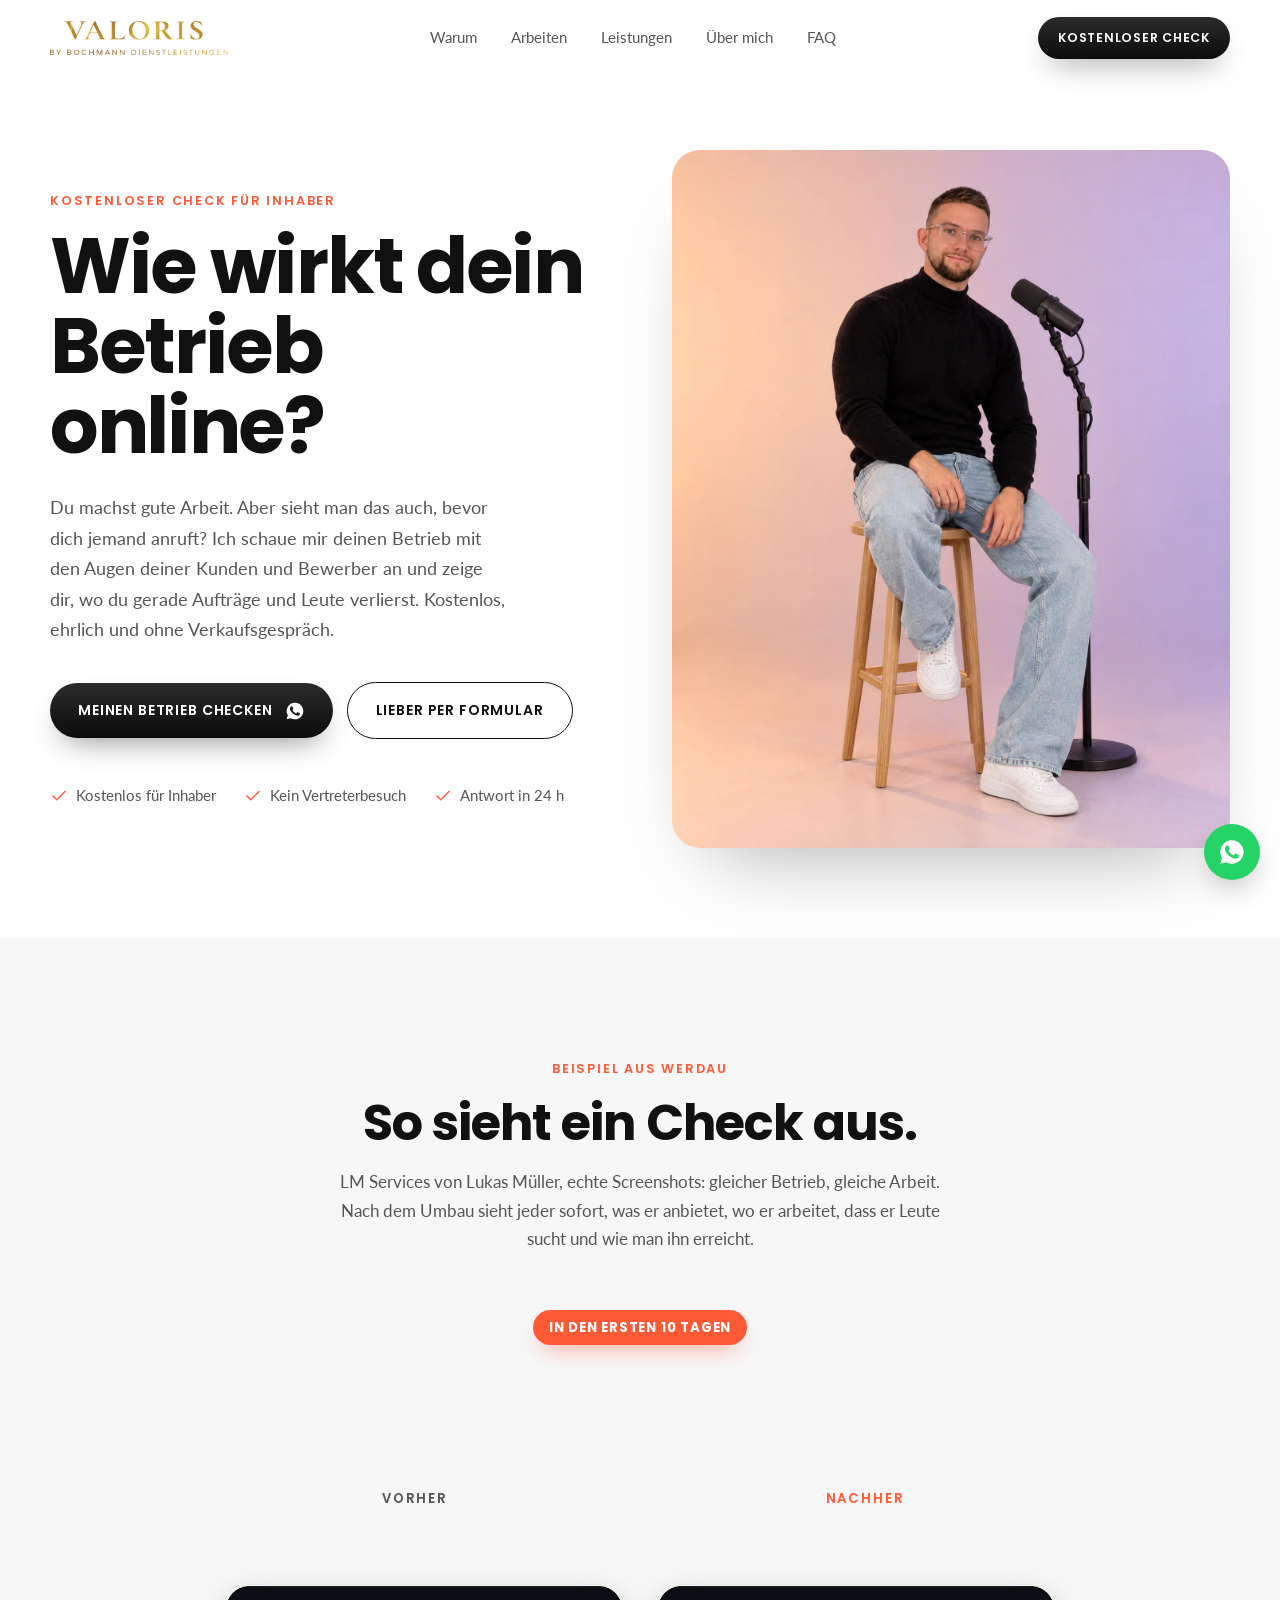
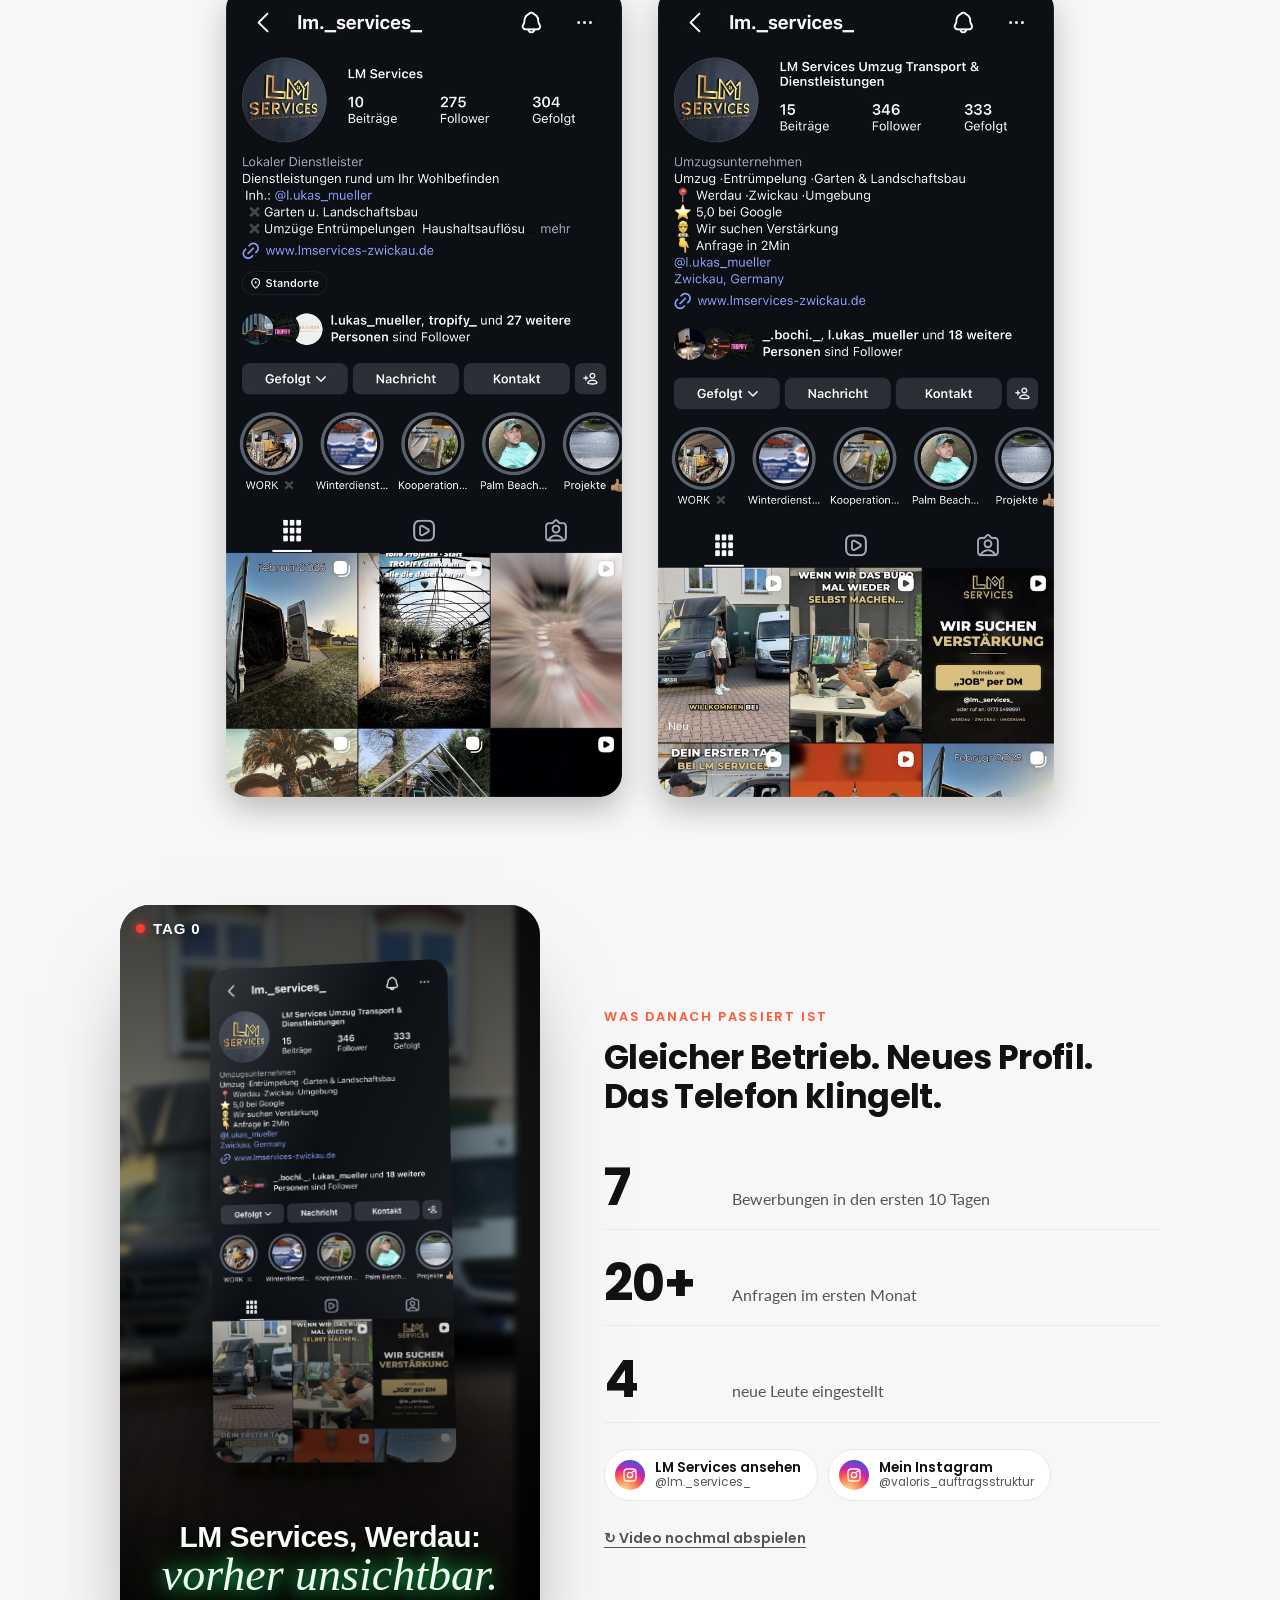
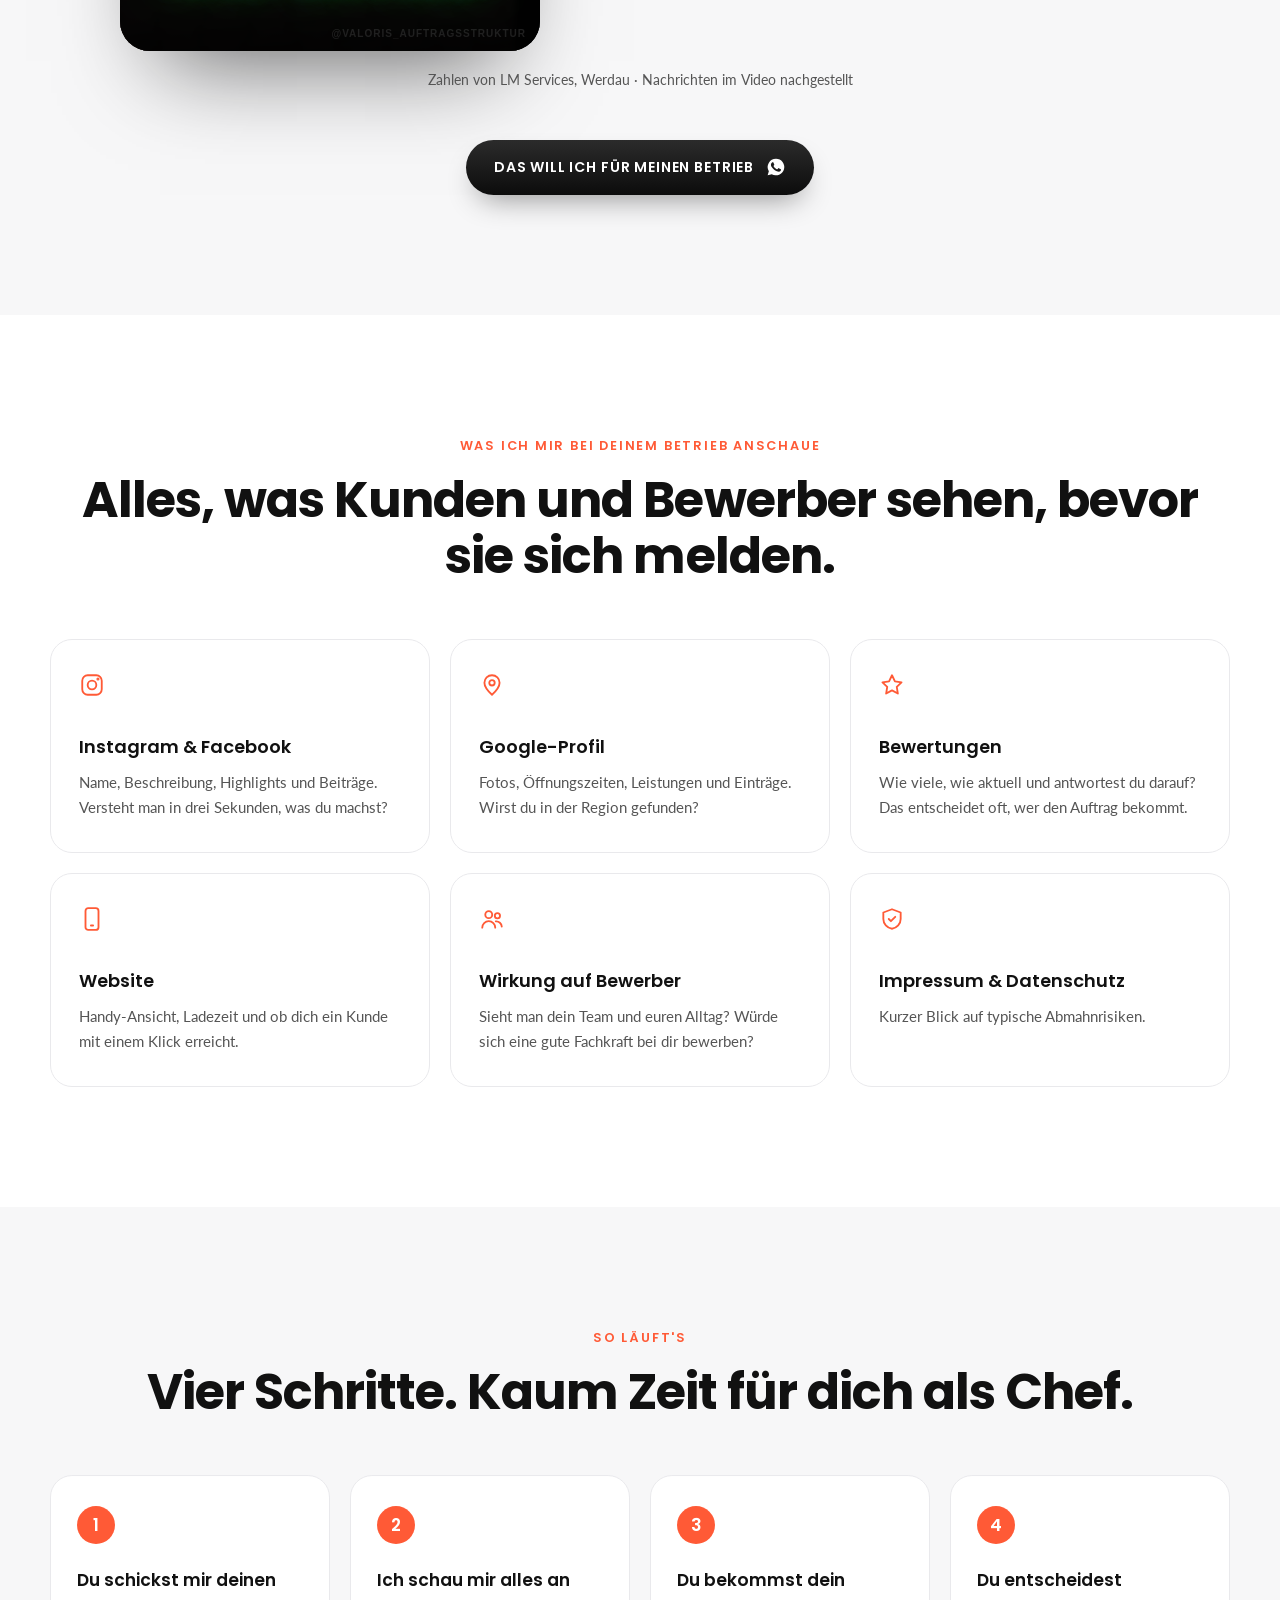
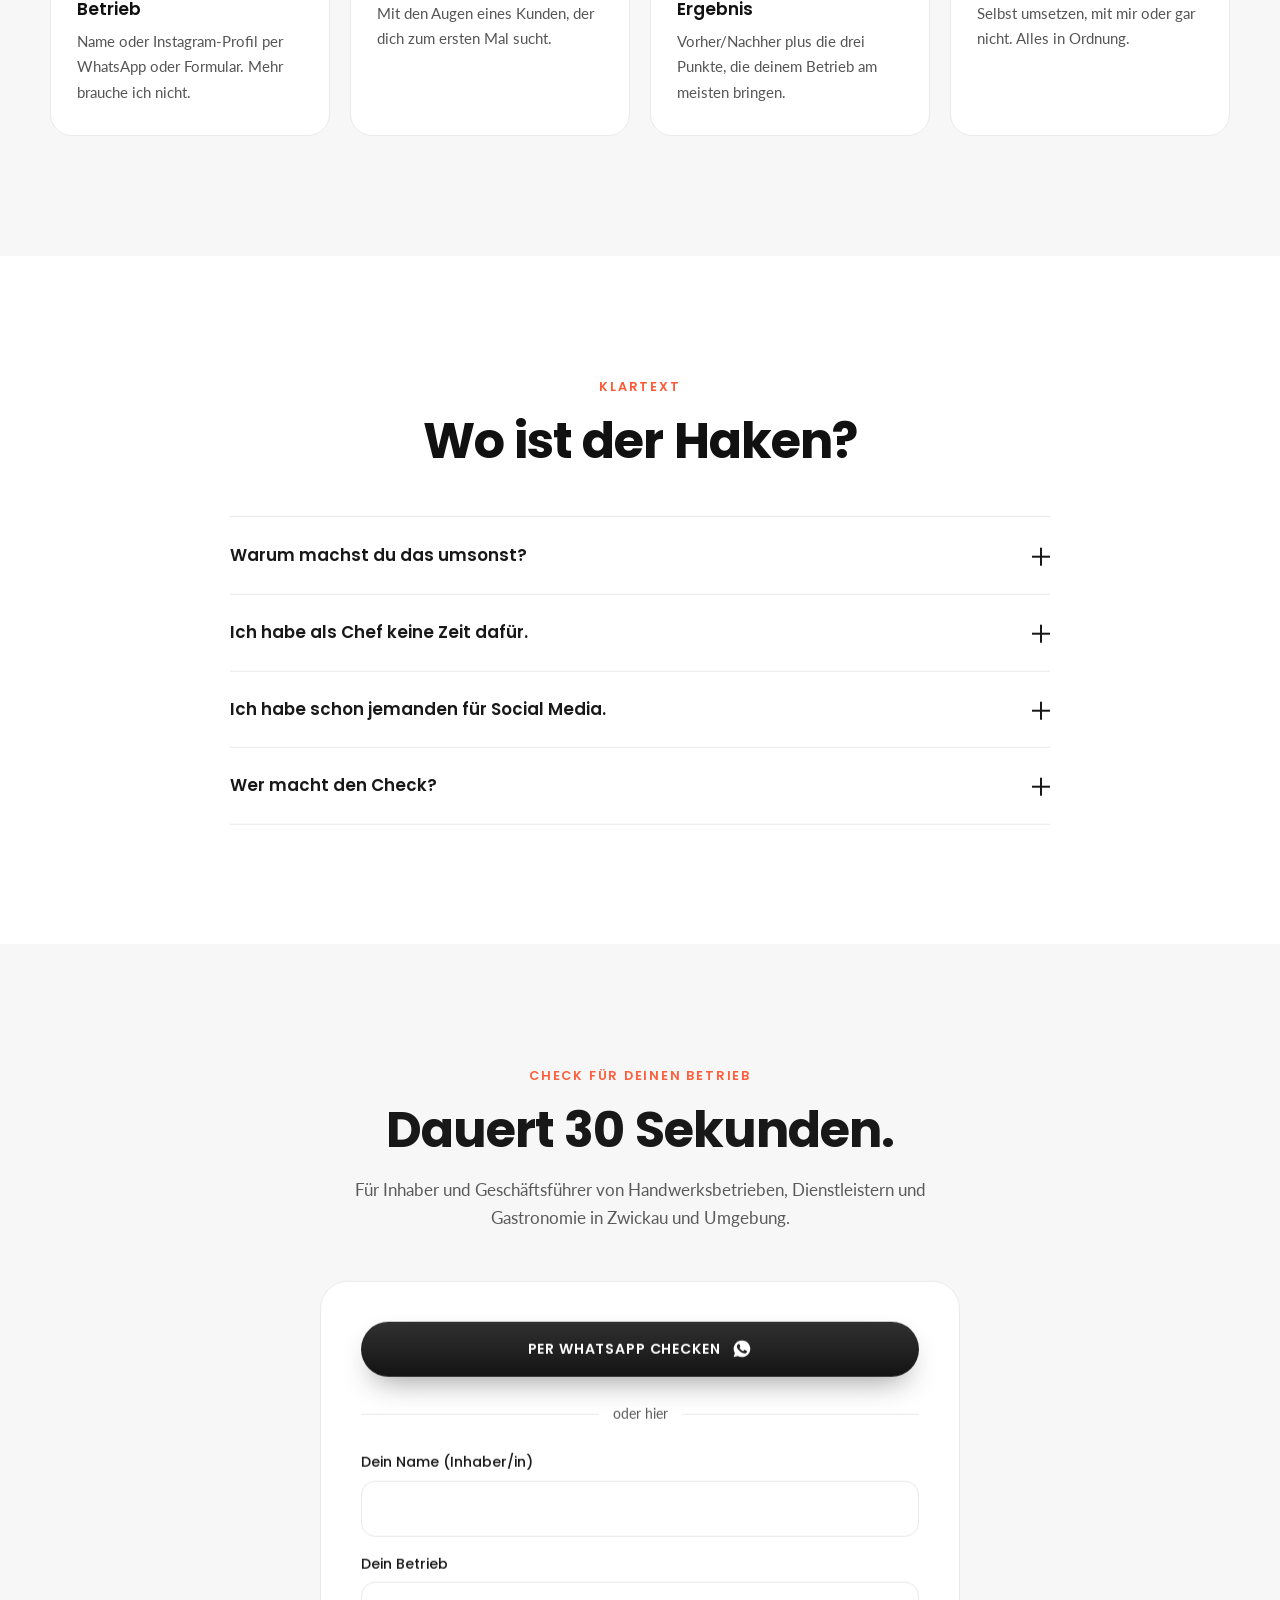
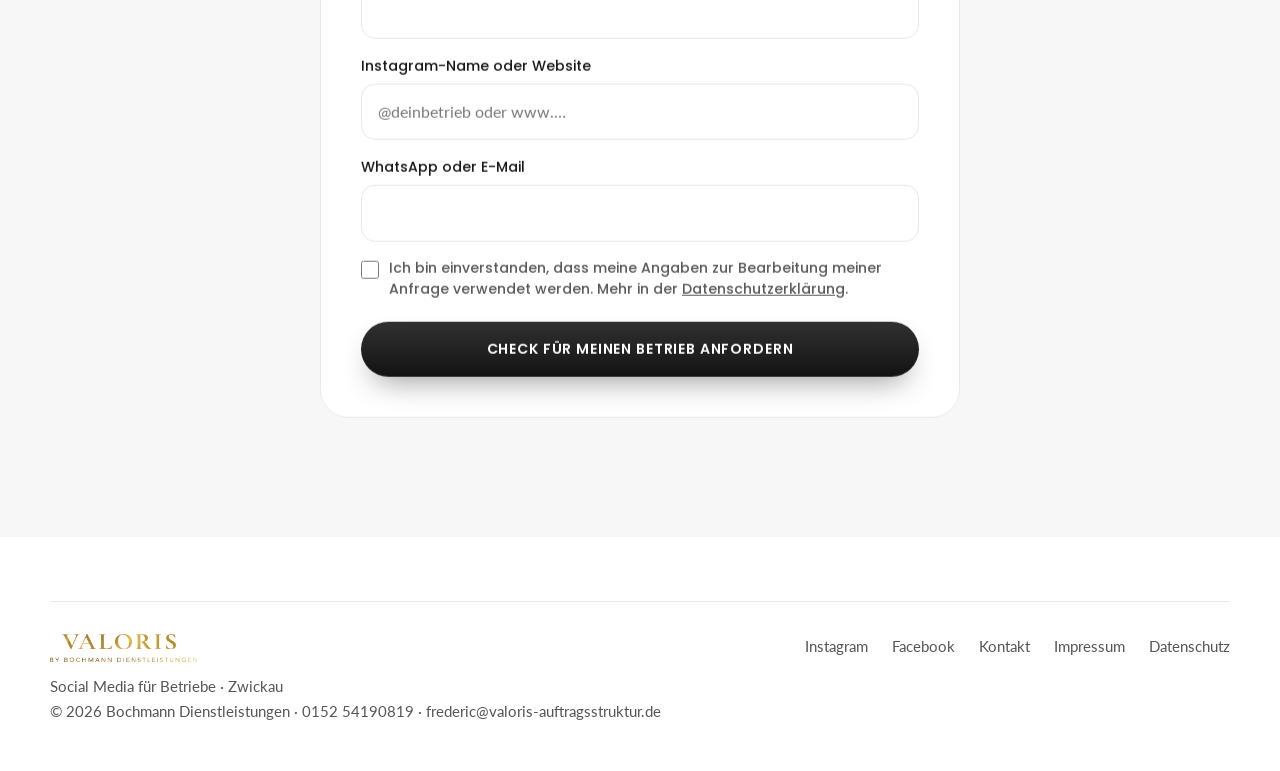
==== commit 254aac45: "SEO: canonical, Open Graph + Twitter-Card auf allen Hauptseiten, Share-Bild og.jpg, ContactPage-Sche" ====
--- a/check/index.html
+++ b/check/index.html
@@ -5,14 +5,18 @@
 <meta name="viewport" content="width=device-width,initial-scale=1">
 <title>Kostenloser Online-Check | VALORIS Zwickau</title>
 <meta name="description" content="Kostenloser Online-Check für Inhaber aus Zwickau und Westsachsen: Wie wirkt dein Betrieb auf Kunden und Bewerber? Instagram, Google, Bewertungen und Website ehrlich geprüft.">
+<link rel="canonical" href="https://www.valoris-auftragsstruktur.de/check/">
+<meta property="og:type" content="website">
+<meta property="og:site_name" content="VALORIS">
+<meta property="og:locale" content="de_DE">
+<meta property="og:url" content="https://www.valoris-auftragsstruktur.de/check/">
+<meta property="og:title" content="Kostenloser Online-Check | VALORIS">
+<meta property="og:description" content="Wie wirkt dein Betrieb online? Kostenloser Check für Inhaber: Instagram, Google, Bewertungen, Website.">
+<meta property="og:image" content="https://www.valoris-auftragsstruktur.de/check/img/lm-vorher-nachher.jpg">
+<meta name="twitter:card" content="summary_large_image">
 <meta name="theme-color" content="#ffffff">
 <link rel="icon" href="../assets/v2/favicon.png">
 <link href="https://fonts.bunny.net/css?family=instrument-serif:400i&display=swap" rel="stylesheet">
-<link rel="canonical" href="https://www.valoris-auftragsstruktur.de/check/">
-<meta property="og:title" content="Kostenloser Online-Check | VALORIS">
-<meta property="og:description" content="Wie wirkt dein Betrieb online? Kostenloser Check für Inhaber: Instagram, Google, Bewertungen, Website.">
-<meta property="og:type" content="website">
-<meta property="og:image" content="https://www.valoris-auftragsstruktur.de/check/img/lm-vorher-nachher.jpg">
 <link rel="preconnect" href="https://fonts.bunny.net" crossorigin>
 <link href="https://fonts.bunny.net/css?family=poppins:500,600,700|lato:400,700&display=swap" rel="stylesheet">
 <style>
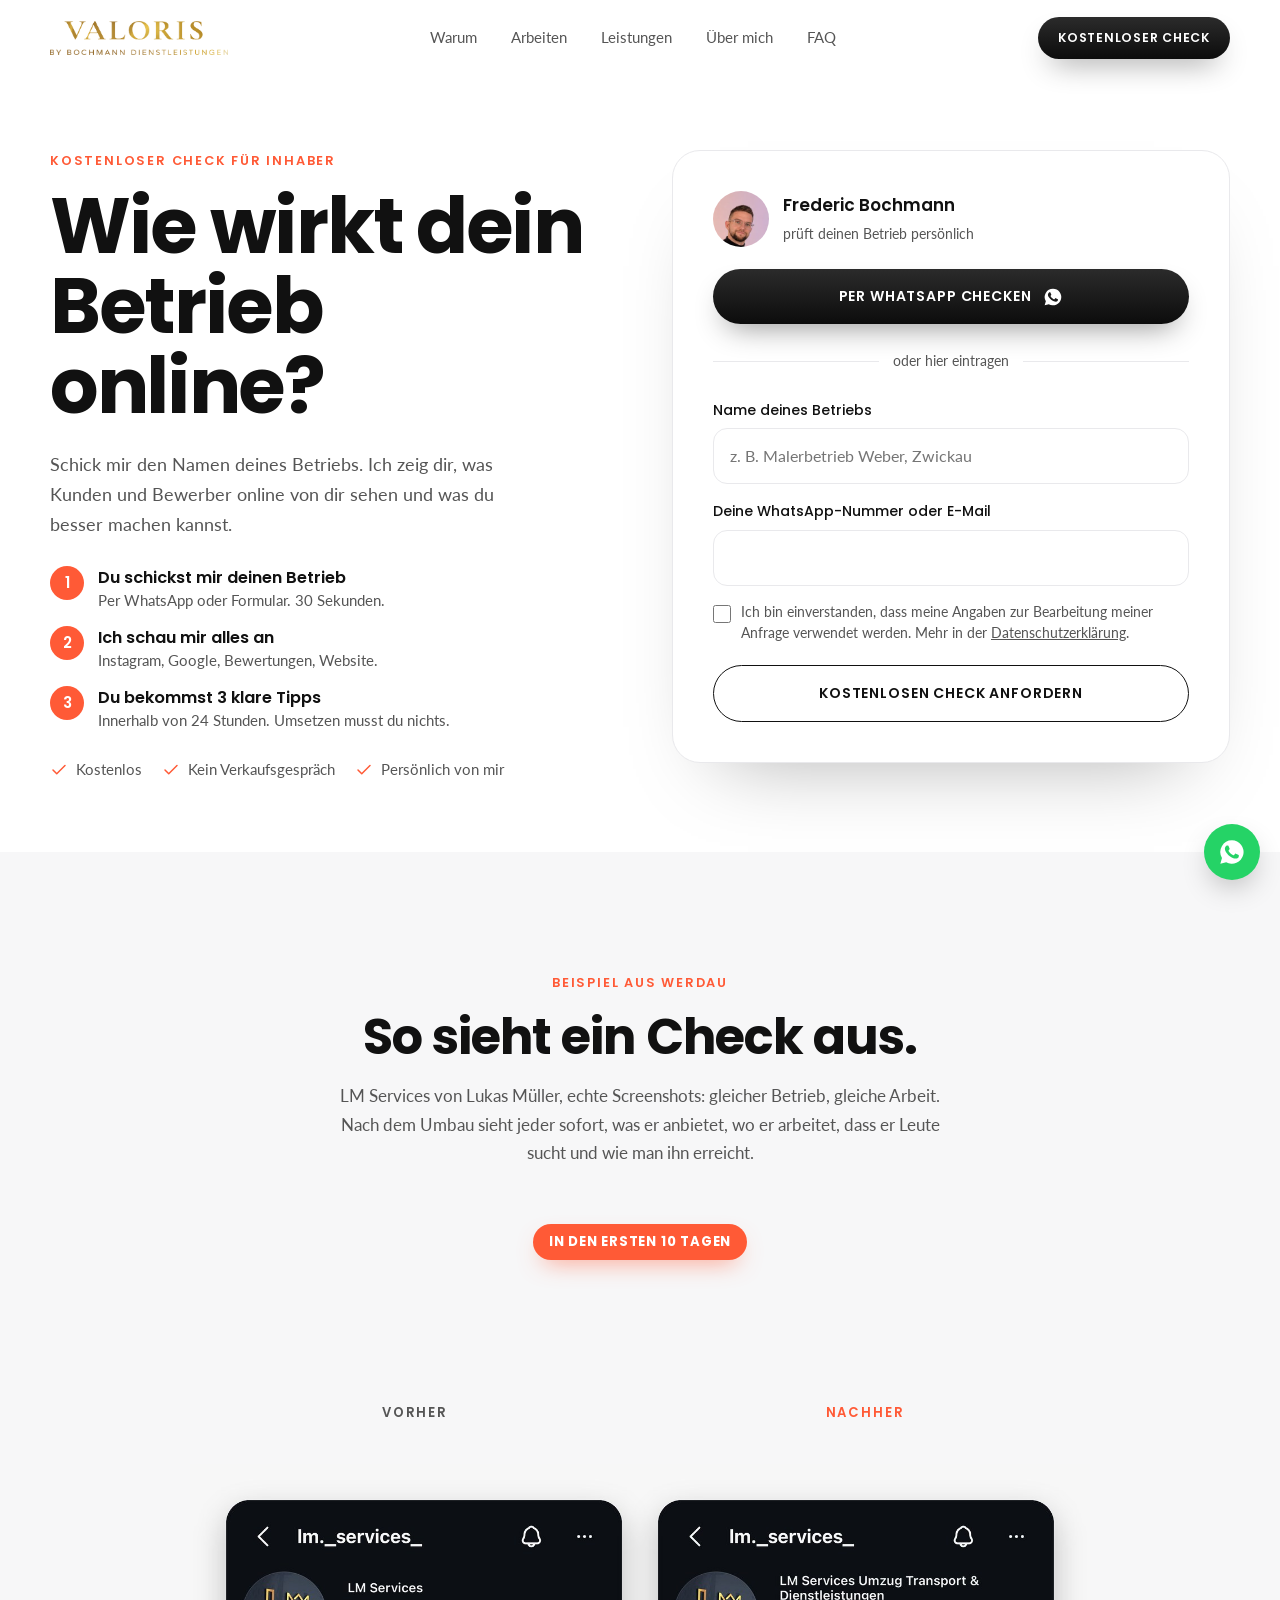
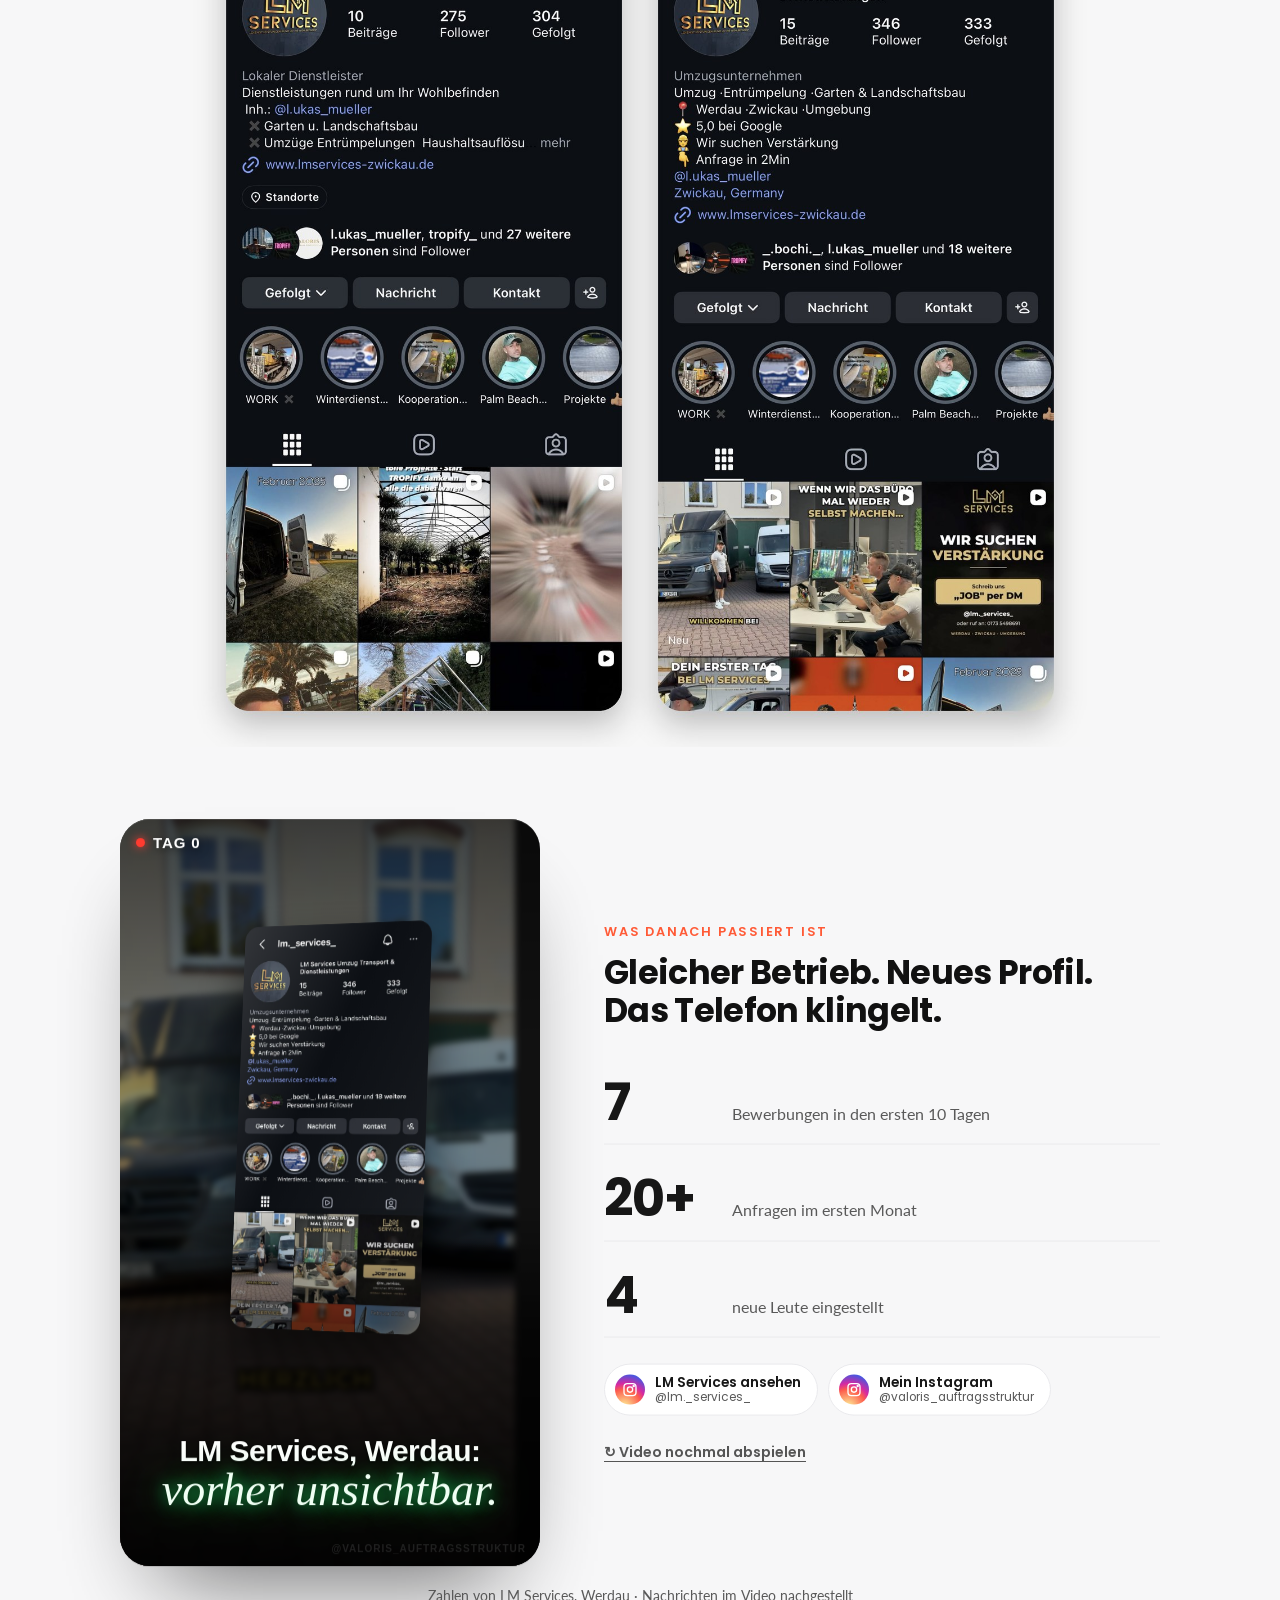
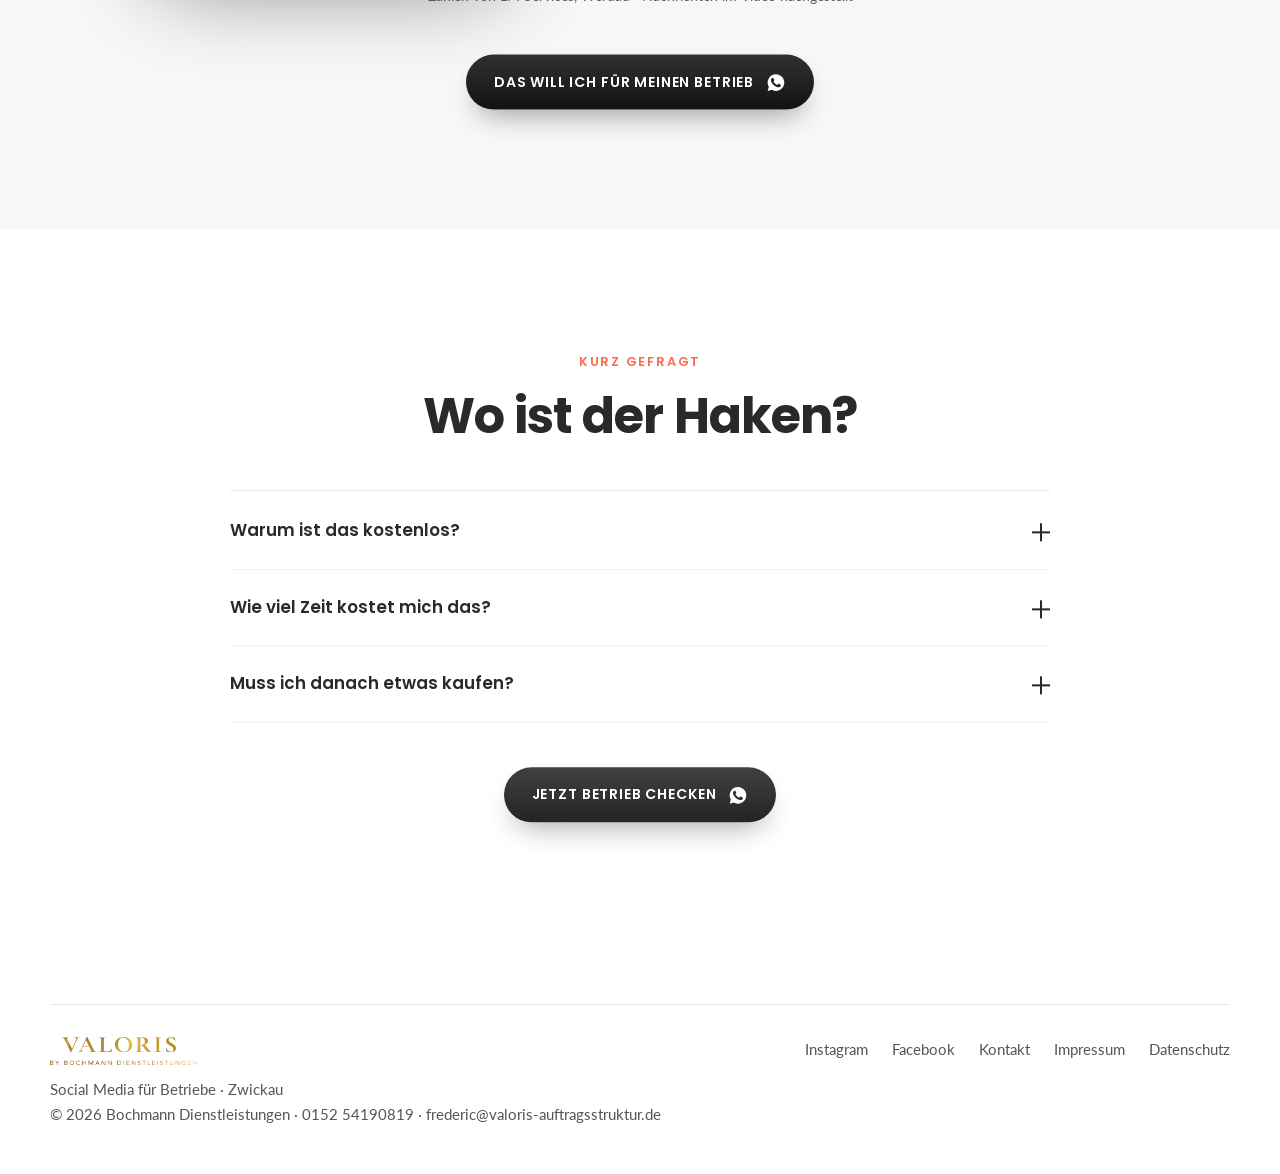
==== commit cc4744ef: "Check-Seite vereinfacht: Formular direkt oben (2 Felder), 3 Schritte im Hero, Prüfpunkte/4-Schritte " ====
--- a/check/index.html
+++ b/check/index.html
@@ -244,6 +244,56 @@
   .btn{padding:15px 22px}
 }
 @media(prefers-reduced-motion:reduce){.caret{animation:none}html{scroll-behavior:auto}}
+
+
+/* Schritte rechts: Nummern-Kreise statt dünner Linie */
+.steps{padding-left:58px;counter-reset:st}
+.steps .track{left:15px;top:26px;bottom:auto;width:3px;background:#e6e6ea;border-radius:3px}
+.steps .track i{background:linear-gradient(180deg,#ff8a6b,var(--accent));border-radius:3px;transition:height .9s cubic-bezier(.22,1,.36,1)}
+.step{counter-increment:st;padding:10px 0 24px;opacity:.45;transition:opacity .5s,transform .5s cubic-bezier(.22,1,.36,1)}
+.step.on{opacity:.75}.step.cur{opacity:1;transform:translateX(4px)}
+.step small{display:none}
+.step::before{content:counter(st);left:-58px;top:10px;width:32px;height:32px;display:grid;place-items:center;font:600 .82rem/1 'Poppins',sans-serif;color:#9a9aa2;background:#fff;box-shadow:inset 0 0 0 2px #e1e1e6;transition:background .4s,color .4s,box-shadow .4s,transform .4s cubic-bezier(.2,1.5,.4,1)}
+.step.on::before{content:'✓';background:#fff;color:var(--accent);box-shadow:inset 0 0 0 2px var(--accent)}
+.step.cur::before{content:counter(st);background:var(--accent);color:#fff;box-shadow:0 0 0 6px rgba(255,90,54,.15),0 8px 18px -6px rgba(255,90,54,.6);transform:scale(1.08)}
+.step h3{transition:color .4s}
+.step.cur h3{color:var(--ink)}
+/* Handy-Infografik: lebendiger (iPhone-Look, Float, Tilt, Neon-Marker, Banner, Herzen) */
+.phwrap{perspective:1200px;--rx:0deg;--ry:0deg}
+.phwrap .phone{background:linear-gradient(145deg,#4a4a4e,#1d1d20 40%,#2c2c30);padding:11px;border-radius:50px;box-shadow:0 0 0 1.5px #0d0d0f,inset 0 0 0 1px rgba(255,255,255,.18),0 50px 90px -40px rgba(0,0,0,.55),0 18px 40px -20px rgba(255,90,54,.25);transform:rotateX(var(--rx)) rotateY(var(--ry));transition:transform .4s cubic-bezier(.22,1,.36,1);animation:phfloat 6s ease-in-out infinite}
+.phwrap .phone::before,.phwrap .phone::after{content:'';position:absolute;width:3px;border-radius:2px;background:#2a2a2e}
+.phwrap .phone::before{left:-3px;top:120px;height:56px;box-shadow:0 70px 0 #2a2a2e}
+.phwrap .phone::after{right:-3px;top:150px;height:80px}
+@keyframes phfloat{0%,100%{translate:0 0}50%{translate:0 -8px}}
+.phwrap .screen{border-radius:40px}
+.phwrap .notch{top:19px;width:84px;height:25px;border-radius:20px}
+.sbar{position:absolute;left:34px;right:30px;top:20px;z-index:6;display:flex;justify-content:space-between;align-items:center;font:600 12.5px/1 -apple-system,'Helvetica Neue',Arial,sans-serif;color:#111;pointer-events:none}
+.sic{display:flex;align-items:flex-end;gap:2px}.sic i{width:3px;background:#111;border-radius:1px}.sic i:nth-child(1){height:4px}.sic i:nth-child(2){height:6px}.sic i:nth-child(3){height:8px}.sic i:nth-child(4){height:10px;margin-right:5px}
+.sic b{width:22px;height:11px;border-radius:3px;border:1.5px solid #111;position:relative;background:linear-gradient(90deg,#111 70%,transparent 70%);background-clip:content-box;padding:1px}
+.scr{padding-top:50px;transition:opacity .55s var(--ease),transform .55s var(--ease),filter .55s var(--ease);filter:blur(6px);transform:translateY(18px) scale(.97)}
+.scr.on{filter:none;transform:none}
+.stale-scr.on .grid9,.stale-scr.on .prof-top,.stale-scr.on .bio{filter:grayscale(.6);transition:filter 1.2s}
+.stale-scr.flick{opacity:0!important;transform:translateY(-60px) rotate(-4deg) scale(.95)!important;transition:all .45s cubic-bezier(.6,0,.8,.4)!important}
+.res.hit.show{animation:hitpop .5s cubic-bezier(.2,1.5,.4,1)}
+@keyframes hitpop{0%{transform:scale(.9)}100%{transform:none}}
+.pmk{position:relative;display:inline-block;padding:1px 5px;border-radius:5px;transition:box-shadow .4s,background .4s}
+.pmk.red.on{box-shadow:0 0 0 1.5px #ff3b30,0 0 10px rgba(255,59,48,.7),0 0 22px rgba(255,59,48,.35);background:rgba(255,59,48,.06);color:#d92d20}
+.pmk.green.on{box-shadow:0 0 0 1.5px #22c55e,0 0 10px rgba(34,197,94,.7),0 0 22px rgba(34,197,94,.35);background:rgba(34,197,94,.07)}
+.av-live{position:relative;isolation:isolate}
+.alive .av-live::before{content:'';position:absolute;inset:-5px;border-radius:50%;background:conic-gradient(#feda75,#fa7e1e,#d62976,#962fbf,#4f5bd5,#feda75);z-index:-1;animation:ring 3s linear infinite;-webkit-mask:radial-gradient(farthest-side,transparent calc(100% - 3px),#000 calc(100% - 3px));mask:radial-gradient(farthest-side,transparent calc(100% - 3px),#000 calc(100% - 3px))}
+.alive .av-live{box-shadow:0 0 0 2.5px #fff!important}
+@keyframes ring{to{transform:rotate(1turn)}}
+.alive.on .grid9 i{animation:tile .5s cubic-bezier(.2,1.5,.4,1) both}
+@keyframes tile{0%{transform:scale(.6);opacity:0}100%{transform:none;opacity:1}}
+.alive.on .grid9 i:nth-child(1){animation-delay:.05s}.alive.on .grid9 i:nth-child(2){animation-delay:.1s}.alive.on .grid9 i:nth-child(3){animation-delay:.15s}.alive.on .grid9 i:nth-child(4){animation-delay:.2s}.alive.on .grid9 i:nth-child(5){animation-delay:.25s}.alive.on .grid9 i:nth-child(6){animation-delay:.3s}.alive.on .grid9 i:nth-child(7){animation-delay:.35s}.alive.on .grid9 i:nth-child(8){animation-delay:.4s}.alive.on .grid9 i:nth-child(9){animation-delay:.45s}
+.hearts{position:absolute;right:30px;bottom:70px;width:40px;height:160px;pointer-events:none}
+.hearts span{position:absolute;bottom:0;left:50%;font-size:20px;color:#ff3040;animation:heart 1.8s ease-out forwards;text-shadow:0 2px 6px rgba(0,0,0,.2)}
+@keyframes heart{0%{opacity:0;transform:translate(-50%,0) scale(.4)}15%{opacity:1;transform:translate(-50%,-14px) scale(1.15)}100%{opacity:0;transform:translate(calc(-50% + var(--dx)),-150px) scale(.9) rotate(var(--r))}}
+.pnotes{position:absolute;left:8px;right:8px;top:44px;z-index:7;display:grid;gap:6px;pointer-events:none}
+.pnotes .ios{padding:8px 10px;border-radius:15px;gap:8px;background:rgba(250,250,252,.92);box-shadow:0 10px 26px rgba(0,0,0,.22)}
+.pnotes .ios .ap{width:26px;height:26px;border-radius:7px}.pnotes .ios .ap svg{width:15px;height:15px}
+.pnotes .ios .tx div{font-size:10.5px}.pnotes .ios .tx p{font-size:10.5px}.pnotes .ios .tx div span{font-size:9.5px}
+@media(prefers-reduced-motion:reduce){.phwrap .phone,.alive .av-live::before,.alive.on .grid9 i{animation:none}.scr{filter:none}}
 </style>
 <style>
 .hero h1{max-width:12ch}
@@ -269,6 +319,23 @@
 .consent a{text-decoration:underline}
 .hp{position:absolute;left:-9999px;width:1px;height:1px;overflow:hidden}
 button.btn{border:0;cursor:pointer;font-family:'Poppins',sans-serif}
+.chero{padding-bottom:70px}.chero .hero-grid{align-items:start}
+.chero p{margin:22px 0 26px}
+.s3{list-style:none;display:grid;gap:14px;margin:0 0 26px;padding:0;max-width:470px}
+.s3 li{display:flex;gap:14px;align-items:flex-start}
+.s3 b{flex:none;width:34px;height:34px;border-radius:50%;background:var(--accent);color:#fff;display:flex;align-items:center;justify-content:center;font-family:'Poppins',sans-serif;font-weight:600;font-size:.95rem}
+.s3 span{color:var(--soft);font-size:.96rem;line-height:1.45}
+.s3 strong{display:block;color:var(--ink);font-family:'Poppins',sans-serif;font-weight:600;font-size:1.02rem}
+.chero .formwrap{margin:0;box-shadow:0 40px 80px -48px rgba(0,0,0,.35)}
+.who{display:flex;align-items:center;gap:14px;margin-bottom:22px}
+.who img{width:56px;height:56px;border-radius:50%;object-fit:cover;object-position:50% 30%}
+.who b{display:block;font-family:'Poppins',sans-serif;font-weight:600}
+.who small{color:var(--soft)}
+.endcta{margin-top:44px}
+.formwrap button.btn-line{border:1.5px solid var(--ink);background:#fff}
+.formwrap button.btn-line:hover{background:var(--ink);color:#fff}
+form .consent{font-family:"Lato",sans-serif;font-weight:400;font-size:.86rem}
+.chero .trust{margin-top:0;gap:20px}
 @media(max-width:960px){.cards3,.steps4{grid-template-columns:1fr 1fr}}
 @media(max-width:600px){.cards3,.steps4{grid-template-columns:1fr}.formwrap{padding:26px 20px;border-radius:22px}}
 .replay2{position:absolute;inset:auto 0 0 0;margin:auto;display:none}
@@ -298,23 +365,38 @@
   <a href="/check/" class="btn btn-dark" style="margin-top:24px;justify-content:center;border:0">Kostenloser Check</a>
 </div>
 
-<section class="hero">
+<section class="hero chero">
   <div class="wrap hero-grid">
     <div>
       <div class="eyebrow rv">Kostenloser Check für Inhaber</div>
       <h1 class="rv">Wie wirkt dein Betrieb online?</h1>
-      <p class="rv">Du machst gute Arbeit. Aber sieht man das auch, bevor dich jemand anruft? Ich schaue mir deinen Betrieb mit den Augen deiner Kunden und Bewerber an und zeige dir, wo du gerade Aufträge und Leute verlierst. Kostenlos, ehrlich und ohne Verkaufsgespräch.</p>
-      <div class="hero-btns rv">
-        <a href="https://wa.me/4915254190819?text=CHECK%20%E2%80%93%20ich%20h%C3%A4tte%20gern%20meinen%20kostenlosen%20Online-Check.%20Mein%20Betrieb%3A%20" class="btn btn-dark">Meinen Betrieb checken <svg viewBox="0 0 24 24" fill="currentColor"><path d="M12 2a10 10 0 0 0-8.6 15.1L2 22l5-1.3A10 10 0 1 0 12 2Zm5.8 14.2c-.2.7-1.4 1.3-2 1.4-.5.1-1.2.1-1.9-.1-.4-.1-1-.3-1.7-.6-3-1.3-4.9-4.3-5.1-4.5-.1-.2-1.2-1.6-1.2-3.1s.8-2.2 1.1-2.5c.3-.3.6-.4.8-.4h.6c.2 0 .4 0 .6.5l.9 2.1c.1.2.1.4 0 .5l-.3.5-.4.5c-.1.1-.3.3-.1.6.2.3.8 1.3 1.7 2.1 1.2 1 2.1 1.4 2.4 1.5.3.1.5.1.6-.1l.9-1.1c.2-.3.4-.2.6-.1l2 1c.3.1.5.2.5.3.1.2.1.8-.1 1.4Z"/></svg></a>
-        <a href="#anfrage" class="btn btn-line">Lieber per Formular</a>
+      <p class="rv">Schick mir den Namen deines Betriebs. Ich zeig dir, was Kunden und Bewerber online von dir sehen und was du besser machen kannst.</p>
+      <ol class="s3 rv">
+        <li><b>1</b><span><strong>Du schickst mir deinen Betrieb</strong>Per WhatsApp oder Formular. 30 Sekunden.</span></li>
+        <li><b>2</b><span><strong>Ich schau mir alles an</strong>Instagram, Google, Bewertungen, Website.</span></li>
+        <li><b>3</b><span><strong>Du bekommst 3 klare Tipps</strong>Innerhalb von 24 Stunden. Umsetzen musst du nichts.</span></li>
+      </ol>
+      <div class="trust rv">
+        <span><svg viewBox="0 0 24 24"><path d="M20 6 9 17l-5-5"/></svg>Kostenlos</span>
+        <span><svg viewBox="0 0 24 24"><path d="M20 6 9 17l-5-5"/></svg>Kein Verkaufsgespräch</span>
+        <span><svg viewBox="0 0 24 24"><path d="M20 6 9 17l-5-5"/></svg>Persönlich von mir</span>
       </div>
-      <div class="trust rv">
-        <span><svg viewBox="0 0 24 24"><path d="M20 6 9 17l-5-5"/></svg>Kostenlos für Inhaber</span>
-        <span><svg viewBox="0 0 24 24"><path d="M20 6 9 17l-5-5"/></svg>Kein Vertreterbesuch</span>
-        <span><svg viewBox="0 0 24 24"><path d="M20 6 9 17l-5-5"/></svg>Antwort in 24 h</span>
-      </div>
-    </div>
-    <div class="hero-img rv"><img src="../assets/v2/frederic-studio.webp" alt="Frederic Bochmann, VALORIS" width="1400" height="1750"></div>
+    </div>
+    <div class="formwrap rv" id="anfrage">
+      <div class="who"><img src="../assets/v2/frederic-avatar.jpg" alt="Frederic Bochmann" width="56" height="56"><div><b>Frederic Bochmann</b><small>prüft deinen Betrieb persönlich</small></div></div>
+      <a href="https://wa.me/4915254190819?text=CHECK%20%E2%80%93%20ich%20h%C3%A4tte%20gern%20meinen%20kostenlosen%20Online-Check.%20Mein%20Betrieb%3A%20" class="btn btn-dark">Per WhatsApp checken <svg viewBox="0 0 24 24" fill="currentColor"><path d="M12 2a10 10 0 0 0-8.6 15.1L2 22l5-1.3A10 10 0 1 0 12 2Zm5.8 14.2c-.2.7-1.4 1.3-2 1.4-.5.1-1.2.1-1.9-.1-.4-.1-1-.3-1.7-.6-3-1.3-4.9-4.3-5.1-4.5-.1-.2-1.2-1.6-1.2-3.1s.8-2.2 1.1-2.5c.3-.3.6-.4.8-.4h.6c.2 0 .4 0 .6.5l.9 2.1c.1.2.1.4 0 .5l-.3.5-.4.5c-.1.1-.3.3-.1.6.2.3.8 1.3 1.7 2.1 1.2 1 2.1 1.4 2.4 1.5.3.1.5.1.6-.1l.9-1.1c.2-.3.4-.2.6-.1l2 1c.3.1.5.2.5.3.1.2.1.8-.1 1.4Z"/></svg></a>
+      <div class="or">oder hier eintragen</div>
+      <form action="https://formspree.io/f/mlgpooqw" method="POST">
+        <input type="hidden" name="_subject" value="CHECK-Anfrage (Online-Check)">
+        <input type="hidden" name="Quelle" value="valoris-auftragsstruktur.de/check">
+        <input type="hidden" name="_next" value="https://www.valoris-auftragsstruktur.de/check/danke.html">
+        <div class="hp" aria-hidden="true"><label>Nicht ausfüllen <input type="text" name="_gotcha" tabindex="-1" autocomplete="off"></label></div>
+        <div><label for="f-betrieb">Name deines Betriebs</label><input id="f-betrieb" type="text" name="Betrieb" autocomplete="organization" placeholder="z. B. Malerbetrieb Weber, Zwickau" required></div>
+        <div><label for="f-kontakt">Deine WhatsApp-Nummer oder E-Mail</label><input id="f-kontakt" type="text" name="Kontakt" required></div>
+        <label class="consent"><input type="checkbox" name="Einwilligung" value="ja" required><span>Ich bin einverstanden, dass meine Angaben zur Bearbeitung meiner Anfrage verwendet werden. Mehr in der <a href="/datenschutz.html">Datenschutzerklärung</a>.</span></label>
+        <button class="btn btn-line" type="submit">Kostenlosen Check anfordern</button>
+      </form>
+    </div>
   </div>
 </section>
 
@@ -365,76 +447,18 @@
   </div>
 </section>
 
-<section>
-  <div class="wrap">
-    <div class="center">
-      <div class="eyebrow rv">Was ich mir bei deinem Betrieb anschaue</div>
-      <h2 class="rv">Alles, was Kunden und Bewerber sehen, bevor sie sich melden.</h2>
-    </div>
-    <div class="cards cards3">
-      <div class="card rv"><svg viewBox="0 0 24 24"><rect x="3" y="3" width="18" height="18" rx="5"/><circle cx="12" cy="12" r="4"/><circle cx="17.5" cy="6.5" r=".6"/></svg><h3>Instagram &amp; Facebook</h3><p>Name, Beschreibung, Highlights und Beiträge. Versteht man in drei Sekunden, was du machst?</p></div>
-      <div class="card rv"><svg viewBox="0 0 24 24"><path d="M12 21s-7-6.2-7-11a7 7 0 0 1 14 0c0 4.8-7 11-7 11Z"/><circle cx="12" cy="10" r="2.5"/></svg><h3>Google-Profil</h3><p>Fotos, Öffnungszeiten, Leistungen und Einträge. Wirst du in der Region gefunden?</p></div>
-      <div class="card rv"><svg viewBox="0 0 24 24"><path d="m12 3 2.7 5.6 6.1.9-4.4 4.3 1 6.1L12 17l-5.4 2.9 1-6.1L3.2 9.5l6.1-.9Z"/></svg><h3>Bewertungen</h3><p>Wie viele, wie aktuell und antwortest du darauf? Das entscheidet oft, wer den Auftrag bekommt.</p></div>
-      <div class="card rv"><svg viewBox="0 0 24 24"><rect x="6" y="2" width="12" height="20" rx="2.5"/><path d="M11 18h2"/></svg><h3>Website</h3><p>Handy-Ansicht, Ladezeit und ob dich ein Kunde mit einem Klick erreicht.</p></div>
-      <div class="card rv"><svg viewBox="0 0 24 24"><circle cx="9" cy="8" r="3.2"/><path d="M3 20c0-3.3 2.7-6 6-6s6 2.7 6 6"/><circle cx="17" cy="9" r="2.4"/><path d="M15.5 14.2A5 5 0 0 1 21 19"/></svg><h3>Wirkung auf Bewerber</h3><p>Sieht man dein Team und euren Alltag? Würde sich eine gute Fachkraft bei dir bewerben?</p></div>
-      <div class="card rv"><svg viewBox="0 0 24 24"><path d="M12 3 4 6v6c0 4.5 3.4 8.3 8 9 4.6-.7 8-4.5 8-9V6Z"/><path d="m9 12 2 2 4-4"/></svg><h3>Impressum &amp; Datenschutz</h3><p>Kurzer Blick auf typische Abmahnrisiken.</p></div>
-    </div>
-  </div>
-</section>
-
-<section class="journey">
-  <div class="wrap">
-    <div class="center">
-      <div class="eyebrow rv">So läuft's</div>
-      <h2 class="rv">Vier Schritte. Kaum Zeit für dich als Chef.</h2>
-    </div>
-    <div class="steps4">
-      <div class="rv"><h3>Du schickst mir deinen Betrieb</h3><p>Name oder Instagram-Profil per WhatsApp oder Formular. Mehr brauche ich nicht.</p></div>
-      <div class="rv"><h3>Ich schau mir alles an</h3><p>Mit den Augen eines Kunden, der dich zum ersten Mal sucht.</p></div>
-      <div class="rv"><h3>Du bekommst dein Ergebnis</h3><p>Vorher/Nachher plus die drei Punkte, die deinem Betrieb am meisten bringen.</p></div>
-      <div class="rv"><h3>Du entscheidest</h3><p>Selbst umsetzen, mit mir oder gar nicht. Alles in Ordnung.</p></div>
-    </div>
-  </div>
-</section>
-
 <section id="faq">
   <div class="wrap">
     <div class="center">
-      <div class="eyebrow rv">Klartext</div>
+      <div class="eyebrow rv">Kurz gefragt</div>
       <h2 class="rv">Wo ist der Haken?</h2>
     </div>
     <div class="faq">
-      <details class="rv"><summary>Warum machst du das umsonst?<i></i></summary><p class="ans">Weil der Check zeigt, wie ich arbeite. Wenn er dir etwas bringt, meldest du dich vielleicht irgendwann wieder. Wenn nicht, hast du trotzdem ein ehrliches Feedback.</p></details>
-      <details class="rv"><summary>Ich habe als Chef keine Zeit dafür.<i></i></summary><p class="ans">Brauchst du nicht. Eine Nachricht reicht, den Rest mache ich. Das Ergebnis liest du in fünf Minuten.</p></details>
-      <details class="rv"><summary>Ich habe schon jemanden für Social Media.<i></i></summary><p class="ans">Dann gib ihm das Ergebnis. Der Check gehört dir, egal wer ihn umsetzt.</p></details>
-      <details class="rv"><summary>Wer macht den Check?<i></i></summary><p class="ans">Ich, Frederic, persönlich. Keine automatische Auswertung, kein Callcenter, sondern meine ehrliche Meinung.</p></details>
-    </div>
-  </div>
-</section>
-
-<section id="anfrage" class="journey">
-  <div class="wrap">
-    <div class="center">
-      <div class="eyebrow rv">Check für deinen Betrieb</div>
-      <h2 class="rv">Dauert 30 Sekunden.</h2>
-      <p class="lead rv">Für Inhaber und Geschäftsführer von Handwerksbetrieben, Dienstleistern und Gastronomie in Zwickau und Umgebung.</p>
-    </div>
-    <div class="formwrap rv">
-      <a href="https://wa.me/4915254190819?text=CHECK%20%E2%80%93%20ich%20h%C3%A4tte%20gern%20meinen%20kostenlosen%20Online-Check.%20Mein%20Betrieb%3A%20" class="btn btn-dark">Per WhatsApp checken <svg viewBox="0 0 24 24" fill="currentColor"><path d="M12 2a10 10 0 0 0-8.6 15.1L2 22l5-1.3A10 10 0 1 0 12 2Zm5.8 14.2c-.2.7-1.4 1.3-2 1.4-.5.1-1.2.1-1.9-.1-.4-.1-1-.3-1.7-.6-3-1.3-4.9-4.3-5.1-4.5-.1-.2-1.2-1.6-1.2-3.1s.8-2.2 1.1-2.5c.3-.3.6-.4.8-.4h.6c.2 0 .4 0 .6.5l.9 2.1c.1.2.1.4 0 .5l-.3.5-.4.5c-.1.1-.3.3-.1.6.2.3.8 1.3 1.7 2.1 1.2 1 2.1 1.4 2.4 1.5.3.1.5.1.6-.1l.9-1.1c.2-.3.4-.2.6-.1l2 1c.3.1.5.2.5.3.1.2.1.8-.1 1.4Z"/></svg></a>
-      <div class="or">oder hier</div>
-      <form action="https://formspree.io/f/mlgpooqw" method="POST">
-        <input type="hidden" name="_subject" value="CHECK-Anfrage (Online-Check)">
-        <input type="hidden" name="Quelle" value="valoris-auftragsstruktur.de/check">
-        <input type="hidden" name="_next" value="https://www.valoris-auftragsstruktur.de/check/danke.html">
-        <div class="hp" aria-hidden="true"><label>Nicht ausfüllen <input type="text" name="_gotcha" tabindex="-1" autocomplete="off"></label></div>
-        <div><label for="f-name">Dein Name (Inhaber/in)</label><input id="f-name" type="text" name="Name" autocomplete="name" required></div>
-        <div><label for="f-betrieb">Dein Betrieb</label><input id="f-betrieb" type="text" name="Betrieb" autocomplete="organization" required></div>
-        <div><label for="f-link">Instagram-Name oder Website</label><input id="f-link" type="text" name="Instagram/Website" placeholder="@deinbetrieb oder www.…"></div>
-        <div><label for="f-kontakt">WhatsApp oder E-Mail</label><input id="f-kontakt" type="text" name="Kontakt" required></div>
-        <label class="consent"><input type="checkbox" name="Einwilligung" value="ja" required><span>Ich bin einverstanden, dass meine Angaben zur Bearbeitung meiner Anfrage verwendet werden. Mehr in der <a href="/datenschutz.html">Datenschutzerklärung</a>.</span></label>
-        <button class="btn btn-dark" type="submit">Check für meinen Betrieb anfordern</button>
-      </form>
-    </div>
+      <details class="rv"><summary>Warum ist das kostenlos?<i></i></summary><p class="ans">Weil du so siehst, wie ich arbeite. Wenn es dir was bringt, meldest du dich vielleicht wieder. Wenn nicht, ist das auch okay.</p></details>
+      <details class="rv"><summary>Wie viel Zeit kostet mich das?<i></i></summary><p class="ans">Eine Nachricht. Den Rest mache ich. Das Ergebnis liest du in fünf Minuten.</p></details>
+      <details class="rv"><summary>Muss ich danach etwas kaufen?<i></i></summary><p class="ans">Nein. Du kannst die Tipps selbst umsetzen, mit mir oder gar nicht.</p></details>
+    </div>
+    <div class="center endcta rv"><a href="https://wa.me/4915254190819?text=CHECK%20%E2%80%93%20ich%20h%C3%A4tte%20gern%20meinen%20kostenlosen%20Online-Check.%20Mein%20Betrieb%3A%20" class="btn btn-dark">Jetzt Betrieb checken <svg viewBox="0 0 24 24" fill="currentColor"><path d="M12 2a10 10 0 0 0-8.6 15.1L2 22l5-1.3A10 10 0 1 0 12 2Zm5.8 14.2c-.2.7-1.4 1.3-2 1.4-.5.1-1.2.1-1.9-.1-.4-.1-1-.3-1.7-.6-3-1.3-4.9-4.3-5.1-4.5-.1-.2-1.2-1.6-1.2-3.1s.8-2.2 1.1-2.5c.3-.3.6-.4.8-.4h.6c.2 0 .4 0 .6.5l.9 2.1c.1.2.1.4 0 .5l-.3.5-.4.5c-.1.1-.3.3-.1.6.2.3.8 1.3 1.7 2.1 1.2 1 2.1 1.4 2.4 1.5.3.1.5.1.6-.1l.9-1.1c.2-.3.4-.2.6-.1l2 1c.3.1.5.2.5.3.1.2.1.8-.1 1.4Z"/></svg></a></div>
   </div>
 </section>
 
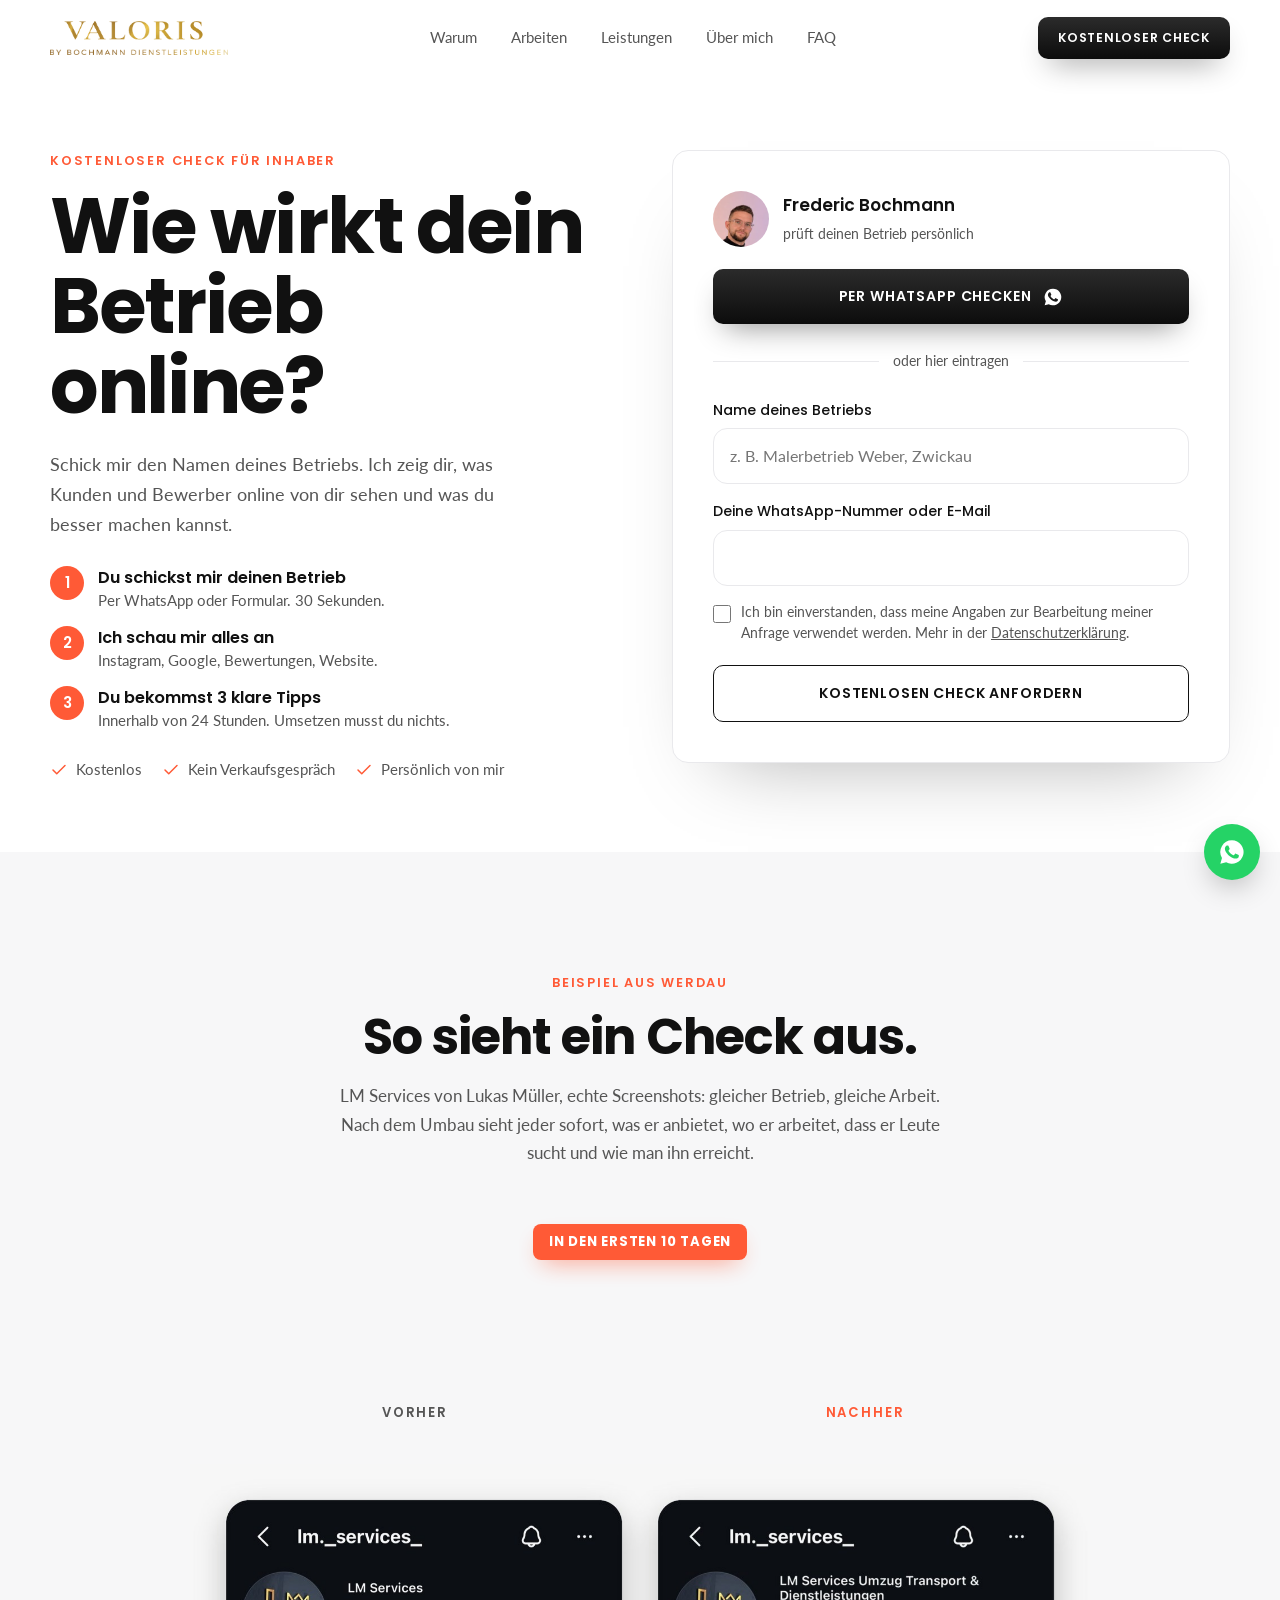
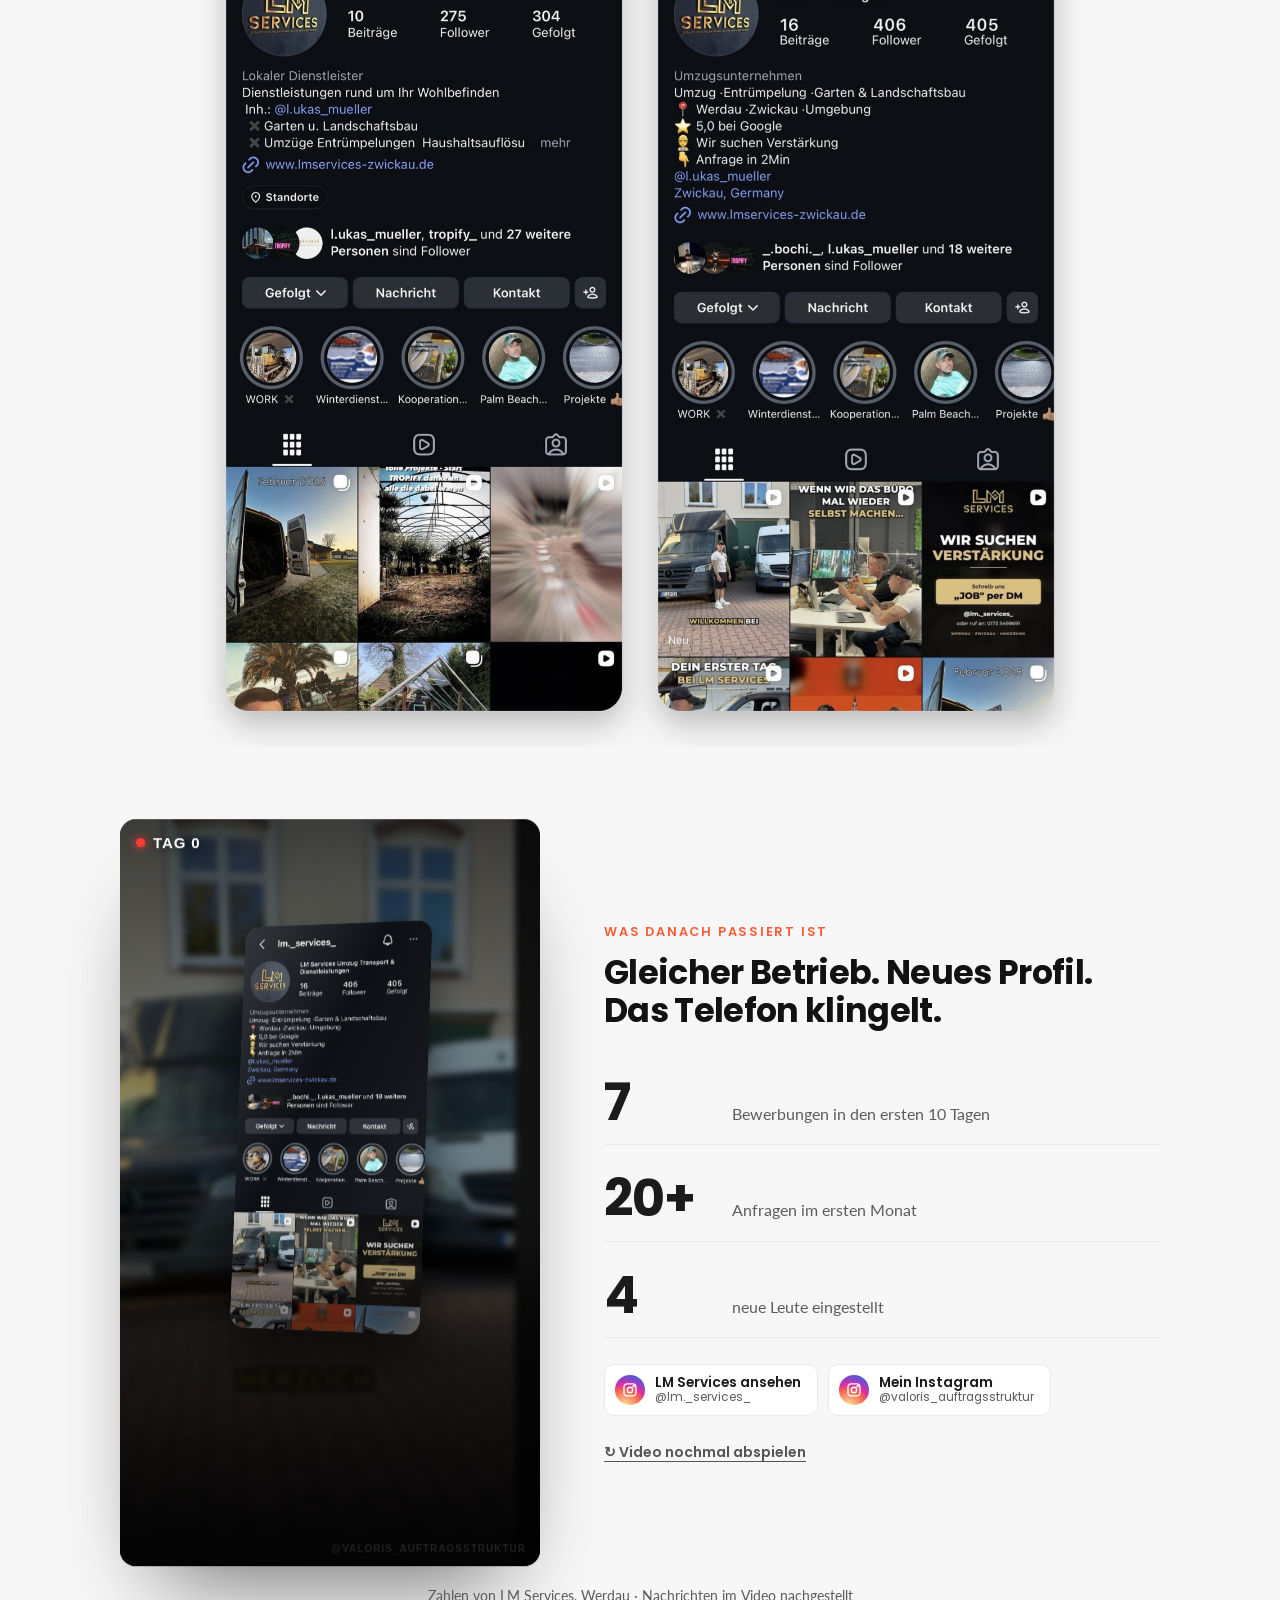
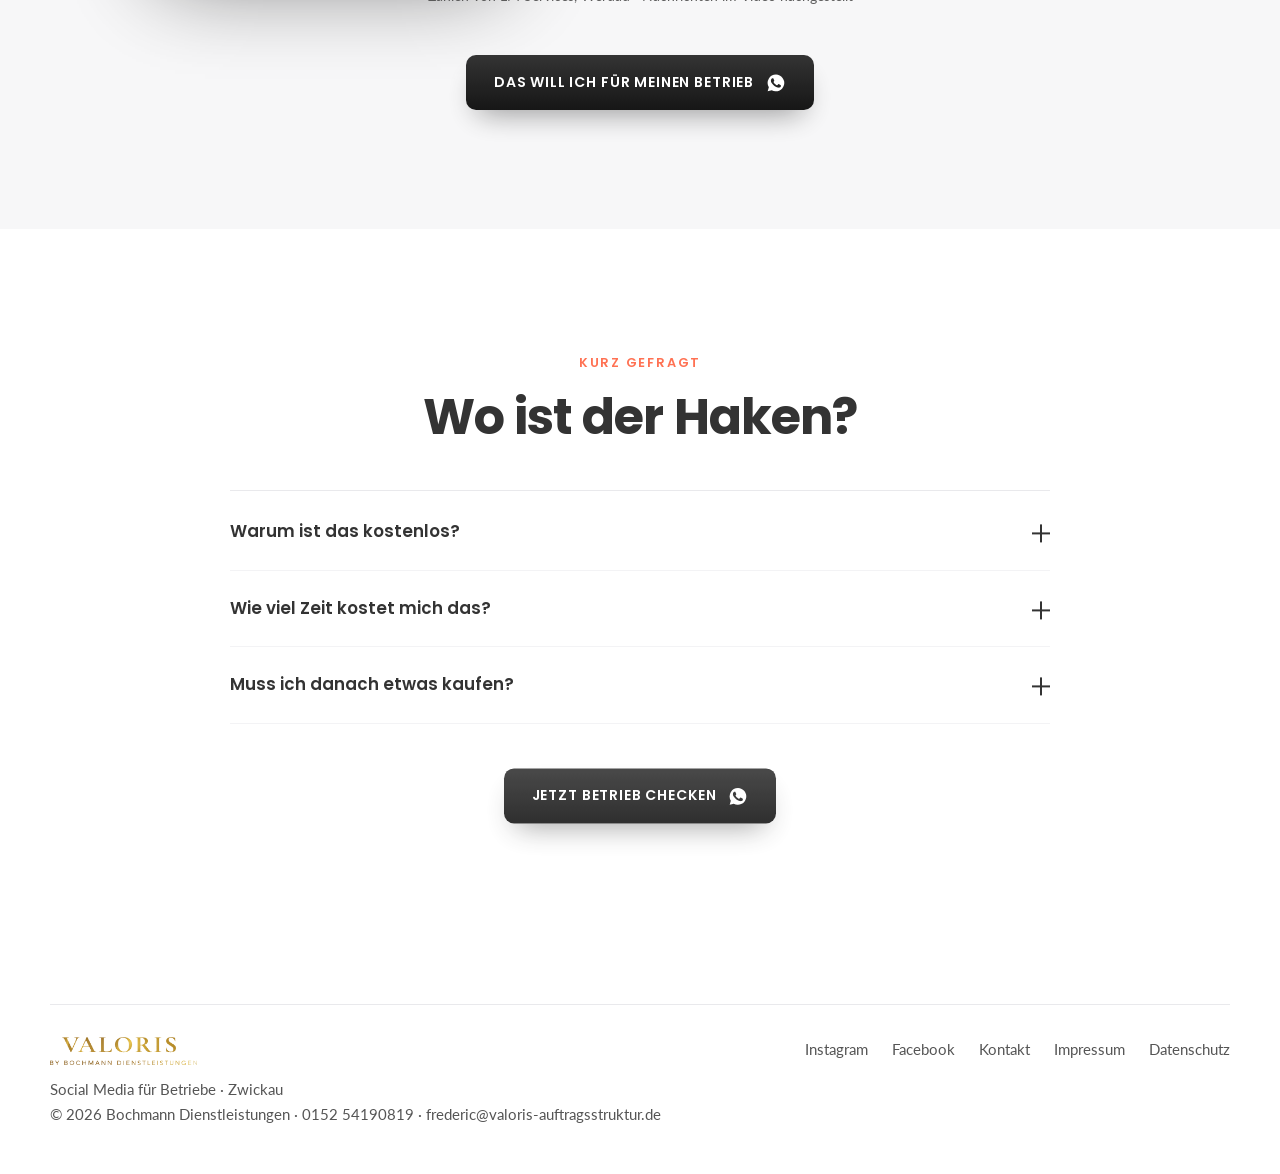
==== commit f3bf6cfa: "Ecken überall auf mittlere Rundung (Buttons 10px, Bilder 14px, Karten 12px, Blöcke 16px); Startseite" ====
--- a/check/index.html
+++ b/check/index.html
@@ -20,7 +20,7 @@
 <link rel="preconnect" href="https://fonts.bunny.net" crossorigin>
 <link href="https://fonts.bunny.net/css?family=poppins:500,600,700|lato:400,700&display=swap" rel="stylesheet">
 <style>
-:root{--ink:#111;--soft:#555;--mute:#8a8a8a;--line:#e9e9ec;--bg:#fff;--bg2:#f7f7f8;--accent:#ff5a36;--green:#1fa463;--r:22px;--ease:cubic-bezier(.22,1,.36,1)}
+:root{--ink:#111;--soft:#555;--mute:#8a8a8a;--line:#e9e9ec;--bg:#fff;--bg2:#f7f7f8;--accent:#ff5a36;--green:#1fa463;--r:12px;--ease:cubic-bezier(.22,1,.36,1)}
 *{margin:0;padding:0;box-sizing:border-box}
 html{scroll-behavior:smooth}
 body{background:var(--bg);color:var(--ink);font-family:'Lato',sans-serif;font-size:17px;line-height:1.65;-webkit-font-smoothing:antialiased;overflow-x:hidden}
@@ -39,7 +39,7 @@
 .mnav-logo{height:34px;width:auto;margin-bottom:24px}
 .nav-links{display:flex;gap:34px;list-style:none;font-size:.95rem;color:var(--soft)}
 .nav-links a:hover{color:var(--ink)}
-.btn{display:inline-flex;align-items:center;gap:12px;padding:16px 28px;border-radius:999px;font-size:.88rem;font-weight:600;letter-spacing:.06em;text-transform:uppercase;transition:transform .2s var(--ease),box-shadow .25s,background .2s,color .2s}
+.btn{display:inline-flex;align-items:center;gap:12px;padding:16px 28px;border-radius:10px;font-size:.88rem;font-weight:600;letter-spacing:.06em;text-transform:uppercase;transition:transform .2s var(--ease),box-shadow .25s,background .2s,color .2s}
 .btn:active{transform:scale(.97)}
 .btn svg{width:20px;height:20px;flex:none}
 .btn-dark{background:linear-gradient(180deg,#2b2b2b,#0c0c0c);color:#fff;box-shadow:0 14px 30px -12px rgba(0,0,0,.45)}
@@ -67,7 +67,7 @@
 h1{font-size:clamp(2.9rem,6vw,5rem);font-weight:700;line-height:1.04;letter-spacing:-.03em}
 .hero p{color:var(--soft);font-size:1.15rem;max-width:460px;margin:26px 0 38px}
 .hero-btns{display:flex;gap:14px;flex-wrap:wrap;align-items:center}
-.hero-img{border-radius:28px;overflow:hidden;aspect-ratio:4/5;box-shadow:0 40px 80px -40px rgba(0,0,0,.35)}
+.hero-img{border-radius:14px;overflow:hidden;aspect-ratio:4/5;box-shadow:0 40px 80px -40px rgba(0,0,0,.35)}
 .hero-img img{width:100%;height:100%;object-fit:cover;object-position:50% 30%}
 .trust{display:flex;gap:28px;flex-wrap:wrap;margin-top:44px;color:var(--soft);font-size:.92rem}
 .trust span{display:flex;align-items:center;gap:8px}
@@ -157,7 +157,7 @@
 /* REELS */
 .reels{display:grid;grid-template-columns:repeat(6,1fr);gap:16px;margin-top:56px}
 .reel{display:block;width:100%;text-align:left}
-.reel-v{position:relative;aspect-ratio:9/16;border-radius:18px;overflow:hidden;background:#eee;box-shadow:0 20px 40px -26px rgba(0,0,0,.4);transition:transform .4s var(--ease)}
+.reel-v{position:relative;aspect-ratio:9/16;border-radius:12px;overflow:hidden;background:#eee;box-shadow:0 20px 40px -26px rgba(0,0,0,.4);transition:transform .4s var(--ease)}
 .reel:hover .reel-v{transform:translateY(-4px)}
 .reel-v video{width:100%;height:100%;object-fit:cover}
 .play{position:absolute;right:10px;bottom:10px;width:40px;height:40px;border-radius:50%;background:#fff;display:flex;align-items:center;justify-content:center;box-shadow:0 6px 16px rgba(0,0,0,.2)}
@@ -177,7 +177,7 @@
 
 /* ÜBER MICH */
 .about{display:grid;grid-template-columns:1fr 1fr;gap:80px;align-items:center}
-.about-img{border-radius:28px;overflow:hidden;aspect-ratio:4/5;box-shadow:0 40px 80px -40px rgba(0,0,0,.35)}
+.about-img{border-radius:14px;overflow:hidden;aspect-ratio:4/5;box-shadow:0 40px 80px -40px rgba(0,0,0,.35)}
 .about-img img{width:100%;height:100%;object-fit:cover;object-position:50% 35%}
 .about p{color:var(--soft);font-size:1.05rem;margin-top:18px;max-width:500px}
 .about .btn{margin-top:32px}
@@ -194,7 +194,7 @@
 .faq .ans{color:var(--soft);padding:0 0 24px;max-width:680px}
 
 /* CTA */
-.cta{background:#111;color:#fff;border-radius:32px;padding:90px 48px;text-align:center}
+.cta{background:#111;color:#fff;border-radius:16px;padding:90px 48px;text-align:center}
 .cta h2{color:#fff}
 .cta .lead{color:#b5b5b5;margin:18px auto 0}
 .cta-btns{display:flex;gap:14px;justify-content:center;flex-wrap:wrap;margin-top:40px}
@@ -205,7 +205,7 @@
 /* LIGHTBOX / WA / FOOTER */
 .lb{position:fixed;inset:0;z-index:900;background:rgba(0,0,0,.85);display:none;align-items:center;justify-content:center;padding:24px}
 .lb.open{display:flex}
-.lb video{max-height:88vh;max-width:min(100%,480px);border-radius:18px;background:#000}
+.lb video{max-height:88vh;max-width:min(100%,480px);border-radius:12px;background:#000}
 .lb-x{position:absolute;top:18px;right:20px;color:#fff;font-family:'Poppins',sans-serif;font-size:.85rem;font-weight:600;padding:10px}
 .wa{position:fixed;right:20px;bottom:20px;z-index:600;width:56px;height:56px;border-radius:50%;background:#25D366;display:flex;align-items:center;justify-content:center;box-shadow:0 12px 30px -8px rgba(0,0,0,.3)}
 .wa svg{width:28px;height:28px;fill:#fff}
@@ -217,7 +217,7 @@
 /* Cookie-Banner passend */
 #vcb{background:#fff!important;color:var(--soft)!important;border-top:1px solid var(--line)!important;box-shadow:0 -10px 30px rgba(0,0,0,.06)}
 #vcb *{color:inherit}#vcb a{color:var(--ink)!important}
-#vcb-accept,#vcb-decline{border-radius:999px!important;font-family:'Poppins',sans-serif!important;font-weight:600!important}
+#vcb-accept,#vcb-decline{border-radius:10px!important;font-family:'Poppins',sans-serif!important;font-weight:600!important}
 #vcb-accept{background:#111!important;color:#fff!important}
 #vcb-decline{color:var(--ink)!important;border:1px solid var(--line)!important}
 
@@ -235,7 +235,7 @@
   .reels{grid-template-columns:repeat(3,1fr)}
   .cards{grid-template-columns:1fr 1fr}
   .about{grid-template-columns:1fr;gap:44px}
-  .cta{padding:64px 24px;border-radius:24px}
+  .cta{padding:64px 24px;border-radius:12px}
 }
 @media(max-width:560px){
   h1{font-size:2.7rem}
@@ -298,7 +298,7 @@
 <style>
 .hero h1{max-width:12ch}
 .for{display:flex;flex-wrap:wrap;gap:10px;margin-top:22px}
-.for span{border:1px solid var(--line);border-radius:999px;padding:7px 14px;font-size:.88rem;color:var(--soft)}
+.for span{border:1px solid var(--line);border-radius:10px;padding:7px 14px;font-size:.88rem;color:var(--soft)}
 .cap{text-align:center;color:var(--soft);font-size:.92rem;margin-top:18px}
 .cards3{grid-template-columns:repeat(3,1fr)}
 .steps4{display:grid;grid-template-columns:repeat(4,1fr);gap:20px;margin-top:56px;counter-reset:s}
@@ -306,7 +306,7 @@
 .steps4 div::before{counter-increment:s;content:counter(s);display:flex;align-items:center;justify-content:center;width:38px;height:38px;border-radius:50%;background:var(--accent);color:#fff;font-family:'Poppins',sans-serif;font-weight:600;margin-bottom:22px}
 .steps4 h3{font-size:1.08rem;font-weight:600;margin-bottom:6px}
 .steps4 p{color:var(--soft);font-size:.95rem}
-.formwrap{max-width:640px;margin:48px auto 0;background:#fff;border:1px solid var(--line);border-radius:28px;padding:40px}
+.formwrap{max-width:640px;margin:48px auto 0;background:#fff;border:1px solid var(--line);border-radius:16px;padding:40px}
 .formwrap .btn{width:100%;justify-content:center}
 .or{display:flex;align-items:center;gap:14px;color:var(--soft);font-size:.85rem;margin:26px 0}
 .or::before,.or::after{content:'';flex:1;height:1px;background:var(--line)}
@@ -337,7 +337,7 @@
 form .consent{font-family:"Lato",sans-serif;font-weight:400;font-size:.86rem}
 .chero .trust{margin-top:0;gap:20px}
 @media(max-width:960px){.cards3,.steps4{grid-template-columns:1fr 1fr}}
-@media(max-width:600px){.cards3,.steps4{grid-template-columns:1fr}.formwrap{padding:26px 20px;border-radius:22px}}
+@media(max-width:600px){.cards3,.steps4{grid-template-columns:1fr}.formwrap{padding:26px 20px;border-radius:12px}}
 .replay2{position:absolute;inset:auto 0 0 0;margin:auto;display:none}
 </style>
 <link rel="stylesheet" href="../assets/v2/case.css">
--- a/assets/v2/case.css
+++ b/assets/v2/case.css
@@ -5,7 +5,7 @@
 .vn{height:200px}
 .vn>span{align-self:end}
 .arrow{position:absolute;left:50%;top:0;transform:translateX(-50%);width:min(52%,440px);text-align:center;color:var(--accent)}
-.arrow b{display:inline-block;background:var(--accent);color:#fff;border-radius:999px;padding:7px 16px;font-size:.82rem;font-weight:700;letter-spacing:.06em;box-shadow:0 10px 24px -10px rgba(255,90,54,.7);animation:pill 3.6s var(--ease) infinite}
+.arrow b{display:inline-block;background:var(--accent);color:#fff;border-radius:8px;padding:7px 16px;font-size:.82rem;font-weight:700;letter-spacing:.06em;box-shadow:0 10px 24px -10px rgba(255,90,54,.7);animation:pill 3.6s var(--ease) infinite}
 .arrow svg{display:block;width:100%;height:auto;margin-top:-4px;overflow:visible;fill:none;stroke:currentColor;stroke-width:5;stroke-linecap:round;stroke-linejoin:round}
 .arrow .ln{stroke-dasharray:1;stroke-dashoffset:1;animation:draw 3.6s cubic-bezier(.65,0,.35,1) infinite}
 .arrow .hd{stroke-dasharray:1;stroke-dashoffset:1;animation:head 3.6s ease-out infinite}
@@ -21,7 +21,7 @@
 .plate img{width:100%;height:auto;display:block}
 /* Reel-Ablauf (Stil Yakiv: echte Kulisse, schwebende Karte, Neon-Marker, Karaoke-UT, iOS-Banner) */
 .reelwrap{display:grid;grid-template-columns:420px 1fr;gap:64px;align-items:center;max-width:1040px;margin:72px auto 0}
-.stage{position:relative;aspect-ratio:9/16;border-radius:30px;overflow:hidden;background:#111;box-shadow:0 50px 90px -40px rgba(0,0,0,.6);isolation:isolate}
+.stage{position:relative;aspect-ratio:9/16;border-radius:16px;overflow:hidden;background:#111;box-shadow:0 50px 90px -40px rgba(0,0,0,.6);isolation:isolate}
 .stage video,.stage .bgimg{position:absolute;inset:-6%;width:112%;height:112%;object-fit:cover;filter:blur(3px) brightness(.55) saturate(1.1);z-index:-2}
 .stage::after{content:'';position:absolute;inset:0;z-index:-1;background:linear-gradient(180deg,rgba(0,0,0,.45),rgba(0,0,0,0) 30%,rgba(0,0,0,0) 55%,rgba(0,0,0,.7))}
 .sc-day{position:absolute;left:16px;top:16px;display:flex;align-items:center;gap:8px;font:800 15px/1 'Helvetica Neue',Arial,sans-serif;color:#fff;letter-spacing:.06em;text-shadow:0 2px 8px rgba(0,0,0,.6)}
@@ -56,6 +56,10 @@
 .ut.on span:nth-child(2){transition-delay:.18s}
 .ut .s{font:800 30px/1.05 'Helvetica Neue',Arial,sans-serif;color:#fff;letter-spacing:-.5px}
 .ut .k{font-family:'Instrument Serif',Georgia,serif;font-style:italic;font-size:46px;color:#f0fff4;text-shadow:0 0 16px #22c55e,0 0 40px #16a34a,0 4px 14px rgba(0,0,0,.7)}
+.lack-head{margin-top:110px}
+.lackvid{position:relative;aspect-ratio:9/16;border-radius:16px;overflow:hidden;background:#111;box-shadow:0 50px 90px -40px rgba(0,0,0,.6)}
+.lackvid video{position:absolute;inset:0;width:100%;height:100%;object-fit:cover;display:block}
+@media(max-width:860px){.lackvid{max-width:380px;width:100%;margin:0 auto}.lack-head{margin-top:80px}}
 .reelside{min-width:0}.reelside .eyebrow{margin-bottom:12px}
 .reelside h3{font-size:clamp(1.6rem,2.6vw,2.1rem);font-weight:700;line-height:1.15;letter-spacing:-.02em}
 .kpis{margin-top:30px;display:grid;gap:12px}
@@ -68,7 +72,7 @@
 @media(max-width:860px){.reelwrap{grid-template-columns:1fr;gap:34px;margin-top:56px}.stage{max-width:380px;width:100%;margin:0 auto}.reelside{text-align:center}.kpi{justify-content:center}.kpi .num{min-width:0;font-size:2.4rem}}
 @media(prefers-reduced-motion:reduce){.card3d,.mk,.ut span{transition:none}.ios{animation:none}}
 .iglinks{display:flex;flex-wrap:wrap;gap:10px;margin-top:26px}
-.iglink{display:inline-flex;align-items:center;gap:10px;padding:10px 16px 10px 10px;border:1px solid var(--line);border-radius:999px;background:#fff;font-family:'Poppins',sans-serif;font-size:.86rem;font-weight:600;transition:border-color .2s,transform .2s}
+.iglink{display:inline-flex;align-items:center;gap:10px;padding:10px 16px 10px 10px;border:1px solid var(--line);border-radius:10px;background:#fff;font-family:'Poppins',sans-serif;font-size:.86rem;font-weight:600;transition:border-color .2s,transform .2s}
 .iglink:hover{border-color:var(--ink);transform:translateY(-1px)}
 .iglink i{width:30px;height:30px;border-radius:50%;display:grid;place-items:center;background:radial-gradient(circle at 30% 107%,#fdf497 0%,#fd5949 45%,#d6249f 60%,#285aeb 90%)}
 .iglink i svg{width:16px;height:16px;fill:none;stroke:#fff;stroke-width:2}
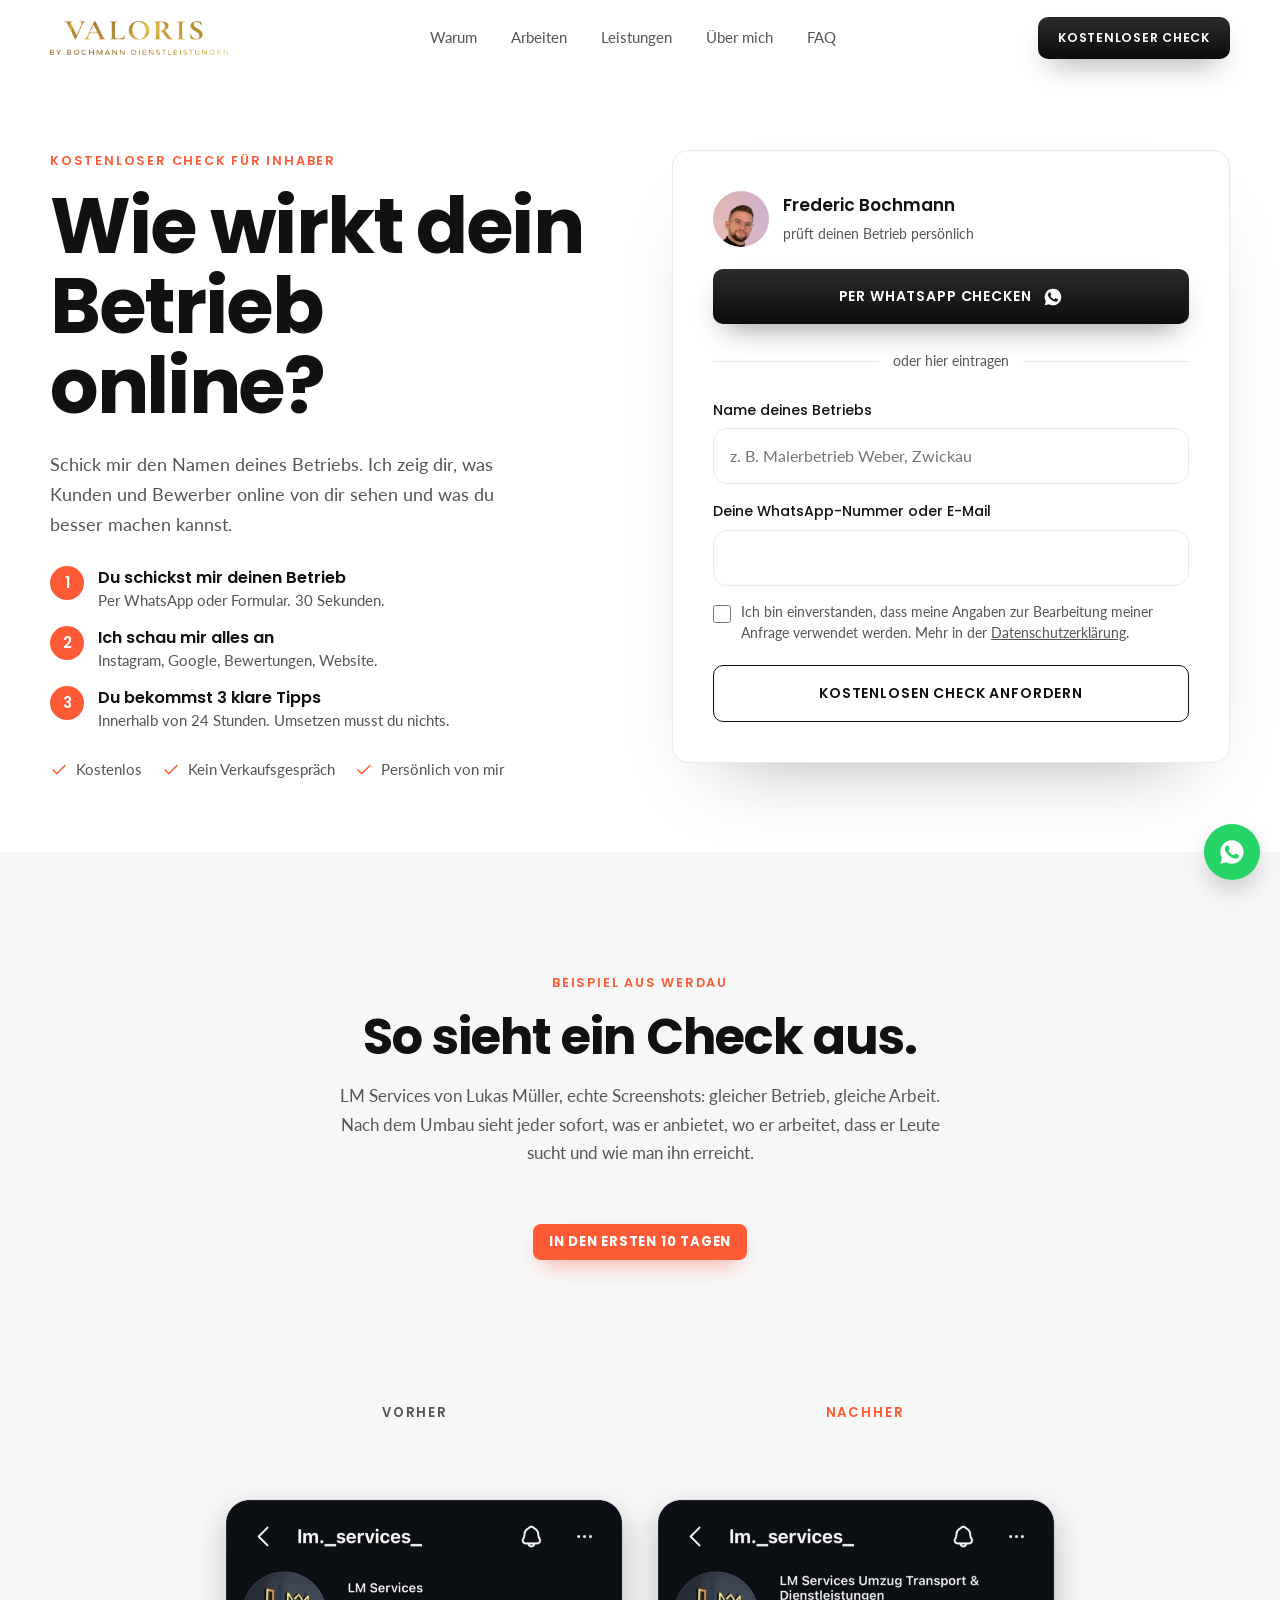
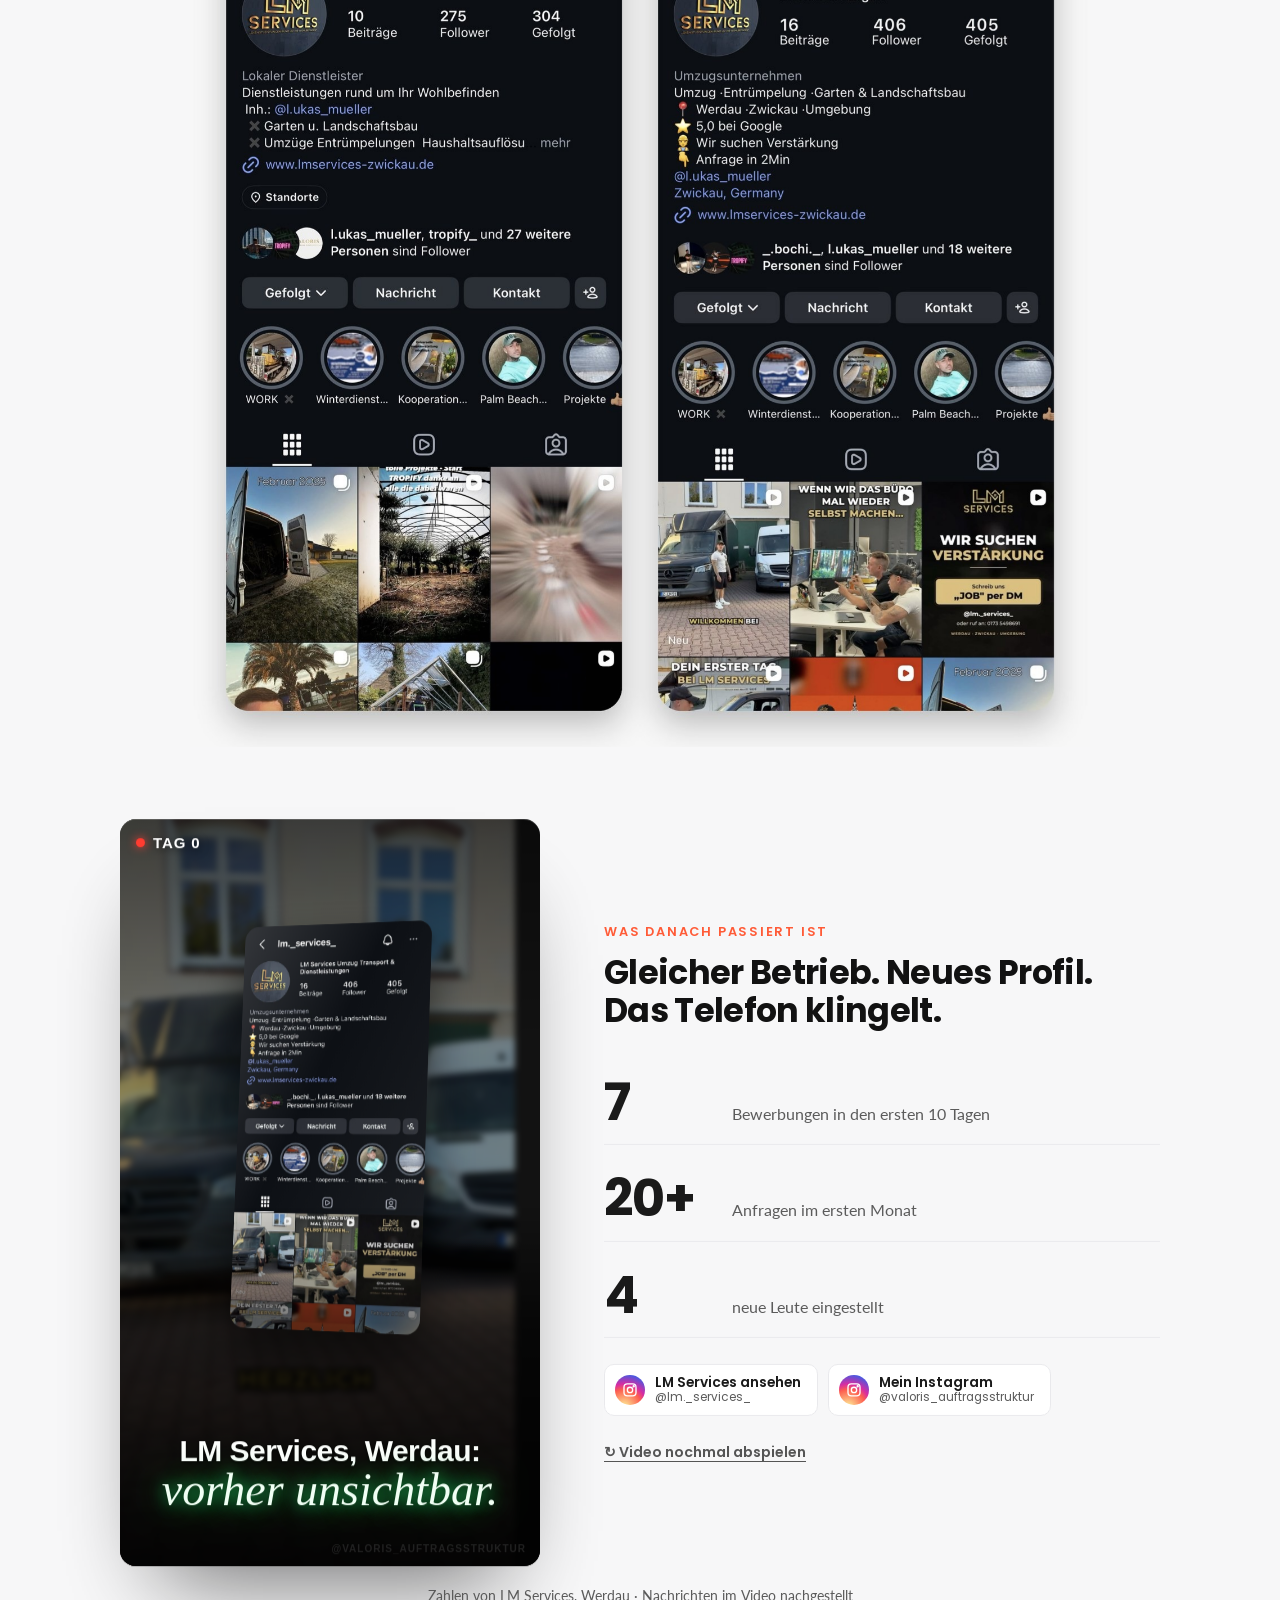
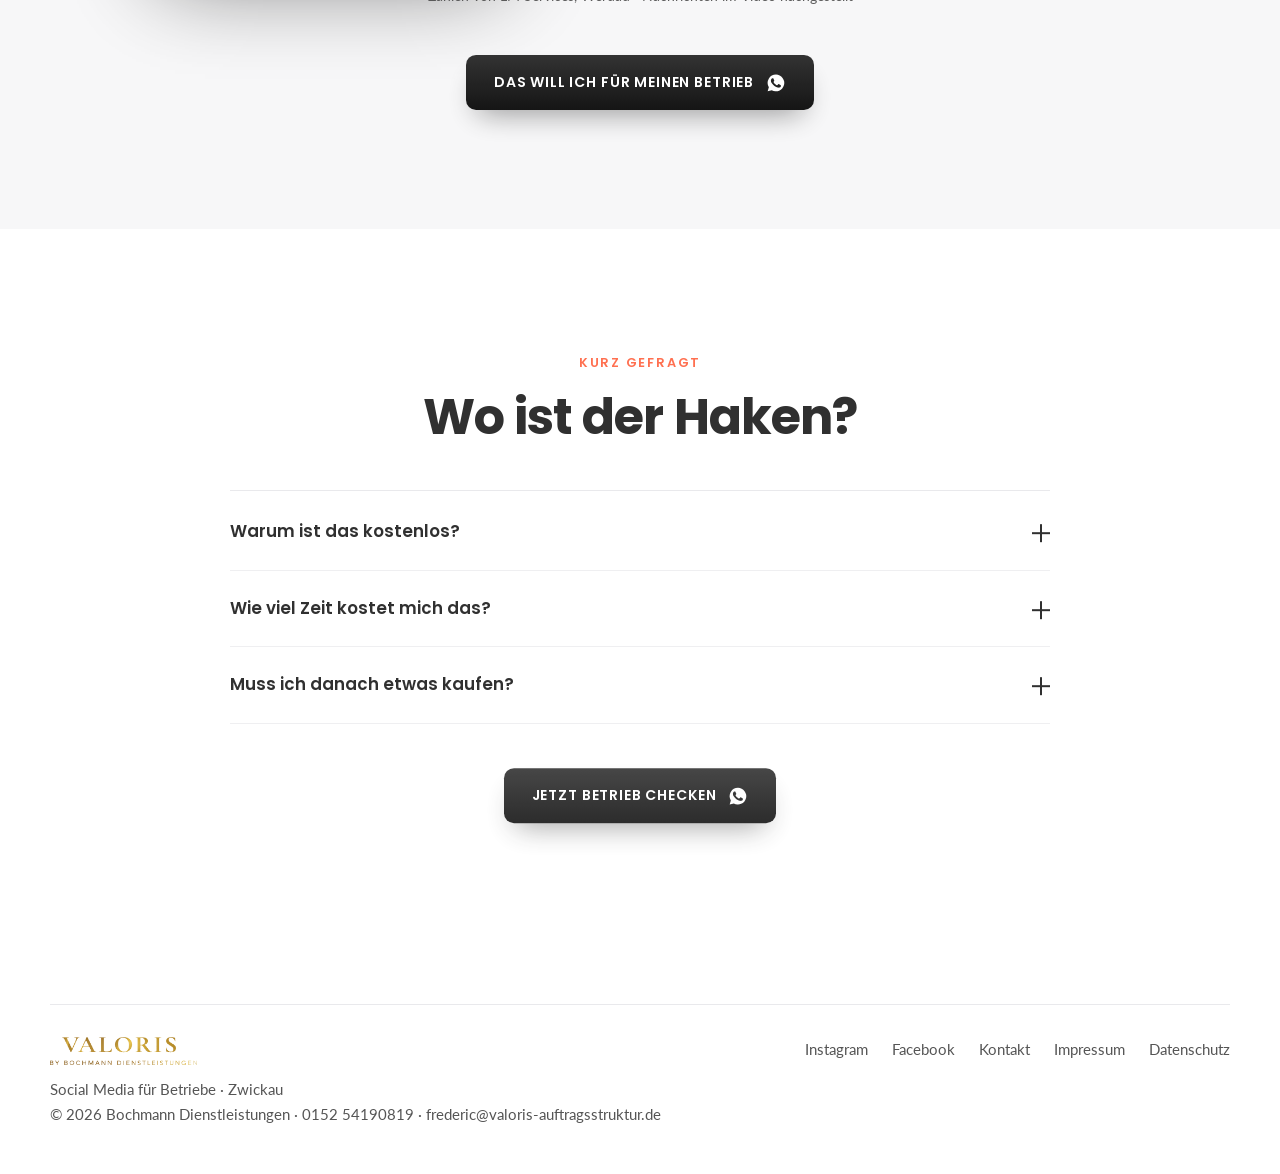
==== commit 423c12c3: "SEO/GEO: Meta-Descriptions gekürzt, Organisations-Schema erweitert, Schema für /check/, llms.txt Co-" ====
--- a/check/index.html
+++ b/check/index.html
@@ -3,8 +3,8 @@
 <head>
 <meta charset="UTF-8">
 <meta name="viewport" content="width=device-width,initial-scale=1">
-<title>Kostenloser Online-Check | VALORIS Zwickau</title>
-<meta name="description" content="Kostenloser Online-Check für Inhaber aus Zwickau und Westsachsen: Wie wirkt dein Betrieb auf Kunden und Bewerber? Instagram, Google, Bewertungen und Website ehrlich geprüft.">
+<title>Kostenloser Check: Wie wirkt dein Betrieb online? | VALORIS</title>
+<meta name="description" content="Kostenloser Online-Check für Betriebe aus Zwickau: Wie wirkst du auf Kunden und Bewerber? Instagram, Google, Bewertungen und Website ehrlich geprüft.">
 <link rel="canonical" href="https://www.valoris-auftragsstruktur.de/check/">
 <meta property="og:type" content="website">
 <meta property="og:site_name" content="VALORIS">
@@ -342,6 +342,12 @@
 </style>
 <link rel="stylesheet" href="../assets/v2/case.css">
 <script>document.documentElement.classList.add('js')</script>
+<script type="application/ld+json">
+{"@context":"https://schema.org","@graph":[
+{"@type":"Service","name":"Kostenloser Online-Check","serviceType":"Social-Media-Analyse","url":"https://www.valoris-auftragsstruktur.de/check/","description":"Kostenlose Prüfung, wie ein Betrieb online auf Kunden und Bewerber wirkt: Instagram, Facebook, Google-Profil, Bewertungen und Website.","provider":{"@id":"https://www.valoris-auftragsstruktur.de/#organisation","@type":"ProfessionalService","name":"VALORIS","url":"https://www.valoris-auftragsstruktur.de/"},"areaServed":["Zwickau","Werdau","Crimmitschau","Glauchau","Meerane","Sachsen"],"offers":{"@type":"Offer","price":"0","priceCurrency":"EUR"}},
+{"@type":"BreadcrumbList","itemListElement":[{"@type":"ListItem","position":1,"name":"Start","item":"https://www.valoris-auftragsstruktur.de/"},{"@type":"ListItem","position":2,"name":"Kostenloser Check","item":"https://www.valoris-auftragsstruktur.de/check/"}]}
+]}
+</script>
 </head>
 <body>
 
